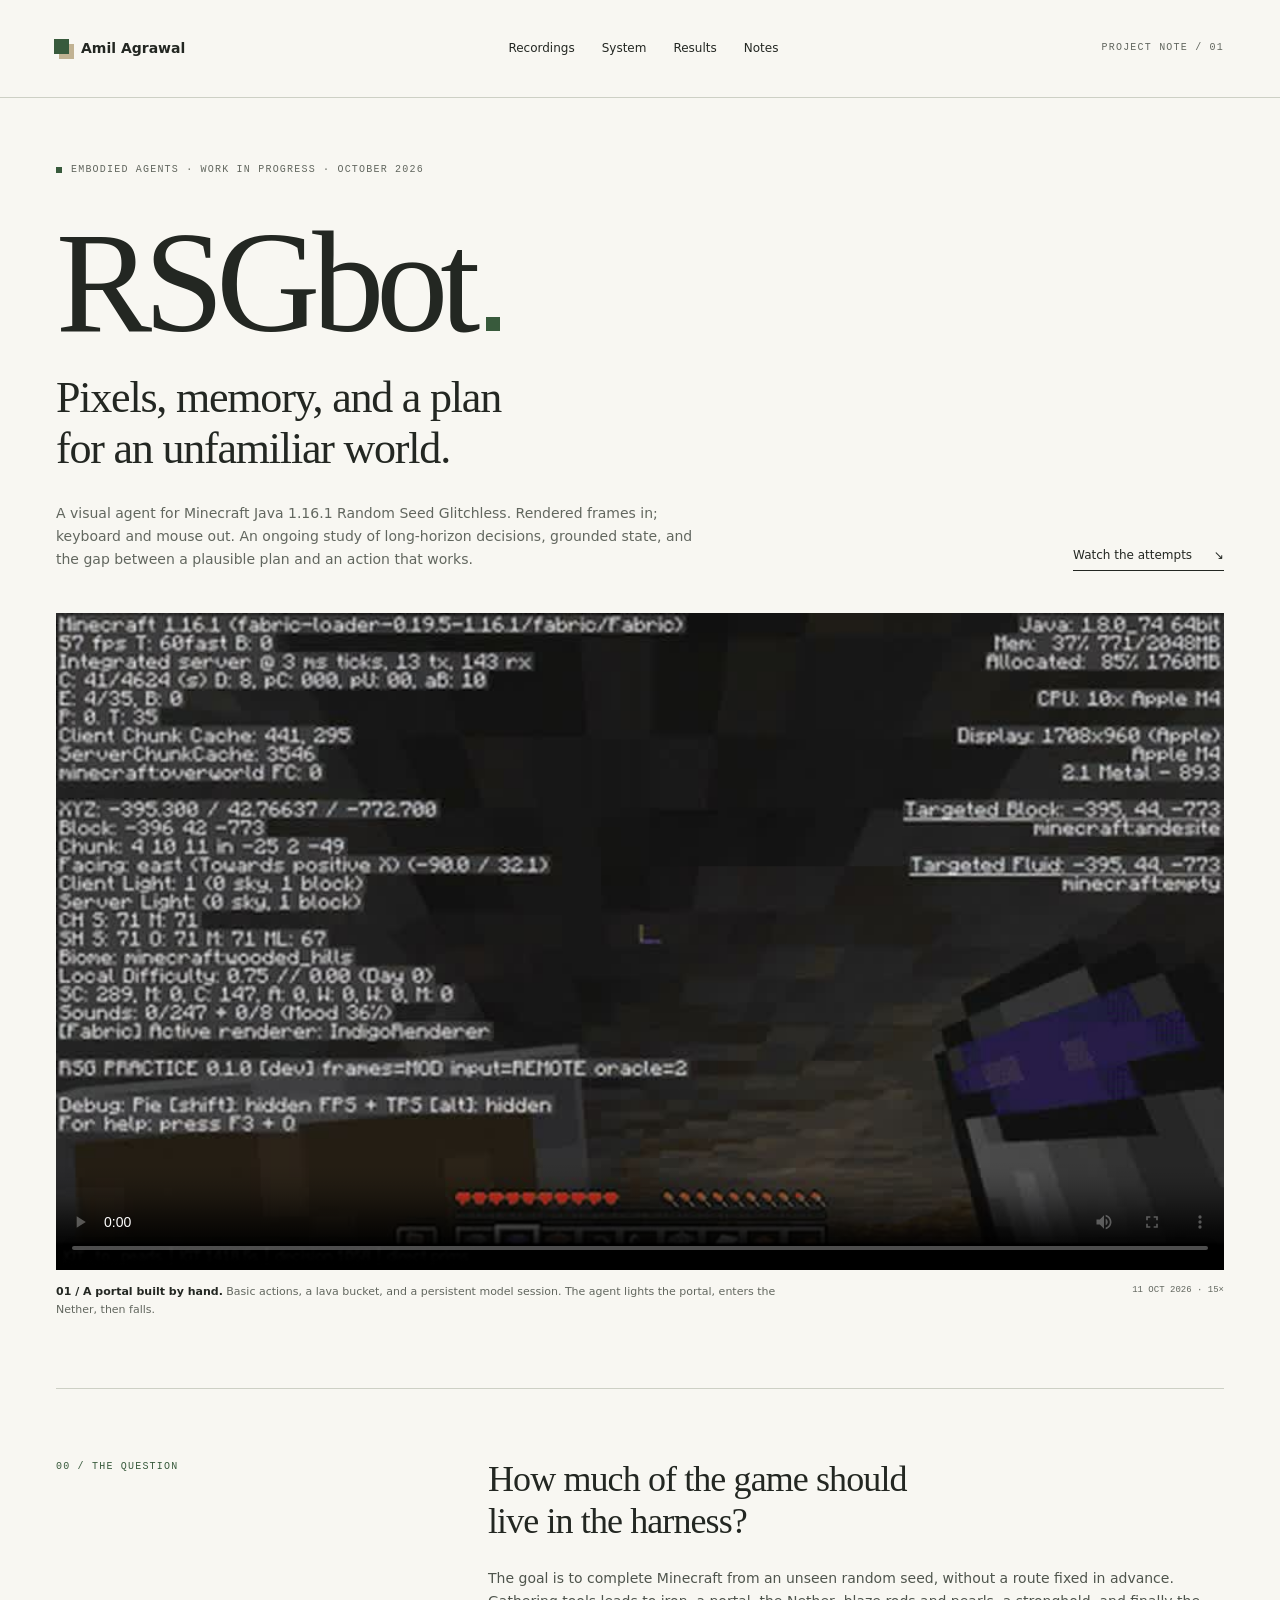
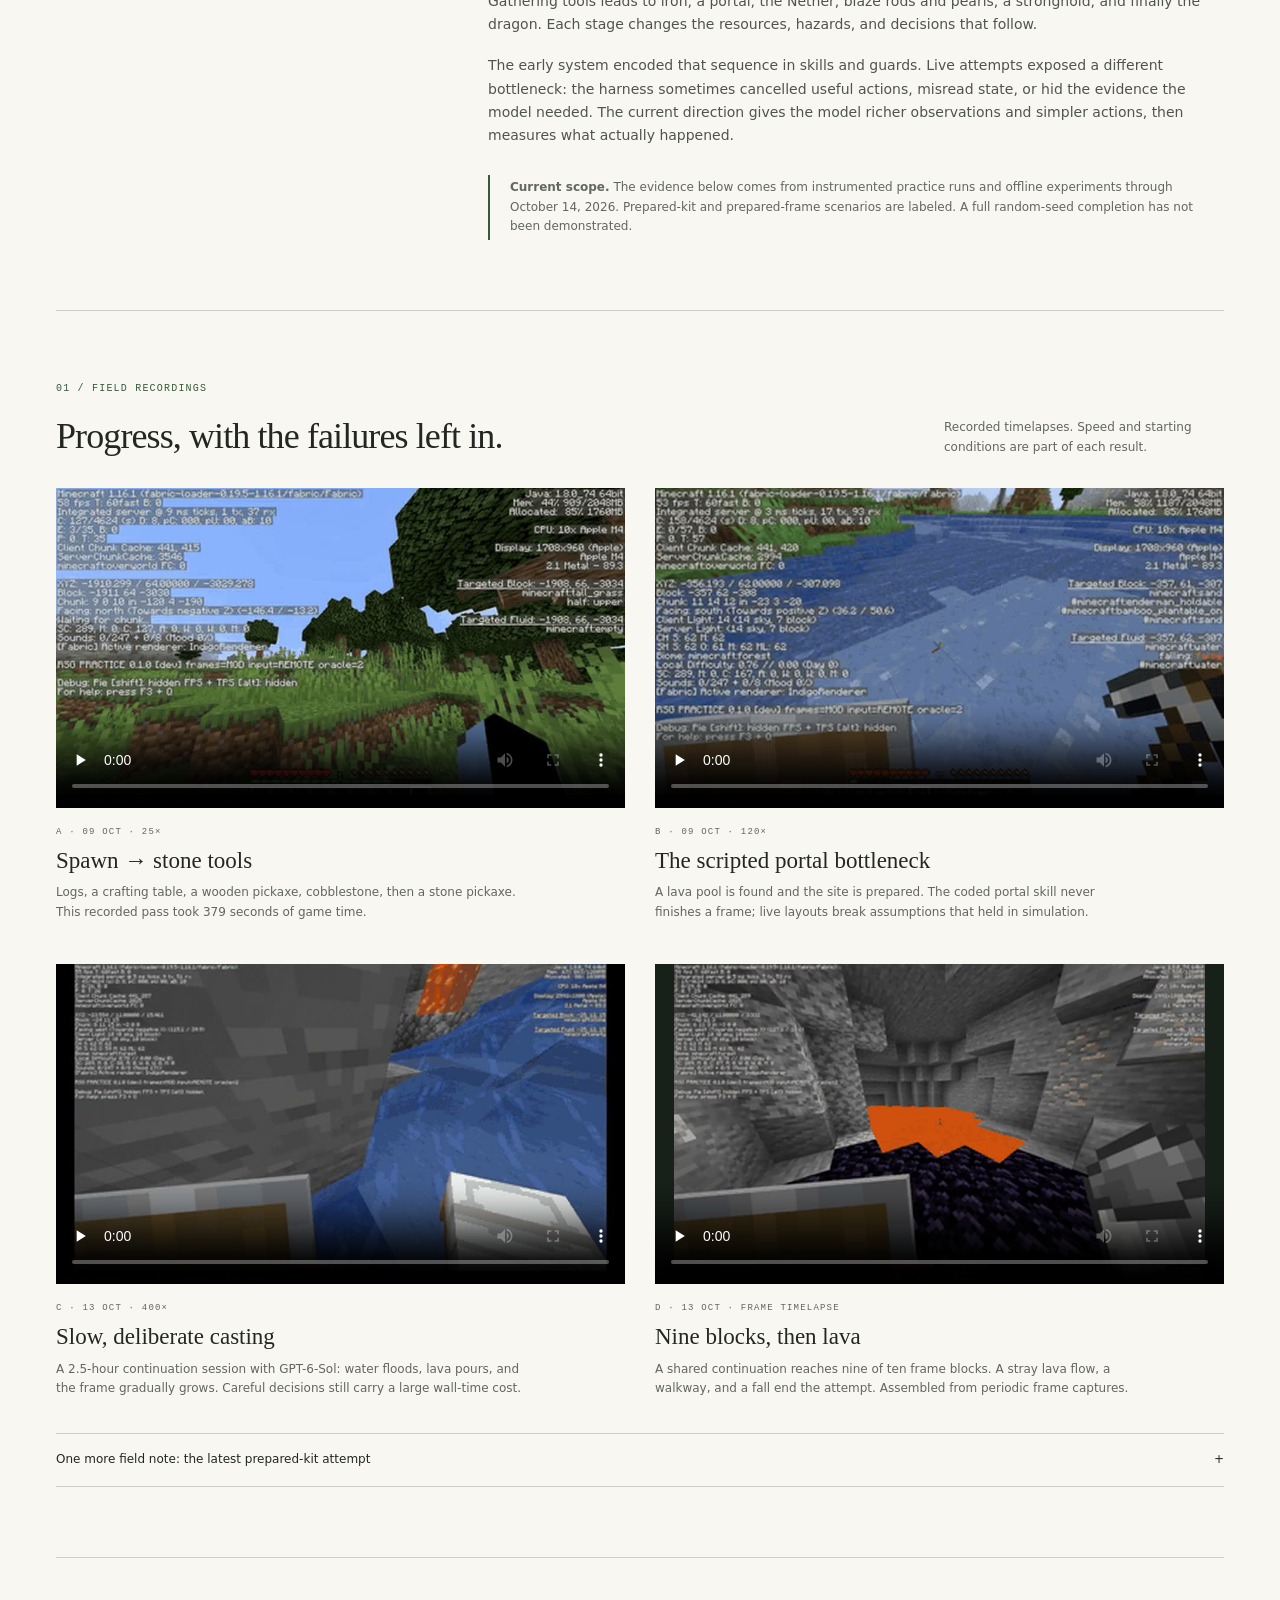
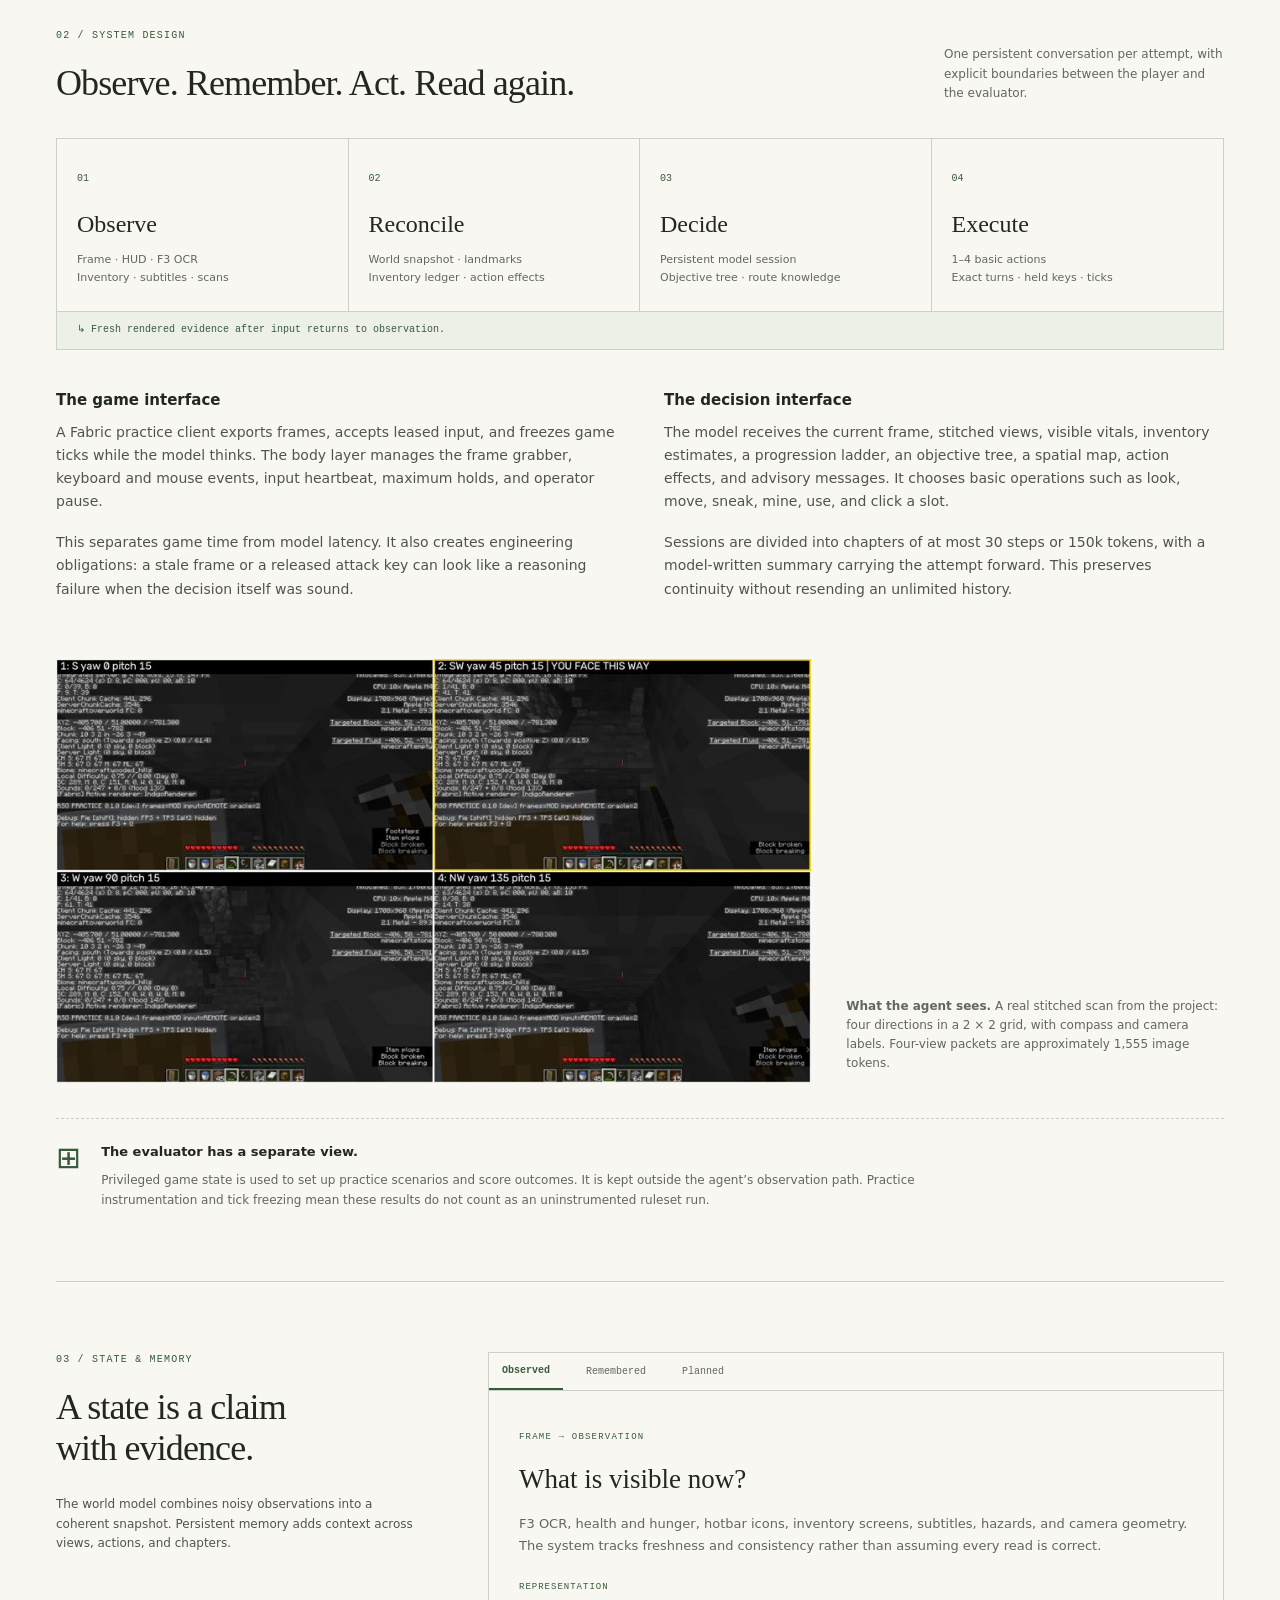
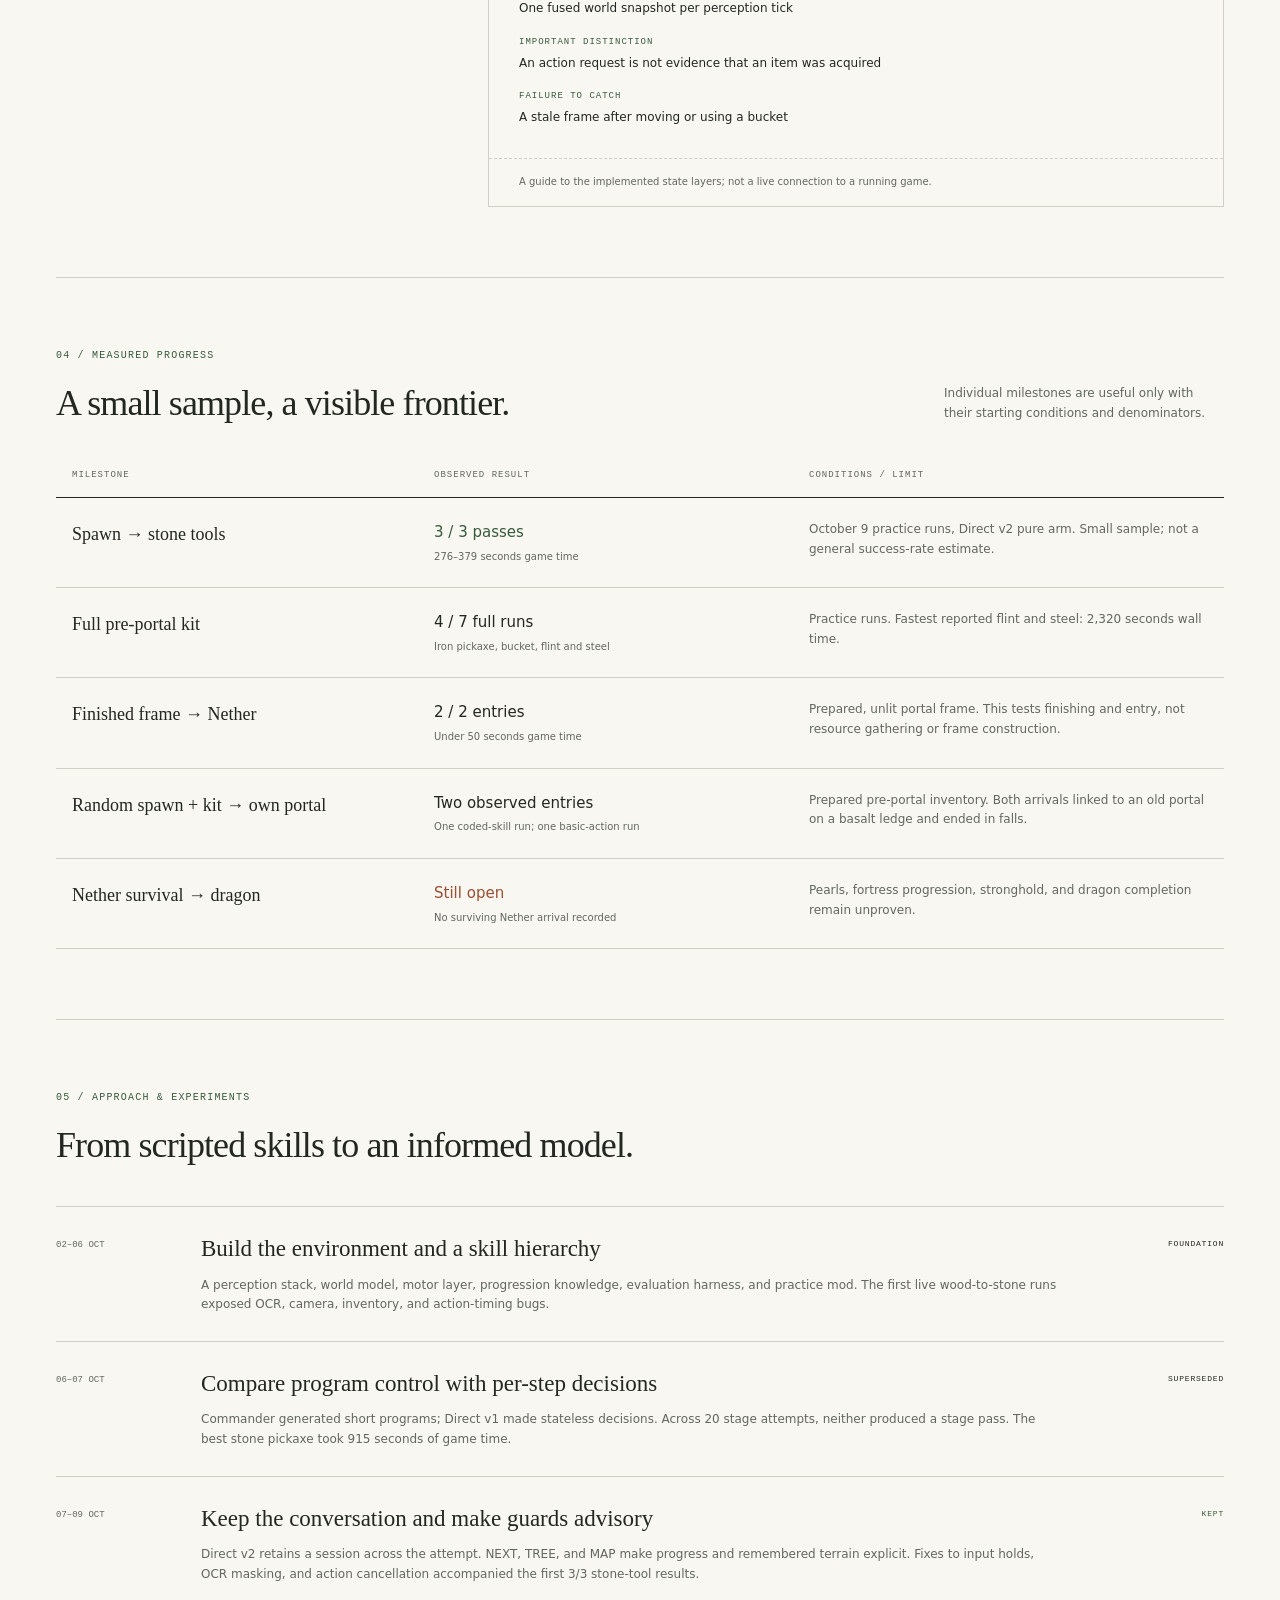
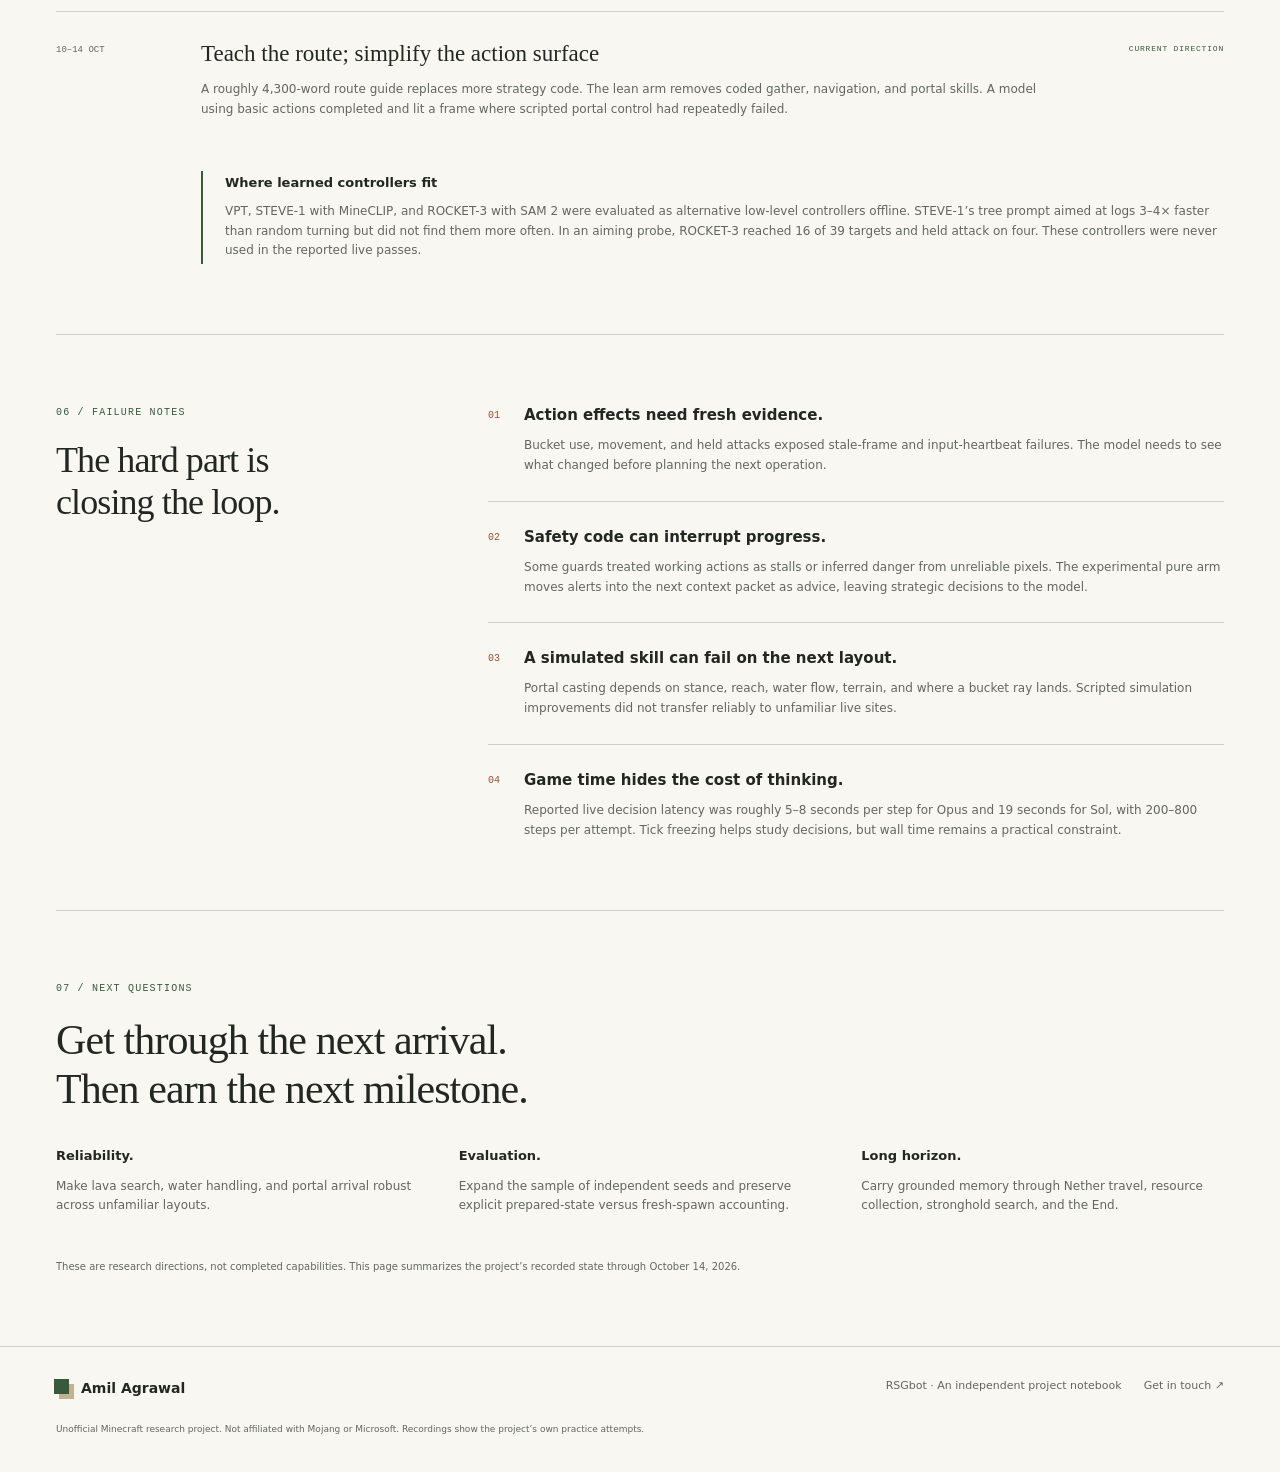
==== rsgbot/index.html @ 592a9d80 "Add RSGbot project notebook with recordings and measured results" ====
<!doctype html>
<html lang="en">
<head>
  <meta charset="utf-8"><meta name="viewport" content="width=device-width,initial-scale=1">
  <title>RSGbot — Amil Agrawal</title>
  <meta name="description" content="A research notebook on building a visual Minecraft agent: recordings, control architecture, state and memory, experiments, and measured progress.">
  <meta name="theme-color" content="#f8f7f2">
  <link rel="stylesheet" href="style.css">
</head>
<body>
<header class="masthead"><a class="wordmark" href="../"><span class="blockmark" aria-hidden="true"></span>Amil Agrawal</a><nav aria-label="Page sections"><a href="#recordings">Recordings</a><a href="#system">System</a><a href="#results">Results</a><a href="#notes">Notes</a></nav><span class="edition">PROJECT NOTE / 01</span></header>
<main>
<section class="intro" aria-labelledby="title">
  <div class="eyebrow"><span class="status-dot"></span> Embodied agents · Work in progress · October 2026</div>
  <h1 id="title">RSGbot<span class="title-square" aria-hidden="true"></span></h1>
  <p class="dek">Pixels, memory, and a plan<br>for an unfamiliar world.</p>
  <div class="intro-bottom"><p>A visual agent for Minecraft Java 1.16.1 Random Seed Glitchless. Rendered frames in; keyboard and mouse out. An ongoing study of long-horizon decisions, grounded state, and the gap between a plausible plan and an action that works.</p><a class="text-link" href="#recordings">Watch the attempts <span aria-hidden="true">↘</span></a></div>
  <figure class="hero-video"><video controls playsinline preload="metadata" poster="assets/handcast-portal.jpg" aria-label="Recorded hand-cast portal attempt at 15 times speed"><source src="assets/handcast-portal.mp4" type="video/mp4"></video><figcaption><span><b>01 / A portal built by hand.</b> Basic actions, a lava bucket, and a persistent model session. The agent lights the portal, enters the Nether, then falls.</span><span>11 OCT 2026 · 15×</span></figcaption></figure>
</section>
<section class="abstract split" id="overview"><div class="section-label">00 / THE QUESTION</div><div><h2>How much of the game should<br>live in the harness?</h2><p>The goal is to complete Minecraft from an unseen random seed, without a route fixed in advance. Gathering tools leads to iron, a portal, the Nether, blaze rods and pearls, a stronghold, and finally the dragon. Each stage changes the resources, hazards, and decisions that follow.</p><p>The early system encoded that sequence in skills and guards. Live attempts exposed a different bottleneck: the harness sometimes cancelled useful actions, misread state, or hid the evidence the model needed. The current direction gives the model richer observations and simpler actions, then measures what actually happened.</p><aside class="scope"><b>Current scope.</b> The evidence below comes from instrumented practice runs and offline experiments through October 14, 2026. Prepared-kit and prepared-frame scenarios are labeled. A full random-seed completion has not been demonstrated.</aside></div></section>
<section id="recordings" class="ruled"><div class="section-heading"><div><div class="section-label">01 / FIELD RECORDINGS</div><h2>Progress, with the failures left in.</h2></div><p>Recorded timelapses. Speed and starting conditions are part of each result.</p></div>
  <div class="film-grid">
    <figure><video controls playsinline preload="none" poster="assets/stone-tools.jpg" aria-label="Stone tools practice run"><source src="assets/stone-tools.mp4" type="video/mp4"></video><figcaption><span class="film-id">A · 09 OCT · 25×</span><h3>Spawn → stone tools</h3><p>Logs, a crafting table, a wooden pickaxe, cobblestone, then a stone pickaxe. This recorded pass took 379 seconds of game time.</p></figcaption></figure>
    <figure><video controls playsinline preload="none" poster="assets/coded-portal.jpg" aria-label="Coded portal skill attempt"><source src="assets/coded-portal.mp4" type="video/mp4"></video><figcaption><span class="film-id">B · 09 OCT · 120×</span><h3>The scripted portal bottleneck</h3><p>A lava pool is found and the site is prepared. The coded portal skill never finishes a frame; live layouts break assumptions that held in simulation.</p></figcaption></figure>
    <figure><video controls playsinline preload="none" poster="assets/sol-cast.jpg" aria-label="GPT model portal casting comparison"><source src="assets/sol-cast.mp4" type="video/mp4"></video><figcaption><span class="film-id">C · 13 OCT · 400×</span><h3>Slow, deliberate casting</h3><p>A 2.5-hour continuation session with GPT-6-Sol: water floods, lava pours, and the frame gradually grows. Careful decisions still carry a large wall-time cost.</p></figcaption></figure>
    <figure><video controls playsinline preload="none" poster="assets/nine-blocks.jpg" aria-label="Nine of ten portal frame blocks and lava failure"><source src="assets/nine-blocks.mp4" type="video/mp4"></video><figcaption><span class="film-id">D · 13 OCT · FRAME TIMELAPSE</span><h3>Nine blocks, then lava</h3><p>A shared continuation reaches nine of ten frame blocks. A stray lava flow, a walkway, and a fall end the attempt. Assembled from periodic frame captures.</p></figcaption></figure>
  </div>
  <details class="extra-film"><summary>One more field note: the latest prepared-kit attempt <span>+</span></summary><div><video controls playsinline preload="none" poster="assets/latest-run.jpg" aria-label="Latest prepared-kit run"><source src="assets/latest-run.mp4" type="video/mp4"></video><p>October 13, periodic-frame timelapse. A birch-forest spawn, a treetop pillar, a hillside fall, a river, a mountain, and a staircase to Y 12. The run was paused; it is not a completed portal attempt.</p></div></details>
</section>
<section id="system" class="ruled"><div class="section-heading"><div><div class="section-label">02 / SYSTEM DESIGN</div><h2>Observe. Remember. Act. Read again.</h2></div><p>One persistent conversation per attempt, with explicit boundaries between the player and the evaluator.</p></div>
  <div class="loop" aria-label="Agent control loop"><div><span>01</span><h3>Observe</h3><p>Frame · HUD · F3 OCR<br>Inventory · subtitles · scans</p></div><div><span>02</span><h3>Reconcile</h3><p>World snapshot · landmarks<br>Inventory ledger · action effects</p></div><div><span>03</span><h3>Decide</h3><p>Persistent model session<br>Objective tree · route knowledge</p></div><div><span>04</span><h3>Execute</h3><p>1–4 basic actions<br>Exact turns · held keys · ticks</p></div><div class="loop-return">↳ Fresh rendered evidence after input returns to observation.</div></div>
  <div class="prose-columns"><article><h3>The game interface</h3><p>A Fabric practice client exports frames, accepts leased input, and freezes game ticks while the model thinks. The body layer manages the frame grabber, keyboard and mouse events, input heartbeat, maximum holds, and operator pause.</p><p>This separates game time from model latency. It also creates engineering obligations: a stale frame or a released attack key can look like a reasoning failure when the decision itself was sound.</p></article><article><h3>The decision interface</h3><p>The model receives the current frame, stitched views, visible vitals, inventory estimates, a progression ladder, an objective tree, a spatial map, action effects, and advisory messages. It chooses basic operations such as look, move, sneak, mine, use, and click a slot.</p><p>Sessions are divided into chapters of at most 30 steps or 150k tokens, with a model-written summary carrying the attempt forward. This preserves continuity without resending an unlimited history.</p></article></div>
  <figure class="scan"><img src="assets/model-view.jpg" width="1440" height="1440" loading="lazy" alt="Actual agent observation: four Minecraft views stitched into a labeled grid with compass directions and camera angles"><figcaption><b>What the agent sees.</b> A real stitched scan from the project: four directions in a 2 × 2 grid, with compass and camera labels. Four-view packets are approximately 1,555 image tokens.</figcaption></figure>
  <aside class="boundary"><span class="boundary-icon" aria-hidden="true">⊞</span><div><h3>The evaluator has a separate view.</h3><p>Privileged game state is used to set up practice scenarios and score outcomes. It is kept outside the agent’s observation path. Practice instrumentation and tick freezing mean these results do not count as an uninstrumented ruleset run.</p></div></aside>
</section>
<section id="state" class="ruled split"><div><div class="section-label">03 / STATE & MEMORY</div><h2>A state is a claim<br>with evidence.</h2><p class="small-intro">The world model combines noisy observations into a coherent snapshot. Persistent memory adds context across views, actions, and chapters.</p></div><div class="state-explorer"><div class="tabs" role="tablist" aria-label="State layers"><button id="tab-observed" role="tab" aria-selected="true" aria-controls="state-panel" data-state="observed">Observed</button><button id="tab-remembered" role="tab" aria-selected="false" aria-controls="state-panel" data-state="remembered" tabindex="-1">Remembered</button><button id="tab-planned" role="tab" aria-selected="false" aria-controls="state-panel" data-state="planned" tabindex="-1">Planned</button></div><div id="state-panel" role="tabpanel" aria-labelledby="tab-observed" tabindex="0"><span class="state-kind">FRAME → OBSERVATION</span><h3>What is visible now?</h3><p>F3 OCR, health and hunger, hotbar icons, inventory screens, subtitles, hazards, and camera geometry. The system tracks freshness and consistency rather than assuming every read is correct.</p><dl><dt>Representation</dt><dd>One fused world snapshot per perception tick</dd><dt>Important distinction</dt><dd>An action request is not evidence that an item was acquired</dd><dt>Failure to catch</dt><dd>A stale frame after moving or using a bucket</dd></dl></div><p class="explorer-note">A guide to the implemented state layers; not a live connection to a running game.</p></div></section>
<section id="results" class="ruled"><div class="section-heading"><div><div class="section-label">04 / MEASURED PROGRESS</div><h2>A small sample, a visible frontier.</h2></div><p>Individual milestones are useful only with their starting conditions and denominators.</p></div><div class="table-wrap"><table><thead><tr><th>Milestone</th><th>Observed result</th><th>Conditions / limit</th></tr></thead><tbody>
<tr><td>Spawn → stone tools</td><td><b class="green">3 / 3 passes</b><span>276–379 seconds game time</span></td><td>October 9 practice runs, Direct v2 pure arm. Small sample; not a general success-rate estimate.</td></tr>
<tr><td>Full pre-portal kit</td><td><b>4 / 7 full runs</b><span>Iron pickaxe, bucket, flint and steel</span></td><td>Practice runs. Fastest reported flint and steel: 2,320 seconds wall time.</td></tr>
<tr><td>Finished frame → Nether</td><td><b>2 / 2 entries</b><span>Under 50 seconds game time</span></td><td>Prepared, unlit portal frame. This tests finishing and entry, not resource gathering or frame construction.</td></tr>
<tr><td>Random spawn + kit → own portal</td><td><b>Two observed entries</b><span>One coded-skill run; one basic-action run</span></td><td>Prepared pre-portal inventory. Both arrivals linked to an old portal on a basalt ledge and ended in falls.</td></tr>
<tr><td>Nether survival → dragon</td><td><b class="rust">Still open</b><span>No surviving Nether arrival recorded</span></td><td>Pearls, fortress progression, stronghold, and dragon completion remain unproven.</td></tr>
</tbody></table></div></section>
<section id="approach" class="ruled"><div class="section-label">05 / APPROACH & EXPERIMENTS</div><h2>From scripted skills to an informed model.</h2><div class="timeline">
<article><span>02–06 OCT</span><div><h3>Build the environment and a skill hierarchy</h3><p>A perception stack, world model, motor layer, progression knowledge, evaluation harness, and practice mod. The first live wood-to-stone runs exposed OCR, camera, inventory, and action-timing bugs.</p></div><span class="tag">Foundation</span></article>
<article><span>06–07 OCT</span><div><h3>Compare program control with per-step decisions</h3><p>Commander generated short programs; Direct v1 made stateless decisions. Across 20 stage attempts, neither produced a stage pass. The best stone pickaxe took 915 seconds of game time.</p></div><span class="tag">Superseded</span></article>
<article><span>07–09 OCT</span><div><h3>Keep the conversation and make guards advisory</h3><p>Direct v2 retains a session across the attempt. NEXT, TREE, and MAP make progress and remembered terrain explicit. Fixes to input holds, OCR masking, and action cancellation accompanied the first 3/3 stone-tool results.</p></div><span class="tag green">Kept</span></article>
<article><span>10–14 OCT</span><div><h3>Teach the route; simplify the action surface</h3><p>A roughly 4,300-word route guide replaces more strategy code. The lean arm removes coded gather, navigation, and portal skills. A model using basic actions completed and lit a frame where scripted portal control had repeatedly failed.</p></div><span class="tag green">Current direction</span></article>
</div><div class="experiment-note"><h3>Where learned controllers fit</h3><p>VPT, STEVE-1 with MineCLIP, and ROCKET-3 with SAM 2 were evaluated as alternative low-level controllers offline. STEVE-1’s tree prompt aimed at logs 3–4× faster than random turning but did not find them more often. In an aiming probe, ROCKET-3 reached 16 of 39 targets and held attack on four. These controllers were never used in the reported live passes.</p></div></section>
<section id="notes" class="ruled split"><div><div class="section-label">06 / FAILURE NOTES</div><h2>The hard part is<br>closing the loop.</h2></div><div class="notes-list"><article><span>01</span><div><h3>Action effects need fresh evidence.</h3><p>Bucket use, movement, and held attacks exposed stale-frame and input-heartbeat failures. The model needs to see what changed before planning the next operation.</p></div></article><article><span>02</span><div><h3>Safety code can interrupt progress.</h3><p>Some guards treated working actions as stalls or inferred danger from unreliable pixels. The experimental pure arm moves alerts into the next context packet as advice, leaving strategic decisions to the model.</p></div></article><article><span>03</span><div><h3>A simulated skill can fail on the next layout.</h3><p>Portal casting depends on stance, reach, water flow, terrain, and where a bucket ray lands. Scripted simulation improvements did not transfer reliably to unfamiliar live sites.</p></div></article><article><span>04</span><div><h3>Game time hides the cost of thinking.</h3><p>Reported live decision latency was roughly 5–8 seconds per step for Opus and 19 seconds for Sol, with 200–800 steps per attempt. Tick freezing helps study decisions, but wall time remains a practical constraint.</p></div></article></div></section>
<section class="next ruled"><div class="section-label">07 / NEXT QUESTIONS</div><h2>Get through the next arrival.<br>Then earn the next milestone.</h2><div class="next-grid"><p><b>Reliability.</b> Make lava search, water handling, and portal arrival robust across unfamiliar layouts.</p><p><b>Evaluation.</b> Expand the sample of independent seeds and preserve explicit prepared-state versus fresh-spawn accounting.</p><p><b>Long horizon.</b> Carry grounded memory through Nether travel, resource collection, stronghold search, and the End.</p></div><p class="closing-note">These are research directions, not completed capabilities. This page summarizes the project’s recorded state through October 14, 2026.</p></section>
</main>
<footer><a class="wordmark" href="../"><span class="blockmark" aria-hidden="true"></span>Amil Agrawal</a><p>RSGbot · An independent project notebook</p><a href="mailto:amil_agrawal@brown.edu">Get in touch ↗</a><small>Unofficial Minecraft research project. Not affiliated with Mojang or Microsoft. Recordings show the project’s own practice attempts.</small></footer>
<script src="site.js"></script>
</body></html>
---- rsgbot/style.css ----
:root{--paper:#f8f7f2;--ink:#232722;--muted:#62675f;--line:#cdd0c5;--green:#385a3c;--rust:#9b4e30;--serif:Georgia,'Times New Roman',serif;--sans:ui-sans-serif,system-ui,-apple-system,BlinkMacSystemFont,'Segoe UI',sans-serif;--mono:ui-monospace,SFMono-Regular,Consolas,monospace}*{box-sizing:border-box}html{scroll-behavior:smooth;scroll-padding-top:34px}body{margin:0;background:var(--paper);color:var(--ink);font-family:var(--sans);font-size:16px;line-height:1.65}a{color:inherit;text-decoration:none}a:hover{text-decoration:underline;text-underline-offset:5px}button,a,summary,video{outline-offset:6px}a:focus-visible,button:focus-visible,summary:focus-visible{outline:2px solid var(--green)}.masthead,main,footer{max-width:1280px;margin:auto;padding-left:56px;padding-right:56px}.masthead{height:98px;display:flex;align-items:center;justify-content:space-between;gap:20px;border-bottom:1px solid var(--line)}.wordmark{display:flex;align-items:center;gap:10px;font-size:14px;font-weight:600;white-space:nowrap}.blockmark{display:inline-block;width:15px;height:15px;background:var(--green);box-shadow:5px 5px 0 #c1b292;transform:translate(-2px,-2px)}nav{display:flex;gap:27px;font-size:12px}.edition,.eyebrow,.section-label,.film-id,.state-kind,.tag{font-family:var(--mono);font-size:10px;letter-spacing:1.2px;text-transform:uppercase}.edition{color:var(--muted)}.intro{padding-top:64px}.eyebrow{display:flex;align-items:center;gap:9px;color:var(--muted)}.status-dot{width:6px;height:6px;background:var(--green);display:inline-block}h1{font-family:var(--serif);font-size:clamp(80px,12vw,144px);font-weight:400;letter-spacing:-8px;line-height:1.03;margin:30px 0 15px}.title-square{display:inline-block;width:14px;height:14px;margin-left:14px;background:var(--green);vertical-align:baseline}.dek{font-family:var(--serif);font-size:clamp(30px,4vw,44px);line-height:1.16;letter-spacing:-1.2px;margin:0 0 28px}.intro-bottom{display:flex;justify-content:space-between;align-items:end;gap:45px;margin-bottom:42px}.intro-bottom p{max-width:650px;font-size:14px;color:var(--muted);margin:0}.text-link{font-size:12px;white-space:nowrap;border-bottom:1px solid var(--ink);padding-bottom:4px}.text-link span{margin-left:18px}figure{margin:0}video{display:block;width:100%;background:#172019;aspect-ratio:16/9;object-fit:contain}figcaption{font-size:11px;color:var(--muted);line-height:1.6}.hero-video figcaption{display:flex;justify-content:space-between;gap:40px;padding-top:13px}.hero-video figcaption span:first-child{max-width:730px}.hero-video figcaption span:last-child{font-family:var(--mono);white-space:nowrap;font-size:9px}.hero-video b{font-weight:600;color:var(--ink)}section{padding:70px 0}.intro{padding-bottom:0}.ruled{border-top:1px solid var(--line)}.abstract{margin-top:70px;border-top:1px solid var(--line)}.split{display:grid;grid-template-columns:1fr 2fr;gap:64px}.section-label{color:var(--green);margin-bottom:20px;line-height:1.5}h2{font-family:var(--serif);font-weight:400;line-height:1.15;font-size:36px;letter-spacing:-.9px;margin:0 0 25px}p{margin:0 0 18px}h3{font-size:15px;line-height:1.4;font-weight:600;margin:0 0 10px}.abstract p,.prose-columns p,.small-intro{font-size:14px;color:#4f554d}.scope{border-left:2px solid var(--green);font-size:12px;padding:3px 0 3px 20px;margin-top:28px;color:var(--muted)}.section-heading{display:flex;justify-content:space-between;gap:60px;align-items:end;margin-bottom:30px}.section-heading h2{margin-bottom:0}.section-heading>p{max-width:280px;font-size:12px;color:var(--muted);margin:0}.film-grid{display:grid;grid-template-columns:1fr 1fr;gap:42px 30px}.film-grid figcaption{padding-top:14px}.film-id{font-size:9px}.film-grid h3{font-family:var(--serif);font-size:23px;font-weight:400;color:var(--ink);margin:6px 0}.film-grid p{font-size:12px;max-width:480px;margin:0}.extra-film{margin-top:35px;border-top:1px solid var(--line);border-bottom:1px solid var(--line)}summary{cursor:pointer;font-size:12px;padding:16px 0;list-style:none;display:flex;justify-content:space-between}summary::-webkit-details-marker{display:none}.extra-film>div{padding:0 0 20px;display:grid;grid-template-columns:1fr 1fr;gap:30px}.extra-film p{font-size:12px;color:var(--muted)}.loop{display:grid;grid-template-columns:repeat(4,1fr);border:1px solid var(--line);margin:34px 0}.loop>div:not(.loop-return){padding:24px 20px;border-right:1px solid var(--line);position:relative}.loop>div:nth-child(4){border-right:0}.loop>div>span{font-family:var(--mono);font-size:10px;color:var(--green)}.loop h3{margin:18px 0 10px;font-family:var(--serif);font-size:24px;font-weight:400}.loop p{font-size:11px;color:var(--muted);margin:0}.loop-return{grid-column:1/-1;padding:10px 20px;border-top:1px solid var(--line);font-family:var(--mono);font-size:10px;color:var(--green);background:#edf0e7}.prose-columns{display:grid;grid-template-columns:1fr 1fr;gap:48px;margin:40px 0}.scan{display:grid;grid-template-columns:2fr 1fr;gap:35px;align-items:end}.scan img{width:100%;height:auto;display:block}.scan figcaption{font-size:12px;padding-bottom:10px}.boundary{display:flex;gap:20px;border-top:1px dashed var(--line);padding-top:24px;margin-top:35px}.boundary-icon{font-size:30px;color:var(--green);line-height:1}.boundary h3{font-size:13px}.boundary p{font-size:12px;color:var(--muted);margin:0;max-width:850px}.small-intro{font-size:12px}.tabs{display:flex;border-bottom:1px solid var(--line);gap:10px}button{font-family:var(--mono);font-size:10px;background:none;border:0;color:var(--muted);padding:12px 13px;cursor:pointer}button[aria-selected=true]{color:var(--green);border-bottom:2px solid var(--green);font-weight:bold}.state-explorer{border:1px solid var(--line)}#state-panel{padding:30px;min-height:325px}.state-kind{font-size:9px;color:var(--green)}#state-panel h3{font-family:var(--serif);font-size:27px;font-weight:400;margin:14px 0}#state-panel p{font-size:13px;color:var(--muted)}dl{margin:24px 0 0;font-size:12px}dt{font-family:var(--mono);font-size:9px;text-transform:uppercase;letter-spacing:1px;color:var(--green);margin-top:16px}dd{margin:4px 0 0}.explorer-note{font-size:10px;padding:15px 30px;border-top:1px dashed var(--line);color:var(--muted);margin:0}.table-wrap{overflow-x:auto}table{width:100%;border-collapse:collapse;font-size:12px;text-align:left}th{font-family:var(--mono);font-size:9px;font-weight:400;text-transform:uppercase;letter-spacing:1px;color:var(--muted);padding:14px 16px;border-bottom:1px solid var(--ink)}td{padding:22px 16px;border-bottom:1px solid var(--line);vertical-align:top;width:33.333%}td:first-child{font-family:var(--serif);font-size:18px;width:28%}td:nth-child(2){width:29%}td:last-child{color:var(--muted)}td b{display:block;font-size:15px;font-weight:500}td span{display:block;font-size:10px;color:var(--muted);margin-top:4px}.green{color:var(--green)}.rust{color:var(--rust)}.timeline{margin-top:40px}.timeline article{display:grid;grid-template-columns:115px 1fr 130px;gap:30px;padding:26px 0;border-top:1px solid var(--line)}.timeline article>span:first-child{font-family:var(--mono);font-size:9px;color:var(--muted);padding-top:5px}.timeline h3{font-family:var(--serif);font-size:23px;font-weight:400}.timeline p{font-size:12px;color:var(--muted);margin:0}.tag{font-size:8px;letter-spacing:.8px;align-self:start;padding:4px 0;text-align:right}.experiment-note{border-left:2px solid var(--green);padding:3px 0 3px 22px;margin:25px 0 0 145px}.experiment-note h3{font-size:13px}.experiment-note p{font-size:12px;color:var(--muted);margin:0}.notes-list article{display:flex;gap:24px;padding-bottom:25px;margin-bottom:25px;border-bottom:1px solid var(--line)}.notes-list article:last-child{border:0;padding-bottom:0;margin-bottom:0}.notes-list article>span{font-family:var(--mono);font-size:10px;color:var(--rust);padding-top:3px}.notes-list p{font-size:12px;color:var(--muted);margin:0}.next h2{font-size:42px}.next-grid{display:grid;grid-template-columns:repeat(3,1fr);gap:40px;margin-top:32px}.next-grid p{font-size:12px;color:var(--muted)}.next-grid b{display:block;color:var(--ink);margin-bottom:10px;font-size:13px}.closing-note{font-size:10px;color:var(--muted);margin:25px 0 0}footer{padding-top:30px;padding-bottom:35px;border-top:1px solid var(--line);display:grid;grid-template-columns:1fr auto auto;gap:22px}footer p,footer>a:last-of-type{font-size:11px;color:var(--muted);margin:0}footer small{font-size:9px;grid-column:1/-1;color:var(--muted)}@media(min-width:1500px){.masthead,main,footer{max-width:1320px}}@media(max-width:900px){.masthead,main,footer{padding-left:28px;padding-right:28px}.edition{display:none}.split{gap:30px;grid-template-columns:1fr 1.6fr}.scan{grid-template-columns:1fr}.scan figcaption{max-width:600px}.loop>div:not(.loop-return){padding:20px 13px}.timeline article{grid-template-columns:90px 1fr 95px;gap:20px}.experiment-note{margin-left:110px}h2{font-size:30px}}@media(max-width:640px){.masthead{height:76px}.masthead,main,footer{padding-left:20px;padding-right:20px}.wordmark{font-size:12px}nav{gap:14px;font-size:10px}nav a:last-child{display:none}.intro{padding-top:42px}h1{letter-spacing:-5px;margin-top:24px}.eyebrow{font-size:8px;letter-spacing:.6px}.intro-bottom,.section-heading{display:block}.intro-bottom .text-link{display:inline-block;margin-top:20px}.hero-video figcaption{display:block}.hero-video figcaption span:last-child{display:block;margin-top:8px}.split{grid-template-columns:1fr;gap:12px}section{padding:45px 0}.abstract{margin-top:45px}.section-heading>p{margin-top:15px;max-width:100%}.film-grid{grid-template-columns:1fr;gap:30px}.extra-film>div{grid-template-columns:1fr;gap:15px}.loop{grid-template-columns:1fr 1fr}.loop>div:nth-child(2){border-right:0}.loop>div:nth-child(-n+2){border-bottom:1px solid var(--line)}.loop-return{font-size:9px}.prose-columns{grid-template-columns:1fr;gap:18px;margin:28px 0}.state-explorer{margin-top:15px}#state-panel{min-height:360px;padding:25px}.timeline article{grid-template-columns:1fr;gap:8px}.timeline .tag{text-align:left}.timeline h3{font-size:21px}.experiment-note{margin-left:0}.next h2{font-size:32px}.next-grid{grid-template-columns:1fr;gap:8px}.next-grid b{margin-bottom:5px}table{min-width:630px}footer{grid-template-columns:1fr auto}footer p{grid-column:1/-1;grid-row:2}footer>a:last-of-type{align-self:center}.section-label{font-size:9px}}@media(prefers-reduced-motion:reduce){html{scroll-behavior:auto}}
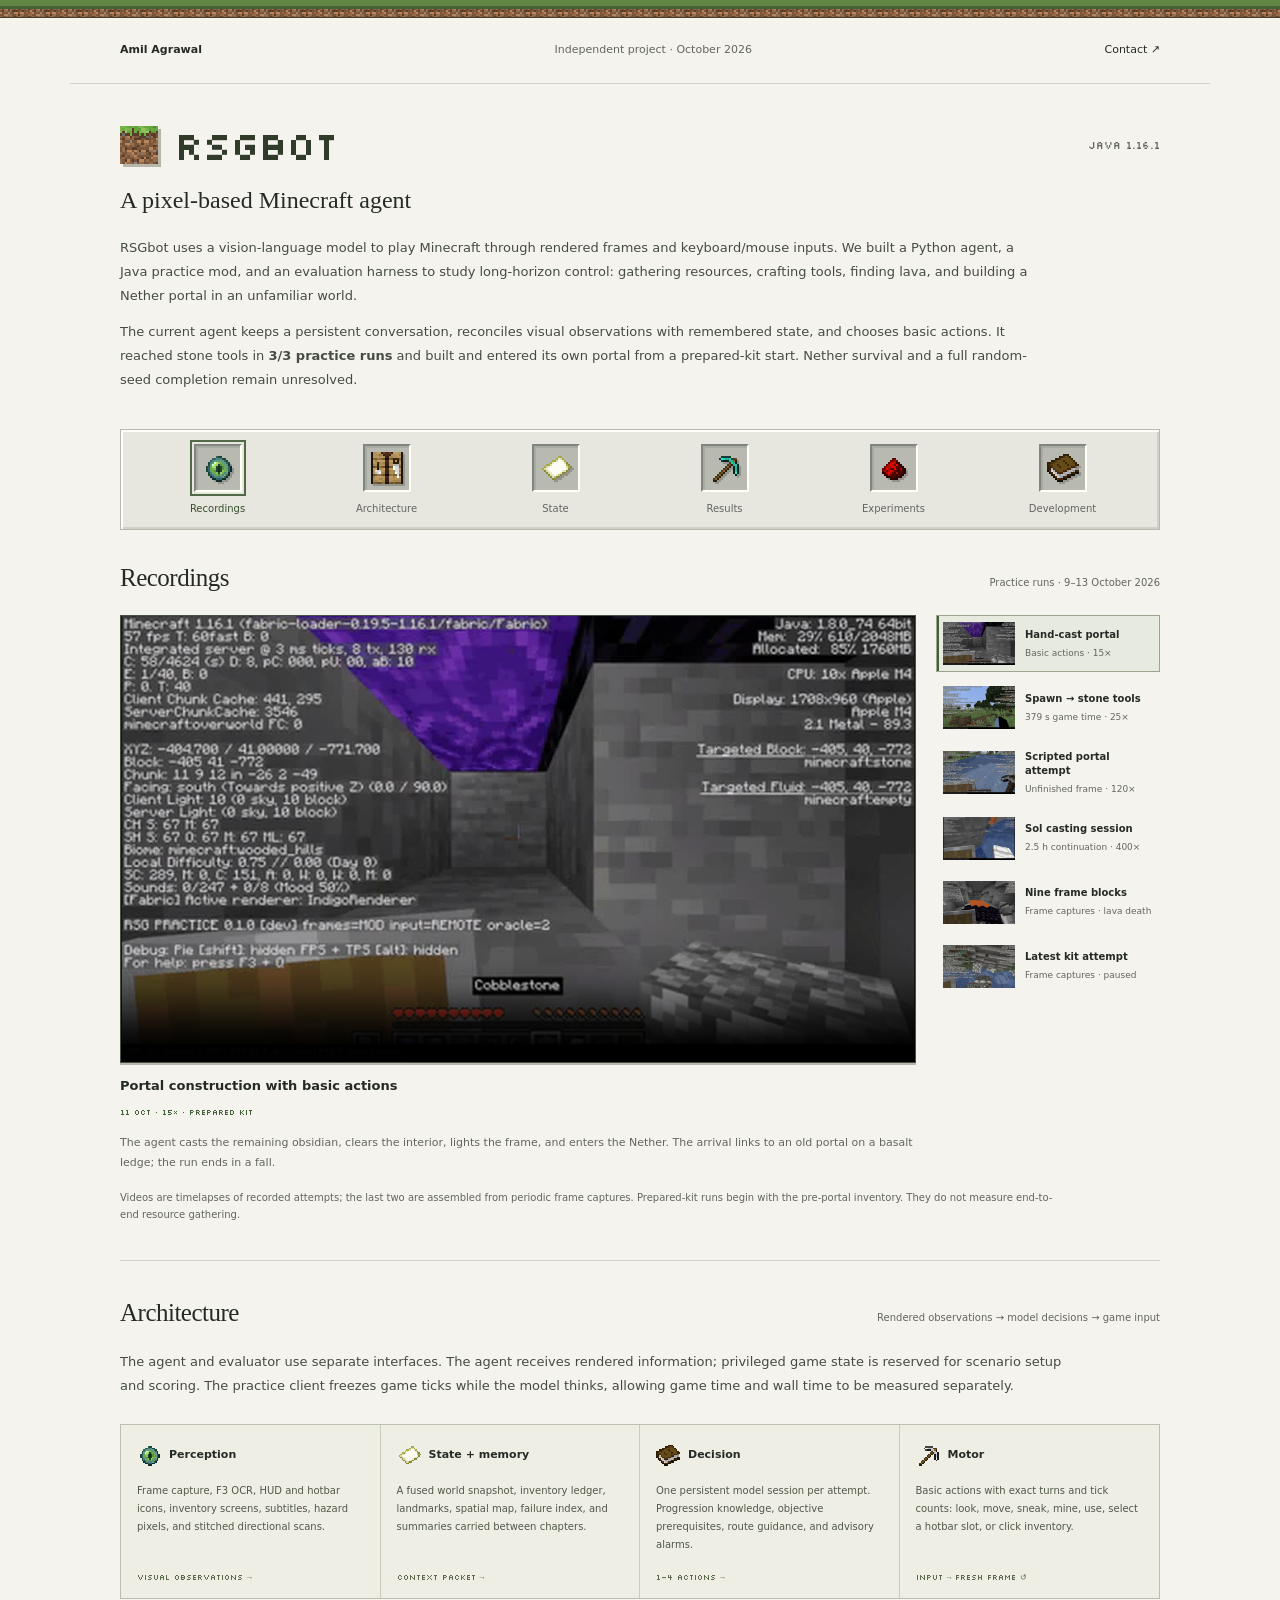
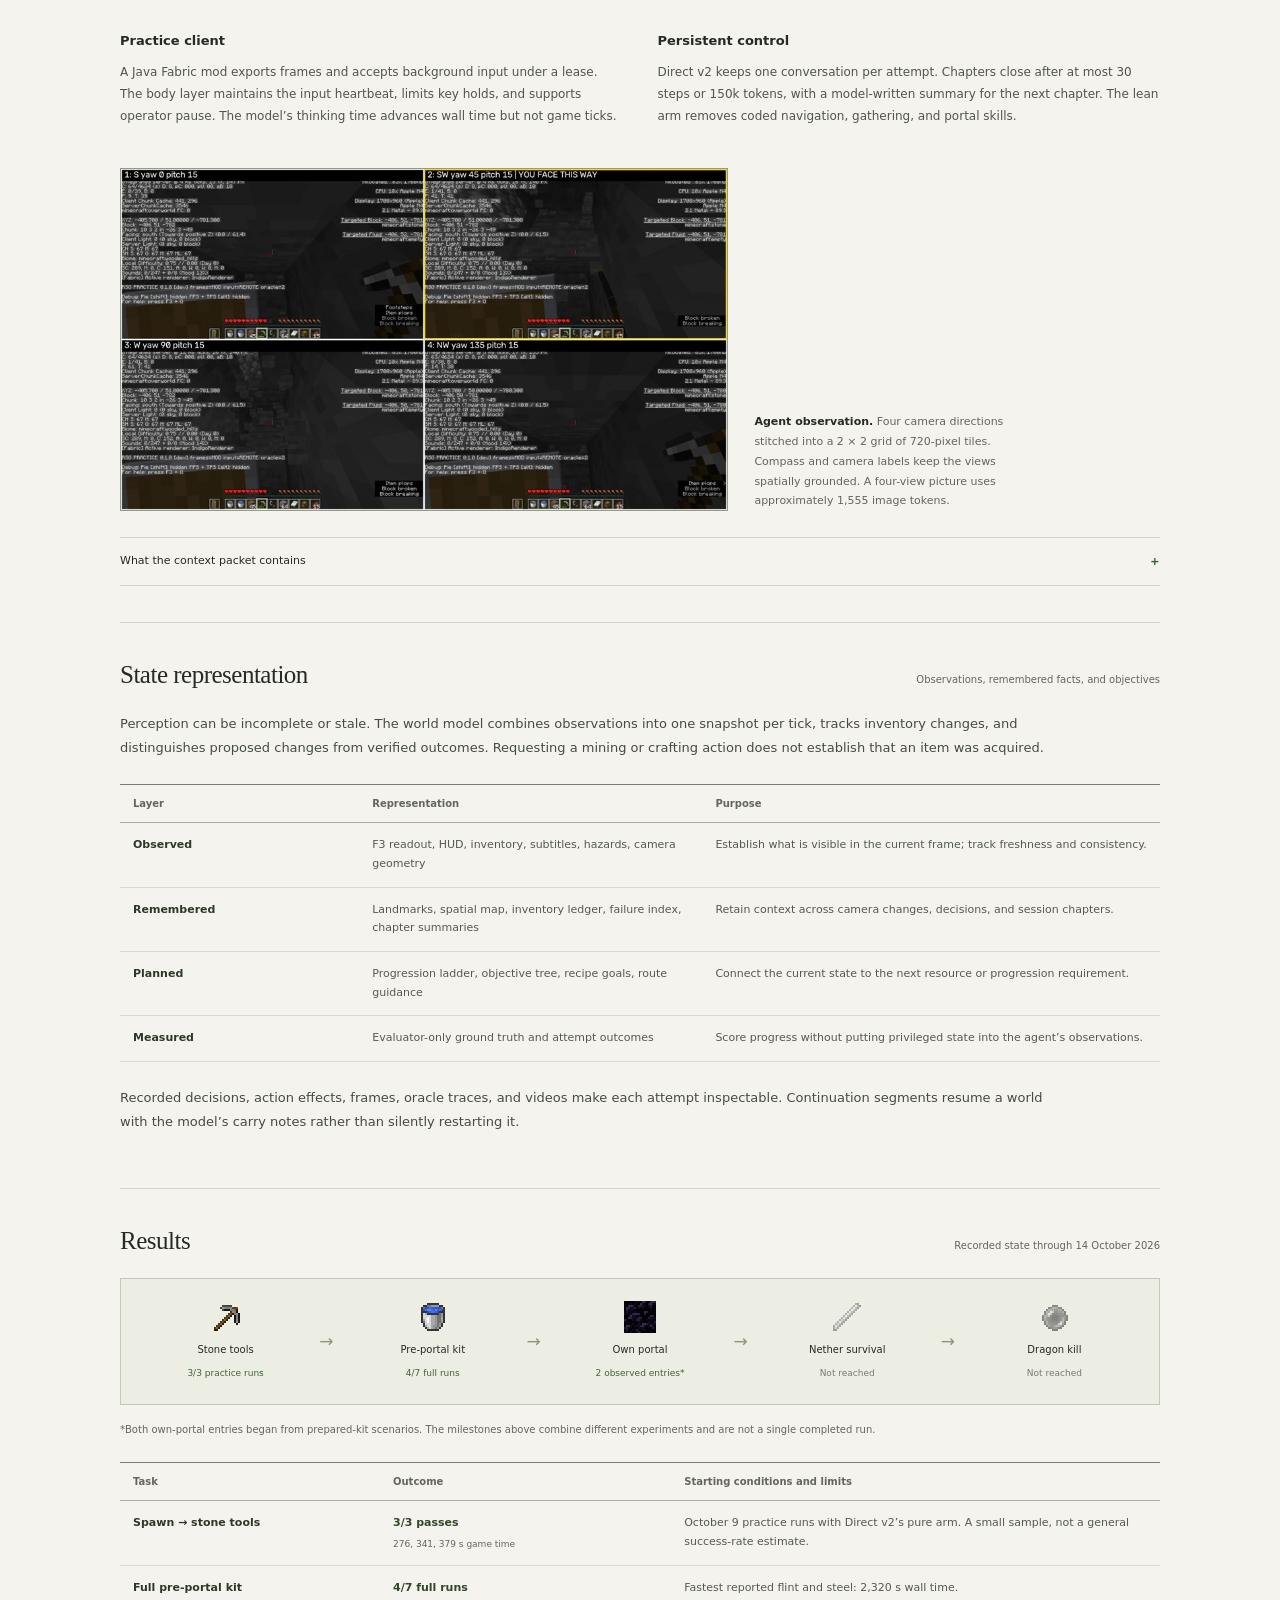
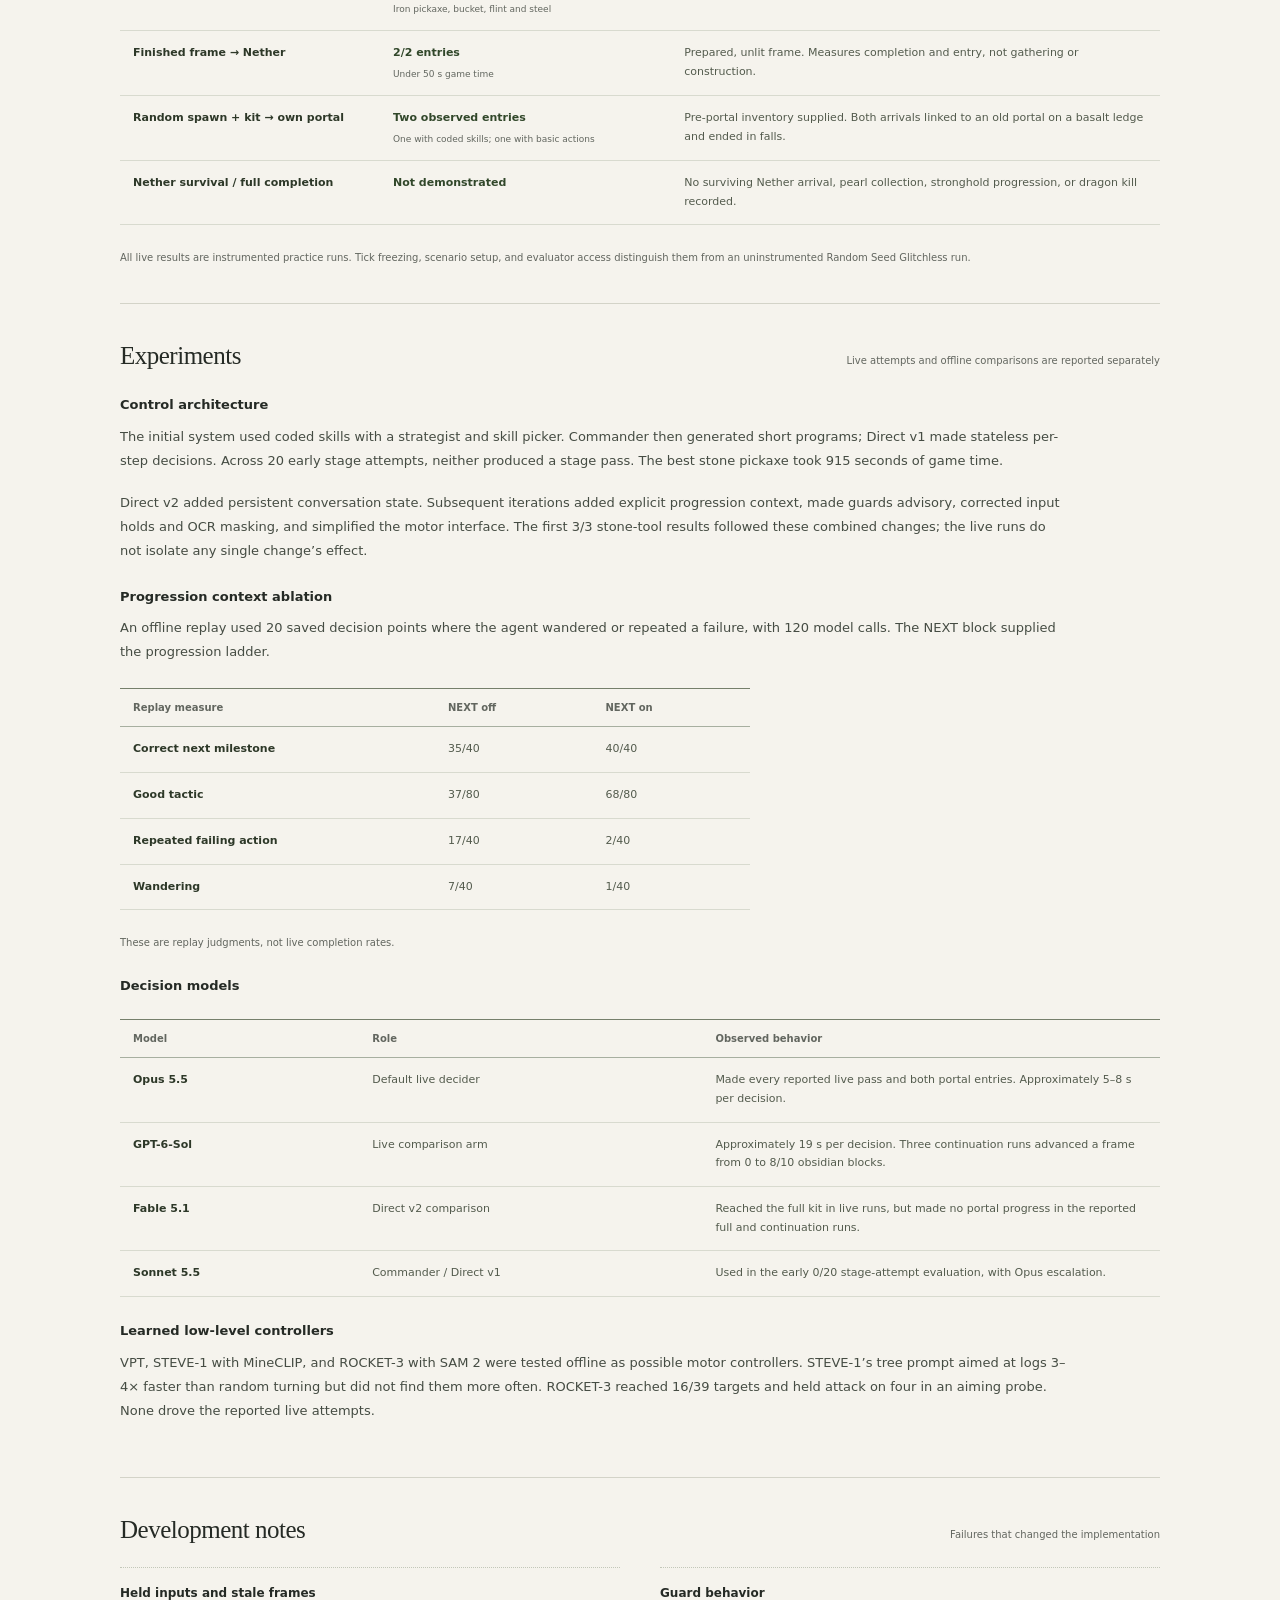
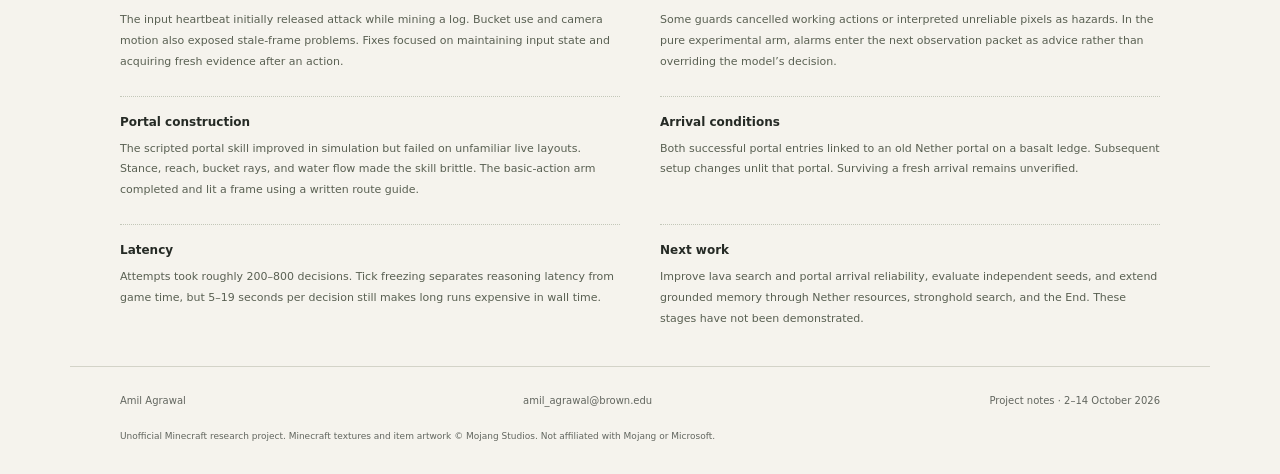
==== commit 41d87725: "Revise RSGbot as compact research page with Minecraft textures" ====
--- a/rsgbot/index.html
+++ b/rsgbot/index.html
@@ -1,55 +1,90 @@
 <!doctype html>
 <html lang="en">
 <head>
-  <meta charset="utf-8"><meta name="viewport" content="width=device-width,initial-scale=1">
-  <title>RSGbot — Amil Agrawal</title>
-  <meta name="description" content="A research notebook on building a visual Minecraft agent: recordings, control architecture, state and memory, experiments, and measured progress.">
-  <meta name="theme-color" content="#f8f7f2">
-  <link rel="stylesheet" href="style.css">
+<meta charset="utf-8"><meta name="viewport" content="width=device-width,initial-scale=1">
+<title>RSGbot — Amil Agrawal</title>
+<meta name="description" content="RSGbot: a pixel-based Minecraft agent. Architecture, recordings, state representation, experiments, and practice results.">
+<meta name="theme-color" content="#f5f3ed"><link rel="stylesheet" href="style.css">
 </head>
 <body>
-<header class="masthead"><a class="wordmark" href="../"><span class="blockmark" aria-hidden="true"></span>Amil Agrawal</a><nav aria-label="Page sections"><a href="#recordings">Recordings</a><a href="#system">System</a><a href="#results">Results</a><a href="#notes">Notes</a></nav><span class="edition">PROJECT NOTE / 01</span></header>
+<div class="terrain" aria-hidden="true"><div></div></div>
+<header><a href="../">Amil Agrawal</a><span>Independent project · October 2026</span><a href="mailto:amil_agrawal@brown.edu">Contact ↗</a></header>
 <main>
-<section class="intro" aria-labelledby="title">
-  <div class="eyebrow"><span class="status-dot"></span> Embodied agents · Work in progress · October 2026</div>
-  <h1 id="title">RSGbot<span class="title-square" aria-hidden="true"></span></h1>
-  <p class="dek">Pixels, memory, and a plan<br>for an unfamiliar world.</p>
-  <div class="intro-bottom"><p>A visual agent for Minecraft Java 1.16.1 Random Seed Glitchless. Rendered frames in; keyboard and mouse out. An ongoing study of long-horizon decisions, grounded state, and the gap between a plausible plan and an action that works.</p><a class="text-link" href="#recordings">Watch the attempts <span aria-hidden="true">↘</span></a></div>
-  <figure class="hero-video"><video controls playsinline preload="metadata" poster="assets/handcast-portal.jpg" aria-label="Recorded hand-cast portal attempt at 15 times speed"><source src="assets/handcast-portal.mp4" type="video/mp4"></video><figcaption><span><b>01 / A portal built by hand.</b> Basic actions, a lava bucket, and a persistent model session. The agent lights the portal, enters the Nether, then falls.</span><span>11 OCT 2026 · 15×</span></figcaption></figure>
+<section class="opening" id="overview">
+<div class="title-line"><img src="assets/minecraft/grass_block_side.png" alt="" class="block"><h1>RSGbot</h1><span class="version">Java 1.16.1</span></div>
+<h2 class="subtitle">A pixel-based Minecraft agent</h2>
+<p class="abstract">RSGbot uses a vision-language model to play Minecraft through rendered frames and keyboard/mouse inputs. We built a Python agent, a Java practice mod, and an evaluation harness to study long-horizon control: gathering resources, crafting tools, finding lava, and building a Nether portal in an unfamiliar world.</p>
+<p class="abstract">The current agent keeps a persistent conversation, reconciles visual observations with remembered state, and chooses basic actions. It reached stone tools in <b>3/3 practice runs</b> and built and entered its own portal from a prepared-kit start. Nether survival and a full random-seed completion remain unresolved.</p>
 </section>
-<section class="abstract split" id="overview"><div class="section-label">00 / THE QUESTION</div><div><h2>How much of the game should<br>live in the harness?</h2><p>The goal is to complete Minecraft from an unseen random seed, without a route fixed in advance. Gathering tools leads to iron, a portal, the Nether, blaze rods and pearls, a stronghold, and finally the dragon. Each stage changes the resources, hazards, and decisions that follow.</p><p>The early system encoded that sequence in skills and guards. Live attempts exposed a different bottleneck: the harness sometimes cancelled useful actions, misread state, or hid the evidence the model needed. The current direction gives the model richer observations and simpler actions, then measures what actually happened.</p><aside class="scope"><b>Current scope.</b> The evidence below comes from instrumented practice runs and offline experiments through October 14, 2026. Prepared-kit and prepared-frame scenarios are labeled. A full random-seed completion has not been demonstrated.</aside></div></section>
-<section id="recordings" class="ruled"><div class="section-heading"><div><div class="section-label">01 / FIELD RECORDINGS</div><h2>Progress, with the failures left in.</h2></div><p>Recorded timelapses. Speed and starting conditions are part of each result.</p></div>
-  <div class="film-grid">
-    <figure><video controls playsinline preload="none" poster="assets/stone-tools.jpg" aria-label="Stone tools practice run"><source src="assets/stone-tools.mp4" type="video/mp4"></video><figcaption><span class="film-id">A · 09 OCT · 25×</span><h3>Spawn → stone tools</h3><p>Logs, a crafting table, a wooden pickaxe, cobblestone, then a stone pickaxe. This recorded pass took 379 seconds of game time.</p></figcaption></figure>
-    <figure><video controls playsinline preload="none" poster="assets/coded-portal.jpg" aria-label="Coded portal skill attempt"><source src="assets/coded-portal.mp4" type="video/mp4"></video><figcaption><span class="film-id">B · 09 OCT · 120×</span><h3>The scripted portal bottleneck</h3><p>A lava pool is found and the site is prepared. The coded portal skill never finishes a frame; live layouts break assumptions that held in simulation.</p></figcaption></figure>
-    <figure><video controls playsinline preload="none" poster="assets/sol-cast.jpg" aria-label="GPT model portal casting comparison"><source src="assets/sol-cast.mp4" type="video/mp4"></video><figcaption><span class="film-id">C · 13 OCT · 400×</span><h3>Slow, deliberate casting</h3><p>A 2.5-hour continuation session with GPT-6-Sol: water floods, lava pours, and the frame gradually grows. Careful decisions still carry a large wall-time cost.</p></figcaption></figure>
-    <figure><video controls playsinline preload="none" poster="assets/nine-blocks.jpg" aria-label="Nine of ten portal frame blocks and lava failure"><source src="assets/nine-blocks.mp4" type="video/mp4"></video><figcaption><span class="film-id">D · 13 OCT · FRAME TIMELAPSE</span><h3>Nine blocks, then lava</h3><p>A shared continuation reaches nine of ten frame blocks. A stray lava flow, a walkway, and a fall end the attempt. Assembled from periodic frame captures.</p></figcaption></figure>
-  </div>
-  <details class="extra-film"><summary>One more field note: the latest prepared-kit attempt <span>+</span></summary><div><video controls playsinline preload="none" poster="assets/latest-run.jpg" aria-label="Latest prepared-kit run"><source src="assets/latest-run.mp4" type="video/mp4"></video><p>October 13, periodic-frame timelapse. A birch-forest spawn, a treetop pillar, a hillside fall, a river, a mountain, and a staircase to Y 12. The run was paused; it is not a completed portal attempt.</p></div></details>
+<nav class="hotbar" aria-label="Project sections">
+<a href="#recordings" class="selected"><span class="slot"><img src="assets/minecraft/ender_eye.png" alt=""></span><span>Recordings</span></a>
+<a href="#architecture"><span class="slot"><img src="assets/minecraft/crafting_table_front.png" alt=""></span><span>Architecture</span></a>
+<a href="#state"><span class="slot"><img src="assets/minecraft/map.png" alt=""></span><span>State</span></a>
+<a href="#results"><span class="slot"><img src="assets/minecraft/diamond_pickaxe.png" alt=""></span><span>Results</span></a>
+<a href="#experiments"><span class="slot"><img src="assets/minecraft/redstone.png" alt=""></span><span>Experiments</span></a>
+<a href="#development"><span class="slot"><img src="assets/minecraft/book.png" alt=""></span><span>Development</span></a>
+</nav>
+<section id="recordings" class="recordings">
+<div class="section-top"><h2>Recordings</h2><span>Practice runs · 9–13 October 2026</span></div>
+<div class="player-layout">
+<div class="player"><video id="run-video" controls playsinline preload="metadata" poster="assets/handcast-portal.jpg" aria-label="RSGbot recorded practice attempt"><source src="assets/handcast-portal.mp4" type="video/mp4"></video><div class="video-caption"><h3 id="run-title">Portal construction with basic actions</h3><span id="run-meta">11 OCT · 15× · PREPARED KIT</span><p id="run-description">The agent casts the remaining obsidian, clears the interior, lights the frame, and enters the Nether. The arrival links to an old portal on a basalt ledge; the run ends in a fall.</p></div></div>
+<aside class="recording-list" aria-label="Choose a recording">
+<button class="clip selected" data-clip="handcast" aria-pressed="true"><img src="assets/handcast-portal.jpg" alt=""><span><b>Hand-cast portal</b><small>Basic actions · 15×</small></span></button>
+<button class="clip" data-clip="stone" aria-pressed="false"><img src="assets/stone-tools.jpg" alt=""><span><b>Spawn → stone tools</b><small>379 s game time · 25×</small></span></button>
+<button class="clip" data-clip="coded" aria-pressed="false"><img src="assets/coded-portal.jpg" alt=""><span><b>Scripted portal attempt</b><small>Unfinished frame · 120×</small></span></button>
+<button class="clip" data-clip="sol" aria-pressed="false"><img src="assets/sol-cast.jpg" alt=""><span><b>Sol casting session</b><small>2.5 h continuation · 400×</small></span></button>
+<button class="clip" data-clip="nine" aria-pressed="false"><img src="assets/nine-blocks.jpg" alt=""><span><b>Nine frame blocks</b><small>Frame captures · lava death</small></span></button>
+<button class="clip" data-clip="latest" aria-pressed="false"><img src="assets/latest-run.jpg" alt=""><span><b>Latest kit attempt</b><small>Frame captures · paused</small></span></button>
+</aside></div>
+<p class="footnote">Videos are timelapses of recorded attempts; the last two are assembled from periodic frame captures. Prepared-kit runs begin with the pre-portal inventory. They do not measure end-to-end resource gathering.</p>
 </section>
-<section id="system" class="ruled"><div class="section-heading"><div><div class="section-label">02 / SYSTEM DESIGN</div><h2>Observe. Remember. Act. Read again.</h2></div><p>One persistent conversation per attempt, with explicit boundaries between the player and the evaluator.</p></div>
-  <div class="loop" aria-label="Agent control loop"><div><span>01</span><h3>Observe</h3><p>Frame · HUD · F3 OCR<br>Inventory · subtitles · scans</p></div><div><span>02</span><h3>Reconcile</h3><p>World snapshot · landmarks<br>Inventory ledger · action effects</p></div><div><span>03</span><h3>Decide</h3><p>Persistent model session<br>Objective tree · route knowledge</p></div><div><span>04</span><h3>Execute</h3><p>1–4 basic actions<br>Exact turns · held keys · ticks</p></div><div class="loop-return">↳ Fresh rendered evidence after input returns to observation.</div></div>
-  <div class="prose-columns"><article><h3>The game interface</h3><p>A Fabric practice client exports frames, accepts leased input, and freezes game ticks while the model thinks. The body layer manages the frame grabber, keyboard and mouse events, input heartbeat, maximum holds, and operator pause.</p><p>This separates game time from model latency. It also creates engineering obligations: a stale frame or a released attack key can look like a reasoning failure when the decision itself was sound.</p></article><article><h3>The decision interface</h3><p>The model receives the current frame, stitched views, visible vitals, inventory estimates, a progression ladder, an objective tree, a spatial map, action effects, and advisory messages. It chooses basic operations such as look, move, sneak, mine, use, and click a slot.</p><p>Sessions are divided into chapters of at most 30 steps or 150k tokens, with a model-written summary carrying the attempt forward. This preserves continuity without resending an unlimited history.</p></article></div>
-  <figure class="scan"><img src="assets/model-view.jpg" width="1440" height="1440" loading="lazy" alt="Actual agent observation: four Minecraft views stitched into a labeled grid with compass directions and camera angles"><figcaption><b>What the agent sees.</b> A real stitched scan from the project: four directions in a 2 × 2 grid, with compass and camera labels. Four-view packets are approximately 1,555 image tokens.</figcaption></figure>
-  <aside class="boundary"><span class="boundary-icon" aria-hidden="true">⊞</span><div><h3>The evaluator has a separate view.</h3><p>Privileged game state is used to set up practice scenarios and score outcomes. It is kept outside the agent’s observation path. Practice instrumentation and tick freezing mean these results do not count as an uninstrumented ruleset run.</p></div></aside>
+<section id="architecture">
+<div class="section-top"><h2>Architecture</h2><span>Rendered observations → model decisions → game input</span></div>
+<p>The agent and evaluator use separate interfaces. The agent receives rendered information; privileged game state is reserved for scenario setup and scoring. The practice client freezes game ticks while the model thinks, allowing game time and wall time to be measured separately.</p>
+<div class="architecture" aria-label="Four stages of the control loop">
+<article><div class="component-label"><img src="assets/minecraft/ender_eye.png" alt=""><h3>Perception</h3></div><p>Frame capture, F3 OCR, HUD and hotbar icons, inventory screens, subtitles, hazard pixels, and stitched directional scans.</p><span class="connection">Visual observations →</span></article>
+<article><div class="component-label"><img src="assets/minecraft/map.png" alt=""><h3>State + memory</h3></div><p>A fused world snapshot, inventory ledger, landmarks, spatial map, failure index, and summaries carried between chapters.</p><span class="connection">Context packet →</span></article>
+<article><div class="component-label"><img src="assets/minecraft/book.png" alt=""><h3>Decision</h3></div><p>One persistent model session per attempt. Progression knowledge, objective prerequisites, route guidance, and advisory alarms.</p><span class="connection">1–4 actions →</span></article>
+<article><div class="component-label"><img src="assets/minecraft/iron_pickaxe.png" alt=""><h3>Motor</h3></div><p>Basic actions with exact turns and tick counts: look, move, sneak, mine, use, select a hotbar slot, or click inventory.</p><span class="connection">Input → fresh frame ↺</span></article>
+</div>
+<div class="two-columns"><article><h3>Practice client</h3><p>A Java Fabric mod exports frames and accepts background input under a lease. The body layer maintains the input heartbeat, limits key holds, and supports operator pause. The model’s thinking time advances wall time but not game ticks.</p></article><article><h3>Persistent control</h3><p>Direct v2 keeps one conversation per attempt. Chapters close after at most 30 steps or 150k tokens, with a model-written summary for the next chapter. The lean arm removes coded navigation, gathering, and portal skills.</p></article></div>
+<figure class="observation"><img src="assets/model-view.jpg" loading="lazy" alt="Actual four-view Minecraft observation with compass directions, yaw, and pitch labels"><figcaption><b>Agent observation.</b> Four camera directions stitched into a 2 × 2 grid of 720-pixel tiles. Compass and camera labels keep the views spatially grounded. A four-view picture uses approximately 1,555 image tokens.</figcaption></figure>
+<details><summary>What the context packet contains</summary><div class="detail-body"><dl class="packet"><dt>FRAME</dt><dd>The current rendered image and labeled scans.</dd><dt>NEXT / TREE</dt><dd>The next progression milestone and its resource prerequisites.</dd><dt>MAP</dt><dd>Remembered landmarks and spatial relationships.</dd><dt>SOUND</dt><dd>Visible sound subtitles from the game.</dd><dt>EFFECTS</dt><dd>Changes observed after the previous actions.</dd><dt>ADVISORIES</dt><dd>Hazard, stall, loop, and stuck-detector messages.</dd></dl><p>The route guide contains roughly 4,300 words of version-specific instructions, including digging, lava handling, portal casting, and Nether movement. These are written instructions to the model; they do not execute a route.</p></div></details>
 </section>
-<section id="state" class="ruled split"><div><div class="section-label">03 / STATE & MEMORY</div><h2>A state is a claim<br>with evidence.</h2><p class="small-intro">The world model combines noisy observations into a coherent snapshot. Persistent memory adds context across views, actions, and chapters.</p></div><div class="state-explorer"><div class="tabs" role="tablist" aria-label="State layers"><button id="tab-observed" role="tab" aria-selected="true" aria-controls="state-panel" data-state="observed">Observed</button><button id="tab-remembered" role="tab" aria-selected="false" aria-controls="state-panel" data-state="remembered" tabindex="-1">Remembered</button><button id="tab-planned" role="tab" aria-selected="false" aria-controls="state-panel" data-state="planned" tabindex="-1">Planned</button></div><div id="state-panel" role="tabpanel" aria-labelledby="tab-observed" tabindex="0"><span class="state-kind">FRAME → OBSERVATION</span><h3>What is visible now?</h3><p>F3 OCR, health and hunger, hotbar icons, inventory screens, subtitles, hazards, and camera geometry. The system tracks freshness and consistency rather than assuming every read is correct.</p><dl><dt>Representation</dt><dd>One fused world snapshot per perception tick</dd><dt>Important distinction</dt><dd>An action request is not evidence that an item was acquired</dd><dt>Failure to catch</dt><dd>A stale frame after moving or using a bucket</dd></dl></div><p class="explorer-note">A guide to the implemented state layers; not a live connection to a running game.</p></div></section>
-<section id="results" class="ruled"><div class="section-heading"><div><div class="section-label">04 / MEASURED PROGRESS</div><h2>A small sample, a visible frontier.</h2></div><p>Individual milestones are useful only with their starting conditions and denominators.</p></div><div class="table-wrap"><table><thead><tr><th>Milestone</th><th>Observed result</th><th>Conditions / limit</th></tr></thead><tbody>
-<tr><td>Spawn → stone tools</td><td><b class="green">3 / 3 passes</b><span>276–379 seconds game time</span></td><td>October 9 practice runs, Direct v2 pure arm. Small sample; not a general success-rate estimate.</td></tr>
-<tr><td>Full pre-portal kit</td><td><b>4 / 7 full runs</b><span>Iron pickaxe, bucket, flint and steel</span></td><td>Practice runs. Fastest reported flint and steel: 2,320 seconds wall time.</td></tr>
-<tr><td>Finished frame → Nether</td><td><b>2 / 2 entries</b><span>Under 50 seconds game time</span></td><td>Prepared, unlit portal frame. This tests finishing and entry, not resource gathering or frame construction.</td></tr>
-<tr><td>Random spawn + kit → own portal</td><td><b>Two observed entries</b><span>One coded-skill run; one basic-action run</span></td><td>Prepared pre-portal inventory. Both arrivals linked to an old portal on a basalt ledge and ended in falls.</td></tr>
-<tr><td>Nether survival → dragon</td><td><b class="rust">Still open</b><span>No surviving Nether arrival recorded</span></td><td>Pearls, fortress progression, stronghold, and dragon completion remain unproven.</td></tr>
-</tbody></table></div></section>
-<section id="approach" class="ruled"><div class="section-label">05 / APPROACH & EXPERIMENTS</div><h2>From scripted skills to an informed model.</h2><div class="timeline">
-<article><span>02–06 OCT</span><div><h3>Build the environment and a skill hierarchy</h3><p>A perception stack, world model, motor layer, progression knowledge, evaluation harness, and practice mod. The first live wood-to-stone runs exposed OCR, camera, inventory, and action-timing bugs.</p></div><span class="tag">Foundation</span></article>
-<article><span>06–07 OCT</span><div><h3>Compare program control with per-step decisions</h3><p>Commander generated short programs; Direct v1 made stateless decisions. Across 20 stage attempts, neither produced a stage pass. The best stone pickaxe took 915 seconds of game time.</p></div><span class="tag">Superseded</span></article>
-<article><span>07–09 OCT</span><div><h3>Keep the conversation and make guards advisory</h3><p>Direct v2 retains a session across the attempt. NEXT, TREE, and MAP make progress and remembered terrain explicit. Fixes to input holds, OCR masking, and action cancellation accompanied the first 3/3 stone-tool results.</p></div><span class="tag green">Kept</span></article>
-<article><span>10–14 OCT</span><div><h3>Teach the route; simplify the action surface</h3><p>A roughly 4,300-word route guide replaces more strategy code. The lean arm removes coded gather, navigation, and portal skills. A model using basic actions completed and lit a frame where scripted portal control had repeatedly failed.</p></div><span class="tag green">Current direction</span></article>
-</div><div class="experiment-note"><h3>Where learned controllers fit</h3><p>VPT, STEVE-1 with MineCLIP, and ROCKET-3 with SAM 2 were evaluated as alternative low-level controllers offline. STEVE-1’s tree prompt aimed at logs 3–4× faster than random turning but did not find them more often. In an aiming probe, ROCKET-3 reached 16 of 39 targets and held attack on four. These controllers were never used in the reported live passes.</p></div></section>
-<section id="notes" class="ruled split"><div><div class="section-label">06 / FAILURE NOTES</div><h2>The hard part is<br>closing the loop.</h2></div><div class="notes-list"><article><span>01</span><div><h3>Action effects need fresh evidence.</h3><p>Bucket use, movement, and held attacks exposed stale-frame and input-heartbeat failures. The model needs to see what changed before planning the next operation.</p></div></article><article><span>02</span><div><h3>Safety code can interrupt progress.</h3><p>Some guards treated working actions as stalls or inferred danger from unreliable pixels. The experimental pure arm moves alerts into the next context packet as advice, leaving strategic decisions to the model.</p></div></article><article><span>03</span><div><h3>A simulated skill can fail on the next layout.</h3><p>Portal casting depends on stance, reach, water flow, terrain, and where a bucket ray lands. Scripted simulation improvements did not transfer reliably to unfamiliar live sites.</p></div></article><article><span>04</span><div><h3>Game time hides the cost of thinking.</h3><p>Reported live decision latency was roughly 5–8 seconds per step for Opus and 19 seconds for Sol, with 200–800 steps per attempt. Tick freezing helps study decisions, but wall time remains a practical constraint.</p></div></article></div></section>
-<section class="next ruled"><div class="section-label">07 / NEXT QUESTIONS</div><h2>Get through the next arrival.<br>Then earn the next milestone.</h2><div class="next-grid"><p><b>Reliability.</b> Make lava search, water handling, and portal arrival robust across unfamiliar layouts.</p><p><b>Evaluation.</b> Expand the sample of independent seeds and preserve explicit prepared-state versus fresh-spawn accounting.</p><p><b>Long horizon.</b> Carry grounded memory through Nether travel, resource collection, stronghold search, and the End.</p></div><p class="closing-note">These are research directions, not completed capabilities. This page summarizes the project’s recorded state through October 14, 2026.</p></section>
+<section id="state">
+<div class="section-top"><h2>State representation</h2><span>Observations, remembered facts, and objectives</span></div>
+<p>Perception can be incomplete or stale. The world model combines observations into one snapshot per tick, tracks inventory changes, and distinguishes proposed changes from verified outcomes. Requesting a mining or crafting action does not establish that an item was acquired.</p>
+<div class="table-wrap"><table><thead><tr><th>Layer</th><th>Representation</th><th>Purpose</th></tr></thead><tbody><tr><td>Observed</td><td>F3 readout, HUD, inventory, subtitles, hazards, camera geometry</td><td>Establish what is visible in the current frame; track freshness and consistency.</td></tr><tr><td>Remembered</td><td>Landmarks, spatial map, inventory ledger, failure index, chapter summaries</td><td>Retain context across camera changes, decisions, and session chapters.</td></tr><tr><td>Planned</td><td>Progression ladder, objective tree, recipe goals, route guidance</td><td>Connect the current state to the next resource or progression requirement.</td></tr><tr><td>Measured</td><td>Evaluator-only ground truth and attempt outcomes</td><td>Score progress without putting privileged state into the agent’s observations.</td></tr></tbody></table></div>
+<p>Recorded decisions, action effects, frames, oracle traces, and videos make each attempt inspectable. Continuation segments resume a world with the model’s carry notes rather than silently restarting it.</p>
+</section>
+<section id="results">
+<div class="section-top"><h2>Results</h2><span>Recorded state through 14 October 2026</span></div>
+<div class="progression" aria-label="Observed progression milestones"><div><img src="assets/minecraft/stone_pickaxe.png" alt=""><span>Stone tools</span><b>3/3 practice runs</b></div><span class="route-arrow">→</span><div><img src="assets/minecraft/water_bucket.png" alt=""><span>Pre-portal kit</span><b>4/7 full runs</b></div><span class="route-arrow">→</span><div><img src="assets/minecraft/obsidian.png" alt=""><span>Own portal</span><b>2 observed entries*</b></div><span class="route-arrow">→</span><div class="unreached"><img src="assets/minecraft/blaze_rod.png" alt=""><span>Nether survival</span><b>Not reached</b></div><span class="route-arrow">→</span><div class="unreached"><img src="assets/minecraft/ender_pearl.png" alt=""><span>Dragon kill</span><b>Not reached</b></div></div>
+<p class="footnote">*Both own-portal entries began from prepared-kit scenarios. The milestones above combine different experiments and are not a single completed run.</p>
+<div class="table-wrap"><table class="results-table"><thead><tr><th>Task</th><th>Outcome</th><th>Starting conditions and limits</th></tr></thead><tbody>
+<tr><td>Spawn → stone tools</td><td><b>3/3 passes</b><small>276, 341, 379 s game time</small></td><td>October 9 practice runs with Direct v2’s pure arm. A small sample, not a general success-rate estimate.</td></tr>
+<tr><td>Full pre-portal kit</td><td><b>4/7 full runs</b><small>Iron pickaxe, bucket, flint and steel</small></td><td>Fastest reported flint and steel: 2,320 s wall time.</td></tr>
+<tr><td>Finished frame → Nether</td><td><b>2/2 entries</b><small>Under 50 s game time</small></td><td>Prepared, unlit frame. Measures completion and entry, not gathering or construction.</td></tr>
+<tr><td>Random spawn + kit → own portal</td><td><b>Two observed entries</b><small>One with coded skills; one with basic actions</small></td><td>Pre-portal inventory supplied. Both arrivals linked to an old portal on a basalt ledge and ended in falls.</td></tr>
+<tr><td>Nether survival / full completion</td><td><b>Not demonstrated</b></td><td>No surviving Nether arrival, pearl collection, stronghold progression, or dragon kill recorded.</td></tr>
+</tbody></table></div>
+<p class="footnote">All live results are instrumented practice runs. Tick freezing, scenario setup, and evaluator access distinguish them from an uninstrumented Random Seed Glitchless run.</p>
+</section>
+<section id="experiments">
+<div class="section-top"><h2>Experiments</h2><span>Live attempts and offline comparisons are reported separately</span></div>
+<h3>Control architecture</h3><p>The initial system used coded skills with a strategist and skill picker. Commander then generated short programs; Direct v1 made stateless per-step decisions. Across 20 early stage attempts, neither produced a stage pass. The best stone pickaxe took 915 seconds of game time.</p>
+<p>Direct v2 added persistent conversation state. Subsequent iterations added explicit progression context, made guards advisory, corrected input holds and OCR masking, and simplified the motor interface. The first 3/3 stone-tool results followed these combined changes; the live runs do not isolate any single change’s effect.</p>
+<h3>Progression context ablation</h3><p>An offline replay used 20 saved decision points where the agent wandered or repeated a failure, with 120 model calls. The NEXT block supplied the progression ladder.</p>
+<div class="table-wrap compact"><table><thead><tr><th>Replay measure</th><th>NEXT off</th><th>NEXT on</th></tr></thead><tbody><tr><td>Correct next milestone</td><td>35/40</td><td>40/40</td></tr><tr><td>Good tactic</td><td>37/80</td><td>68/80</td></tr><tr><td>Repeated failing action</td><td>17/40</td><td>2/40</td></tr><tr><td>Wandering</td><td>7/40</td><td>1/40</td></tr></tbody></table></div>
+<p class="footnote">These are replay judgments, not live completion rates.</p>
+<h3>Decision models</h3><div class="table-wrap"><table><thead><tr><th>Model</th><th>Role</th><th>Observed behavior</th></tr></thead><tbody><tr><td>Opus 5.5</td><td>Default live decider</td><td>Made every reported live pass and both portal entries. Approximately 5–8 s per decision.</td></tr><tr><td>GPT-6-Sol</td><td>Live comparison arm</td><td>Approximately 19 s per decision. Three continuation runs advanced a frame from 0 to 8/10 obsidian blocks.</td></tr><tr><td>Fable 5.1</td><td>Direct v2 comparison</td><td>Reached the full kit in live runs, but made no portal progress in the reported full and continuation runs.</td></tr><tr><td>Sonnet 5.5</td><td>Commander / Direct v1</td><td>Used in the early 0/20 stage-attempt evaluation, with Opus escalation.</td></tr></tbody></table></div>
+<h3>Learned low-level controllers</h3><p>VPT, STEVE-1 with MineCLIP, and ROCKET-3 with SAM 2 were tested offline as possible motor controllers. STEVE-1’s tree prompt aimed at logs 3–4× faster than random turning but did not find them more often. ROCKET-3 reached 16/39 targets and held attack on four in an aiming probe. None drove the reported live attempts.</p>
+</section>
+<section id="development">
+<div class="section-top"><h2>Development notes</h2><span>Failures that changed the implementation</span></div>
+<div class="notes"><article><h3>Held inputs and stale frames</h3><p>The input heartbeat initially released attack while mining a log. Bucket use and camera motion also exposed stale-frame problems. Fixes focused on maintaining input state and acquiring fresh evidence after an action.</p></article><article><h3>Guard behavior</h3><p>Some guards cancelled working actions or interpreted unreliable pixels as hazards. In the pure experimental arm, alarms enter the next observation packet as advice rather than overriding the model’s decision.</p></article><article><h3>Portal construction</h3><p>The scripted portal skill improved in simulation but failed on unfamiliar live layouts. Stance, reach, bucket rays, and water flow made the skill brittle. The basic-action arm completed and lit a frame using a written route guide.</p></article><article><h3>Arrival conditions</h3><p>Both successful portal entries linked to an old Nether portal on a basalt ledge. Subsequent setup changes unlit that portal. Surviving a fresh arrival remains unverified.</p></article><article><h3>Latency</h3><p>Attempts took roughly 200–800 decisions. Tick freezing separates reasoning latency from game time, but 5–19 seconds per decision still makes long runs expensive in wall time.</p></article><article><h3>Next work</h3><p>Improve lava search and portal arrival reliability, evaluate independent seeds, and extend grounded memory through Nether resources, stronghold search, and the End. These stages have not been demonstrated.</p></article></div>
+</section>
 </main>
-<footer><a class="wordmark" href="../"><span class="blockmark" aria-hidden="true"></span>Amil Agrawal</a><p>RSGbot · An independent project notebook</p><a href="mailto:amil_agrawal@brown.edu">Get in touch ↗</a><small>Unofficial Minecraft research project. Not affiliated with Mojang or Microsoft. Recordings show the project’s own practice attempts.</small></footer>
+<footer><div><a href="../">Amil Agrawal</a><a href="mailto:amil_agrawal@brown.edu">amil_agrawal@brown.edu</a><span>Project notes · 2–14 October 2026</span></div><p>Unofficial Minecraft research project. Minecraft textures and item artwork © Mojang Studios. Not affiliated with Mojang or Microsoft.</p></footer>
 <script src="site.js"></script>
 </body></html>
--- a/rsgbot/style.css
+++ b/rsgbot/style.css
@@ -1 +1,7 @@
-:root{--paper:#f8f7f2;--ink:#232722;--muted:#62675f;--line:#cdd0c5;--green:#385a3c;--rust:#9b4e30;--serif:Georgia,'Times New Roman',serif;--sans:ui-sans-serif,system-ui,-apple-system,BlinkMacSystemFont,'Segoe UI',sans-serif;--mono:ui-monospace,SFMono-Regular,Consolas,monospace}*{box-sizing:border-box}html{scroll-behavior:smooth;scroll-padding-top:34px}body{margin:0;background:var(--paper);color:var(--ink);font-family:var(--sans);font-size:16px;line-height:1.65}a{color:inherit;text-decoration:none}a:hover{text-decoration:underline;text-underline-offset:5px}button,a,summary,video{outline-offset:6px}a:focus-visible,button:focus-visible,summary:focus-visible{outline:2px solid var(--green)}.masthead,main,footer{max-width:1280px;margin:auto;padding-left:56px;padding-right:56px}.masthead{height:98px;display:flex;align-items:center;justify-content:space-between;gap:20px;border-bottom:1px solid var(--line)}.wordmark{display:flex;align-items:center;gap:10px;font-size:14px;font-weight:600;white-space:nowrap}.blockmark{display:inline-block;width:15px;height:15px;background:var(--green);box-shadow:5px 5px 0 #c1b292;transform:translate(-2px,-2px)}nav{display:flex;gap:27px;font-size:12px}.edition,.eyebrow,.section-label,.film-id,.state-kind,.tag{font-family:var(--mono);font-size:10px;letter-spacing:1.2px;text-transform:uppercase}.edition{color:var(--muted)}.intro{padding-top:64px}.eyebrow{display:flex;align-items:center;gap:9px;color:var(--muted)}.status-dot{width:6px;height:6px;background:var(--green);display:inline-block}h1{font-family:var(--serif);font-size:clamp(80px,12vw,144px);font-weight:400;letter-spacing:-8px;line-height:1.03;margin:30px 0 15px}.title-square{display:inline-block;width:14px;height:14px;margin-left:14px;background:var(--green);vertical-align:baseline}.dek{font-family:var(--serif);font-size:clamp(30px,4vw,44px);line-height:1.16;letter-spacing:-1.2px;margin:0 0 28px}.intro-bottom{display:flex;justify-content:space-between;align-items:end;gap:45px;margin-bottom:42px}.intro-bottom p{max-width:650px;font-size:14px;color:var(--muted);margin:0}.text-link{font-size:12px;white-space:nowrap;border-bottom:1px solid var(--ink);padding-bottom:4px}.text-link span{margin-left:18px}figure{margin:0}video{display:block;width:100%;background:#172019;aspect-ratio:16/9;object-fit:contain}figcaption{font-size:11px;color:var(--muted);line-height:1.6}.hero-video figcaption{display:flex;justify-content:space-between;gap:40px;padding-top:13px}.hero-video figcaption span:first-child{max-width:730px}.hero-video figcaption span:last-child{font-family:var(--mono);white-space:nowrap;font-size:9px}.hero-video b{font-weight:600;color:var(--ink)}section{padding:70px 0}.intro{padding-bottom:0}.ruled{border-top:1px solid var(--line)}.abstract{margin-top:70px;border-top:1px solid var(--line)}.split{display:grid;grid-template-columns:1fr 2fr;gap:64px}.section-label{color:var(--green);margin-bottom:20px;line-height:1.5}h2{font-family:var(--serif);font-weight:400;line-height:1.15;font-size:36px;letter-spacing:-.9px;margin:0 0 25px}p{margin:0 0 18px}h3{font-size:15px;line-height:1.4;font-weight:600;margin:0 0 10px}.abstract p,.prose-columns p,.small-intro{font-size:14px;color:#4f554d}.scope{border-left:2px solid var(--green);font-size:12px;padding:3px 0 3px 20px;margin-top:28px;color:var(--muted)}.section-heading{display:flex;justify-content:space-between;gap:60px;align-items:end;margin-bottom:30px}.section-heading h2{margin-bottom:0}.section-heading>p{max-width:280px;font-size:12px;color:var(--muted);margin:0}.film-grid{display:grid;grid-template-columns:1fr 1fr;gap:42px 30px}.film-grid figcaption{padding-top:14px}.film-id{font-size:9px}.film-grid h3{font-family:var(--serif);font-size:23px;font-weight:400;color:var(--ink);margin:6px 0}.film-grid p{font-size:12px;max-width:480px;margin:0}.extra-film{margin-top:35px;border-top:1px solid var(--line);border-bottom:1px solid var(--line)}summary{cursor:pointer;font-size:12px;padding:16px 0;list-style:none;display:flex;justify-content:space-between}summary::-webkit-details-marker{display:none}.extra-film>div{padding:0 0 20px;display:grid;grid-template-columns:1fr 1fr;gap:30px}.extra-film p{font-size:12px;color:var(--muted)}.loop{display:grid;grid-template-columns:repeat(4,1fr);border:1px solid var(--line);margin:34px 0}.loop>div:not(.loop-return){padding:24px 20px;border-right:1px solid var(--line);position:relative}.loop>div:nth-child(4){border-right:0}.loop>div>span{font-family:var(--mono);font-size:10px;color:var(--green)}.loop h3{margin:18px 0 10px;font-family:var(--serif);font-size:24px;font-weight:400}.loop p{font-size:11px;color:var(--muted);margin:0}.loop-return{grid-column:1/-1;padding:10px 20px;border-top:1px solid var(--line);font-family:var(--mono);font-size:10px;color:var(--green);background:#edf0e7}.prose-columns{display:grid;grid-template-columns:1fr 1fr;gap:48px;margin:40px 0}.scan{display:grid;grid-template-columns:2fr 1fr;gap:35px;align-items:end}.scan img{width:100%;height:auto;display:block}.scan figcaption{font-size:12px;padding-bottom:10px}.boundary{display:flex;gap:20px;border-top:1px dashed var(--line);padding-top:24px;margin-top:35px}.boundary-icon{font-size:30px;color:var(--green);line-height:1}.boundary h3{font-size:13px}.boundary p{font-size:12px;color:var(--muted);margin:0;max-width:850px}.small-intro{font-size:12px}.tabs{display:flex;border-bottom:1px solid var(--line);gap:10px}button{font-family:var(--mono);font-size:10px;background:none;border:0;color:var(--muted);padding:12px 13px;cursor:pointer}button[aria-selected=true]{color:var(--green);border-bottom:2px solid var(--green);font-weight:bold}.state-explorer{border:1px solid var(--line)}#state-panel{padding:30px;min-height:325px}.state-kind{font-size:9px;color:var(--green)}#state-panel h3{font-family:var(--serif);font-size:27px;font-weight:400;margin:14px 0}#state-panel p{font-size:13px;color:var(--muted)}dl{margin:24px 0 0;font-size:12px}dt{font-family:var(--mono);font-size:9px;text-transform:uppercase;letter-spacing:1px;color:var(--green);margin-top:16px}dd{margin:4px 0 0}.explorer-note{font-size:10px;padding:15px 30px;border-top:1px dashed var(--line);color:var(--muted);margin:0}.table-wrap{overflow-x:auto}table{width:100%;border-collapse:collapse;font-size:12px;text-align:left}th{font-family:var(--mono);font-size:9px;font-weight:400;text-transform:uppercase;letter-spacing:1px;color:var(--muted);padding:14px 16px;border-bottom:1px solid var(--ink)}td{padding:22px 16px;border-bottom:1px solid var(--line);vertical-align:top;width:33.333%}td:first-child{font-family:var(--serif);font-size:18px;width:28%}td:nth-child(2){width:29%}td:last-child{color:var(--muted)}td b{display:block;font-size:15px;font-weight:500}td span{display:block;font-size:10px;color:var(--muted);margin-top:4px}.green{color:var(--green)}.rust{color:var(--rust)}.timeline{margin-top:40px}.timeline article{display:grid;grid-template-columns:115px 1fr 130px;gap:30px;padding:26px 0;border-top:1px solid var(--line)}.timeline article>span:first-child{font-family:var(--mono);font-size:9px;color:var(--muted);padding-top:5px}.timeline h3{font-family:var(--serif);font-size:23px;font-weight:400}.timeline p{font-size:12px;color:var(--muted);margin:0}.tag{font-size:8px;letter-spacing:.8px;align-self:start;padding:4px 0;text-align:right}.experiment-note{border-left:2px solid var(--green);padding:3px 0 3px 22px;margin:25px 0 0 145px}.experiment-note h3{font-size:13px}.experiment-note p{font-size:12px;color:var(--muted);margin:0}.notes-list article{display:flex;gap:24px;padding-bottom:25px;margin-bottom:25px;border-bottom:1px solid var(--line)}.notes-list article:last-child{border:0;padding-bottom:0;margin-bottom:0}.notes-list article>span{font-family:var(--mono);font-size:10px;color:var(--rust);padding-top:3px}.notes-list p{font-size:12px;color:var(--muted);margin:0}.next h2{font-size:42px}.next-grid{display:grid;grid-template-columns:repeat(3,1fr);gap:40px;margin-top:32px}.next-grid p{font-size:12px;color:var(--muted)}.next-grid b{display:block;color:var(--ink);margin-bottom:10px;font-size:13px}.closing-note{font-size:10px;color:var(--muted);margin:25px 0 0}footer{padding-top:30px;padding-bottom:35px;border-top:1px solid var(--line);display:grid;grid-template-columns:1fr auto auto;gap:22px}footer p,footer>a:last-of-type{font-size:11px;color:var(--muted);margin:0}footer small{font-size:9px;grid-column:1/-1;color:var(--muted)}@media(min-width:1500px){.masthead,main,footer{max-width:1320px}}@media(max-width:900px){.masthead,main,footer{padding-left:28px;padding-right:28px}.edition{display:none}.split{gap:30px;grid-template-columns:1fr 1.6fr}.scan{grid-template-columns:1fr}.scan figcaption{max-width:600px}.loop>div:not(.loop-return){padding:20px 13px}.timeline article{grid-template-columns:90px 1fr 95px;gap:20px}.experiment-note{margin-left:110px}h2{font-size:30px}}@media(max-width:640px){.masthead{height:76px}.masthead,main,footer{padding-left:20px;padding-right:20px}.wordmark{font-size:12px}nav{gap:14px;font-size:10px}nav a:last-child{display:none}.intro{padding-top:42px}h1{letter-spacing:-5px;margin-top:24px}.eyebrow{font-size:8px;letter-spacing:.6px}.intro-bottom,.section-heading{display:block}.intro-bottom .text-link{display:inline-block;margin-top:20px}.hero-video figcaption{display:block}.hero-video figcaption span:last-child{display:block;margin-top:8px}.split{grid-template-columns:1fr;gap:12px}section{padding:45px 0}.abstract{margin-top:45px}.section-heading>p{margin-top:15px;max-width:100%}.film-grid{grid-template-columns:1fr;gap:30px}.extra-film>div{grid-template-columns:1fr;gap:15px}.loop{grid-template-columns:1fr 1fr}.loop>div:nth-child(2){border-right:0}.loop>div:nth-child(-n+2){border-bottom:1px solid var(--line)}.loop-return{font-size:9px}.prose-columns{grid-template-columns:1fr;gap:18px;margin:28px 0}.state-explorer{margin-top:15px}#state-panel{min-height:360px;padding:25px}.timeline article{grid-template-columns:1fr;gap:8px}.timeline .tag{text-align:left}.timeline h3{font-size:21px}.experiment-note{margin-left:0}.next h2{font-size:32px}.next-grid{grid-template-columns:1fr;gap:8px}.next-grid b{margin-bottom:5px}table{min-width:630px}footer{grid-template-columns:1fr auto}footer p{grid-column:1/-1;grid-row:2}footer>a:last-of-type{align-self:center}.section-label{font-size:9px}}@media(prefers-reduced-motion:reduce){html{scroll-behavior:auto}}
+@font-face{font-family:Silkscreen;src:url('assets/fonts/Silkscreen-Regular.ttf') format('truetype');font-display:swap}
+:root{--paper:#f5f3ed;--ink:#252a25;--muted:#62665f;--line:#d3d3c8;--green:#426138;--sans:ui-sans-serif,system-ui,-apple-system,BlinkMacSystemFont,'Segoe UI',sans-serif;--serif:Georgia,'Times New Roman',serif;--pixel:Silkscreen,monospace}
+*{box-sizing:border-box}html{scroll-behavior:smooth;scroll-padding-top:24px}body{margin:0;background:var(--paper);color:var(--ink);font:14px/1.7 var(--sans)}a{color:inherit;text-underline-offset:4px}button,a,summary,video{outline-offset:5px}:focus-visible{outline:2px solid var(--green)}p{margin:0 0 18px}img{max-width:100%}.terrain{height:18px;background:url('assets/minecraft/dirt.png') repeat;background-size:32px;image-rendering:pixelated;border-bottom:1px solid #4c3b28}.terrain>div{height:6px;background:#628644;box-shadow:0 3px 0 #456335}
+header,main,footer{max-width:1140px;padding-left:50px;padding-right:50px;margin:auto}header{height:66px;display:flex;align-items:center;justify-content:space-between;gap:20px;border-bottom:1px solid var(--line);font-size:11px}header>a:first-child{font-weight:600;text-decoration:none}header>span{color:var(--muted)}header>a:last-child{font-size:11px;text-decoration:none}.opening{padding:36px 0 22px;border:0}.title-line{display:flex;align-items:center;gap:16px}.block{width:38px;height:38px;image-rendering:pixelated;box-shadow:3px 3px 0 #b8b6a9}h1{font:40px/1.25 var(--pixel);letter-spacing:-2px;margin:0;color:#303c29}.version{margin-left:auto;font:10px var(--pixel);color:var(--muted)}.subtitle{font:24px/1.4 var(--serif);margin:14px 0 18px;letter-spacing:0}.abstract{max-width:910px;font-size:13px;line-height:1.85;margin-bottom:12px}.abstract b{font-weight:600}.hotbar{display:flex;justify-content:center;gap:0;margin:3px 0 32px;padding:14px 12px 12px;background:#e8e7df;border:1px solid #b7b9ad;box-shadow:inset 2px 2px 0 #fffef9,inset -2px -2px 0 #d0d1c7}.hotbar a{display:flex;flex:1;align-items:center;flex-direction:column;gap:8px;text-decoration:none;font-size:10px;color:#62665f;position:relative}.slot{display:grid;place-items:center;width:48px;height:48px;border:2px solid;border-color:#82857d #fffef7 #fffef7 #82857d;background:#b8b9b0;box-shadow:inset 2px 2px 0 #a7aaa0}.slot img{width:32px;height:32px;image-rendering:pixelated;filter:drop-shadow(2px 2px #0003)}.hotbar a:hover .slot,.hotbar a.selected .slot{outline:2px solid #516946;outline-offset:2px}.hotbar a.selected{color:#354f2c}.hotbar a:hover{color:var(--ink)}section{padding:36px 0;border-top:1px solid var(--line)}.recordings{border-top:0;padding-top:0}.section-top{display:flex;align-items:baseline;justify-content:space-between;gap:30px;margin-bottom:22px}.section-top h2{font:25px/1.25 var(--serif);margin:0;letter-spacing:-.5px}.section-top>span{font-size:10px;color:var(--muted);text-align:right}h3{font-size:13px;line-height:1.5;font-weight:650;margin:24px 0 10px}section>p{max-width:950px;font-size:13px;color:#454c43;line-height:1.85}.player-layout{display:grid;grid-template-columns:minmax(0,1fr) 224px;gap:20px}.player{min-width:0}video{display:block;width:100%;aspect-ratio:16/9;object-fit:contain;background:#151912;border:1px solid #4a5145;box-shadow:0 2px 0 #b5b8ab}.video-caption{padding-top:13px}.video-caption h3{font-size:13px;margin:0 0 4px;font-weight:650}.video-caption>span{font:8px var(--pixel);color:var(--green)}.video-caption p{font-size:11px;line-height:1.8;color:var(--muted);margin:10px 0 0}.recording-list{display:flex;flex-direction:column;gap:7px}.clip{display:flex;align-items:center;gap:10px;width:100%;border:1px solid transparent;padding:6px;background:transparent;text-align:left;cursor:pointer;color:var(--ink);font-family:var(--sans);line-height:1.4}.clip>img{width:72px;height:43px;object-fit:cover;flex-shrink:0;filter:saturate(.75)}.clip span{min-width:0}.clip b{font-size:10px;font-weight:600;display:block}.clip small{font-size:9px;color:var(--muted);display:block;margin-top:5px}.clip.selected{border-color:#9ca68f;background:#e7eadf;box-shadow:inset 2px 0 var(--green)}.clip:hover{background:#ebece3}.footnote,section>p.footnote{font-size:10px;line-height:1.75;color:var(--muted);margin:16px 0 0}.architecture{display:grid;grid-template-columns:repeat(4,1fr);margin:26px 0 32px;border:1px solid #bbbfb0;background:#eeeee5}.architecture article{position:relative;padding:18px 16px 15px;border-right:1px solid #c8ccbf;display:flex;flex-direction:column}.architecture article:last-child{border-right:0}.component-label{display:flex;align-items:center;gap:8px}.component-label img{image-rendering:pixelated;width:24px;height:24px}.component-label h3{font-size:11px;margin:0;font-weight:650}.architecture p{font-size:10px;line-height:1.8;margin:15px 0 17px;color:#50584a}.connection{font:8px var(--pixel);line-height:1.5;color:#5d6b4d;margin-top:auto}.two-columns{display:grid;grid-template-columns:1fr 1fr;gap:35px}.two-columns h3{margin-top:0}.two-columns p{font-size:12px;line-height:1.85;color:#50564c}.observation{margin:23px 0;display:grid;grid-template-columns:minmax(0,1.5fr) 1fr;gap:26px;align-items:end}.observation img{display:block;width:100%;height:auto;border:1px solid #94998c}.observation figcaption{font-size:11px;line-height:1.8;color:var(--muted);max-width:290px}.observation figcaption b{font-weight:600;color:var(--ink)}details{border-top:1px solid var(--line);border-bottom:1px solid var(--line);margin-top:26px}summary{cursor:pointer;padding:14px 0;font-size:11px;list-style:none;display:flex;justify-content:space-between}summary:after{content:'+';font-family:var(--pixel);color:var(--green)}details[open] summary:after{content:'−'}summary::-webkit-details-marker{display:none}.detail-body{padding:0 0 15px;font-size:12px}.detail-body>p{margin:20px 0 0;color:var(--muted);font-size:11px}.packet{display:grid;grid-template-columns:135px 1fr;gap:9px 18px;margin:5px 0 0}.packet dt{font:10px/1.8 var(--pixel);color:var(--green)}.packet dd{margin:0;font-size:11px;color:var(--muted)}.table-wrap{overflow-x:auto;margin:24px 0}.table-wrap:last-child{margin-bottom:0}table{width:100%;border-collapse:collapse;font-size:11px;text-align:left}th{font-weight:600;font-size:10px;color:var(--muted);border-top:1px solid #757f6b;border-bottom:1px solid #a7afa0;padding:10px 13px}td{padding:13px;border-bottom:1px solid #d8dacf;vertical-align:top;color:#535b4d}td:first-child{color:#2d3828;font-weight:550;width:23%}td:nth-child(2){width:33%}td b{font-weight:600;color:#31472a}td small{display:block;font-size:9px;margin-top:4px;color:var(--muted)}.results-table td:nth-child(2){width:28%}.results-table td:first-child{width:25%}.progression{display:grid;grid-template-columns:1fr 20px 1fr 20px 1fr 20px 1fr 20px 1fr;gap:5px;align-items:center;padding:22px 16px;background:#eceee3;border:1px solid #c2c8b7}.progression>div{display:flex;align-items:center;flex-direction:column;text-align:center;gap:8px}.progression img{width:32px;height:32px;image-rendering:pixelated}.progression span{font-size:10px}.progression b{font-size:9px;color:var(--green);font-weight:500}.progression .route-arrow{color:#8b977e;font-size:17px}.progression .unreached img{filter:grayscale(1);opacity:.5}.progression .unreached b{color:#777c70}.compact{max-width:630px}.compact td:nth-child(2),.compact td:nth-child(3){width:25%;font-variant-numeric:tabular-nums}.compact td:first-child{width:50%}.notes{display:grid;grid-template-columns:1fr 1fr;gap:23px 40px}.notes article{padding-top:16px;border-top:1px dotted #c3c7b9}.notes h3{margin:0 0 8px;font-size:12px}.notes p{font-size:11px;line-height:1.9;color:#596052;margin:0}footer{padding-top:25px;padding-bottom:30px;border-top:1px solid var(--line);font-size:10px;color:var(--muted)}footer>div{display:flex;gap:25px;justify-content:space-between;align-items:center}footer p{font-size:9px;margin:20px 0 0}footer a{text-decoration:none}footer a:hover{text-decoration:underline}
+@media(max-width:900px){header,main,footer{padding-left:28px;padding-right:28px}.player-layout{grid-template-columns:minmax(0,1fr) 190px;gap:15px}.clip>img{width:55px;height:36px}.clip{padding:5px;gap:8px}.clip small{font-size:8px}.clip b{font-size:9px}.architecture article{padding:14px 11px}.component-label{gap:5px}.component-label h3{font-size:10px}.architecture p{font-size:10px}.section-top>span{max-width:250px}.observation{grid-template-columns:1.6fr 1fr}}
+@media(max-width:640px){html{scroll-padding-top:15px}body{font-size:13px}header,main,footer{padding-left:18px;padding-right:18px}header{height:56px;font-size:10px}header>span{font-size:9px;max-width:130px;text-align:center}header>a:last-child{font-size:10px}.opening{padding:27px 0 18px}h1{font-size:32px;letter-spacing:-2px}.title-line{gap:12px}.block{width:30px;height:30px}.version{font-size:8px;max-width:55px;text-align:right}.subtitle{font-size:21px;margin:14px 0}.abstract{font-size:12px;line-height:1.9}.hotbar{padding:12px 6px;gap:0;margin-bottom:27px}.hotbar a{font-size:7px;gap:8px}.slot{width:37px;height:37px}.slot img{width:25px;height:25px}.hotbar a:hover .slot,.hotbar a.selected .slot{outline-offset:1px}.section-top{display:block;margin-bottom:17px}.section-top h2{font-size:24px}.section-top>span{display:block;max-width:100%;text-align:left;font-size:9px;margin-top:7px}.player-layout{display:block}.recording-list{display:grid;grid-template-columns:repeat(3,1fr);gap:5px;margin-top:20px}.clip{display:block;padding:5px}.clip>img{width:100%;height:auto;aspect-ratio:16/9}.clip b{font-size:8px;margin-top:7px}.clip small{font-size:7px;margin-top:4px}.clip.selected{box-shadow:inset 0 -2px var(--green)}.video-caption p{font-size:10px}.video-caption h3{font-size:12px}section{padding:28px 0}section>p{font-size:12px;line-height:1.9}.architecture{grid-template-columns:1fr 1fr;margin:23px 0}.architecture article{padding:16px 13px}.architecture article:nth-child(2){border-right:0}.architecture article:nth-child(-n+2){border-bottom:1px solid #c8ccbf}.component-label h3{font-size:10px}.architecture p{font-size:10px}.two-columns{grid-template-columns:1fr;gap:5px}.two-columns p{font-size:11px}.observation{display:block}.observation figcaption{max-width:none;font-size:10px;margin-top:12px}.table-wrap{margin:20px 0}table{min-width:580px}.compact table{min-width:350px}th{padding:9px}td{padding:11px 9px}.progression{grid-template-columns:1fr 1fr 1fr;gap:20px 7px;padding:18px 8px}.progression .route-arrow{display:none}.progression>div:nth-last-child(-n+3){grid-row:2}.progression span{font-size:9px}.progression b{font-size:8px}.progression img{width:28px;height:28px}.notes{grid-template-columns:1fr;gap:20px}.packet{grid-template-columns:85px 1fr;gap:9px 10px}.packet dt{font-size:8px}.packet dd{font-size:10px}footer>div{flex-wrap:wrap;gap:13px}footer p{font-size:8px}}
+@media(prefers-reduced-motion:reduce){html{scroll-behavior:auto}}
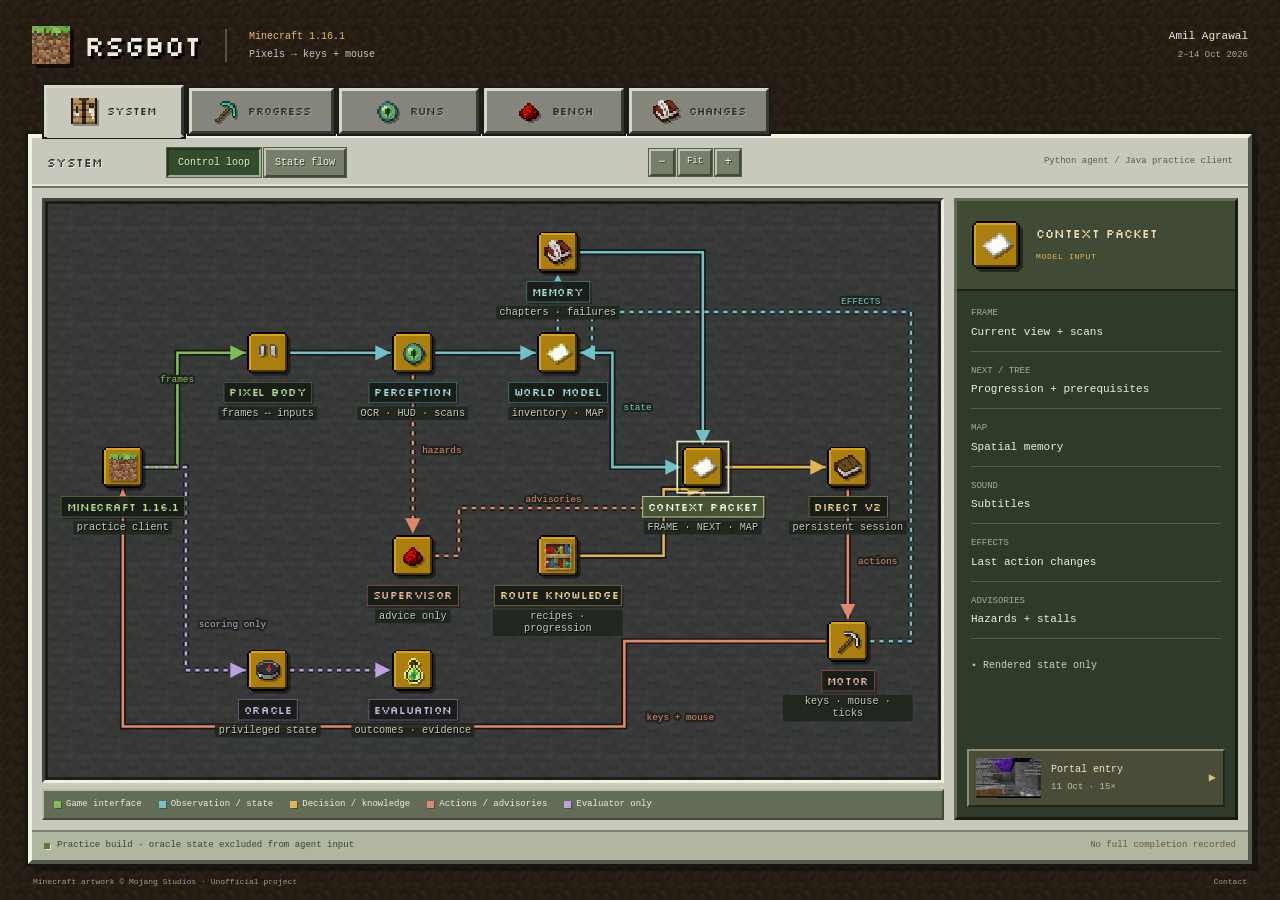
==== commit d15572b4: "Rebuild RSGbot as Minecraft advancement UI" ====
--- a/rsgbot/index.html
+++ b/rsgbot/index.html
@@ -2,89 +2,33 @@
 <html lang="en">
 <head>
 <meta charset="utf-8"><meta name="viewport" content="width=device-width,initial-scale=1">
-<title>RSGbot — Amil Agrawal</title>
-<meta name="description" content="RSGbot: a pixel-based Minecraft agent. Architecture, recordings, state representation, experiments, and practice results.">
-<meta name="theme-color" content="#f5f3ed"><link rel="stylesheet" href="style.css">
+<title>RSGbot — Amil Agrawal</title><meta name="description" content="RSGbot system maps, practice results, and recordings."><meta name="theme-color" content="#282522">
+<link rel="stylesheet" href="style.css">
 </head>
 <body>
-<div class="terrain" aria-hidden="true"><div></div></div>
-<header><a href="../">Amil Agrawal</a><span>Independent project · October 2026</span><a href="mailto:amil_agrawal@brown.edu">Contact ↗</a></header>
-<main>
-<section class="opening" id="overview">
-<div class="title-line"><img src="assets/minecraft/grass_block_side.png" alt="" class="block"><h1>RSGbot</h1><span class="version">Java 1.16.1</span></div>
-<h2 class="subtitle">A pixel-based Minecraft agent</h2>
-<p class="abstract">RSGbot uses a vision-language model to play Minecraft through rendered frames and keyboard/mouse inputs. We built a Python agent, a Java practice mod, and an evaluation harness to study long-horizon control: gathering resources, crafting tools, finding lava, and building a Nether portal in an unfamiliar world.</p>
-<p class="abstract">The current agent keeps a persistent conversation, reconciles visual observations with remembered state, and chooses basic actions. It reached stone tools in <b>3/3 practice runs</b> and built and entered its own portal from a prepared-kit start. Nether survival and a full random-seed completion remain unresolved.</p>
-</section>
-<nav class="hotbar" aria-label="Project sections">
-<a href="#recordings" class="selected"><span class="slot"><img src="assets/minecraft/ender_eye.png" alt=""></span><span>Recordings</span></a>
-<a href="#architecture"><span class="slot"><img src="assets/minecraft/crafting_table_front.png" alt=""></span><span>Architecture</span></a>
-<a href="#state"><span class="slot"><img src="assets/minecraft/map.png" alt=""></span><span>State</span></a>
-<a href="#results"><span class="slot"><img src="assets/minecraft/diamond_pickaxe.png" alt=""></span><span>Results</span></a>
-<a href="#experiments"><span class="slot"><img src="assets/minecraft/redstone.png" alt=""></span><span>Experiments</span></a>
-<a href="#development"><span class="slot"><img src="assets/minecraft/book.png" alt=""></span><span>Development</span></a>
+<div class="app">
+<header class="topbar"><a href="../" class="brand"><img src="assets/minecraft/grass_block_side.png" alt=""><h1>RSGbot</h1></a><div class="build-info"><span>Minecraft 1.16.1</span><span>Pixels → keys + mouse</span></div><div class="author"><a href="../">Amil Agrawal</a><span>2–14 Oct 2026</span></div></header>
+<nav class="tabs" aria-label="Project menus">
+<button class="menu-tab active" data-view="system" aria-pressed="true"><img src="assets/minecraft/crafting_table_front.png" alt=""><span>System</span></button>
+<button class="menu-tab" data-view="progress" aria-pressed="false"><img src="assets/minecraft/diamond_pickaxe.png" alt=""><span>Progress</span></button>
+<button class="menu-tab" data-view="runs" aria-pressed="false"><img src="assets/minecraft/ender_eye.png" alt=""><span>Runs</span></button>
+<button class="menu-tab" data-view="bench" aria-pressed="false"><img src="assets/minecraft/redstone.png" alt=""><span>Bench</span></button>
+<button class="menu-tab" data-view="log" aria-pressed="false"><img src="assets/minecraft/writable_book.png" alt=""><span>Changes</span></button>
 </nav>
-<section id="recordings" class="recordings">
-<div class="section-top"><h2>Recordings</h2><span>Practice runs · 9–13 October 2026</span></div>
-<div class="player-layout">
-<div class="player"><video id="run-video" controls playsinline preload="metadata" poster="assets/handcast-portal.jpg" aria-label="RSGbot recorded practice attempt"><source src="assets/handcast-portal.mp4" type="video/mp4"></video><div class="video-caption"><h3 id="run-title">Portal construction with basic actions</h3><span id="run-meta">11 OCT · 15× · PREPARED KIT</span><p id="run-description">The agent casts the remaining obsidian, clears the interior, lights the frame, and enters the Nether. The arrival links to an old portal on a basalt ledge; the run ends in a fall.</p></div></div>
-<aside class="recording-list" aria-label="Choose a recording">
-<button class="clip selected" data-clip="handcast" aria-pressed="true"><img src="assets/handcast-portal.jpg" alt=""><span><b>Hand-cast portal</b><small>Basic actions · 15×</small></span></button>
-<button class="clip" data-clip="stone" aria-pressed="false"><img src="assets/stone-tools.jpg" alt=""><span><b>Spawn → stone tools</b><small>379 s game time · 25×</small></span></button>
-<button class="clip" data-clip="coded" aria-pressed="false"><img src="assets/coded-portal.jpg" alt=""><span><b>Scripted portal attempt</b><small>Unfinished frame · 120×</small></span></button>
-<button class="clip" data-clip="sol" aria-pressed="false"><img src="assets/sol-cast.jpg" alt=""><span><b>Sol casting session</b><small>2.5 h continuation · 400×</small></span></button>
-<button class="clip" data-clip="nine" aria-pressed="false"><img src="assets/nine-blocks.jpg" alt=""><span><b>Nine frame blocks</b><small>Frame captures · lava death</small></span></button>
-<button class="clip" data-clip="latest" aria-pressed="false"><img src="assets/latest-run.jpg" alt=""><span><b>Latest kit attempt</b><small>Frame captures · paused</small></span></button>
-</aside></div>
-<p class="footnote">Videos are timelapses of recorded attempts; the last two are assembled from periodic frame captures. Prepared-kit runs begin with the pre-portal inventory. They do not measure end-to-end resource gathering.</p>
-</section>
-<section id="architecture">
-<div class="section-top"><h2>Architecture</h2><span>Rendered observations → model decisions → game input</span></div>
-<p>The agent and evaluator use separate interfaces. The agent receives rendered information; privileged game state is reserved for scenario setup and scoring. The practice client freezes game ticks while the model thinks, allowing game time and wall time to be measured separately.</p>
-<div class="architecture" aria-label="Four stages of the control loop">
-<article><div class="component-label"><img src="assets/minecraft/ender_eye.png" alt=""><h3>Perception</h3></div><p>Frame capture, F3 OCR, HUD and hotbar icons, inventory screens, subtitles, hazard pixels, and stitched directional scans.</p><span class="connection">Visual observations →</span></article>
-<article><div class="component-label"><img src="assets/minecraft/map.png" alt=""><h3>State + memory</h3></div><p>A fused world snapshot, inventory ledger, landmarks, spatial map, failure index, and summaries carried between chapters.</p><span class="connection">Context packet →</span></article>
-<article><div class="component-label"><img src="assets/minecraft/book.png" alt=""><h3>Decision</h3></div><p>One persistent model session per attempt. Progression knowledge, objective prerequisites, route guidance, and advisory alarms.</p><span class="connection">1–4 actions →</span></article>
-<article><div class="component-label"><img src="assets/minecraft/iron_pickaxe.png" alt=""><h3>Motor</h3></div><p>Basic actions with exact turns and tick counts: look, move, sneak, mine, use, select a hotbar slot, or click inventory.</p><span class="connection">Input → fresh frame ↺</span></article>
+<main class="window">
+<div class="window-bar"><h2 id="view-title">System</h2><div class="system-switch" aria-label="System diagram"><button class="mode active" data-map="control" aria-pressed="true">Control loop</button><button class="mode" data-map="state" aria-pressed="false">State flow</button></div><div class="map-tools"><button id="zoom-out" aria-label="Zoom out">−</button><button id="zoom-fit">Fit</button><button id="zoom-in" aria-label="Zoom in">+</button></div><span id="view-note">Python agent / Java practice client</span></div>
+<div id="diagram-view" class="diagram-layout">
+<div class="map-column"><div class="map-viewport" id="map-viewport" aria-label="System diagram"><div class="map-sizer" id="map-sizer"><div class="map-stage" id="map-stage"><svg id="connections" viewBox="0 0 1020 610" aria-hidden="true"></svg><div id="nodes"></div></div></div></div><div class="map-legend" id="map-legend"></div></div>
+<aside class="inspector" aria-label="Selected node"><div class="inspector-title"><span class="node-frame" id="detail-frame"><img id="detail-icon" src="assets/minecraft/paper.png" alt=""></span><div><h3 id="detail-title">Context packet</h3><span id="detail-kind">MODEL INPUT</span></div></div><div id="detail-content"></div><button class="run-shortcut" data-open-runs><img src="assets/handcast-portal.jpg" alt="Portal run"><span>Portal entry <small>11 Oct · 15×</small></span><b>▶</b></button></aside>
 </div>
-<div class="two-columns"><article><h3>Practice client</h3><p>A Java Fabric mod exports frames and accepts background input under a lease. The body layer maintains the input heartbeat, limits key holds, and supports operator pause. The model’s thinking time advances wall time but not game ticks.</p></article><article><h3>Persistent control</h3><p>Direct v2 keeps one conversation per attempt. Chapters close after at most 30 steps or 150k tokens, with a model-written summary for the next chapter. The lean arm removes coded navigation, gathering, and portal skills.</p></article></div>
-<figure class="observation"><img src="assets/model-view.jpg" loading="lazy" alt="Actual four-view Minecraft observation with compass directions, yaw, and pitch labels"><figcaption><b>Agent observation.</b> Four camera directions stitched into a 2 × 2 grid of 720-pixel tiles. Compass and camera labels keep the views spatially grounded. A four-view picture uses approximately 1,555 image tokens.</figcaption></figure>
-<details><summary>What the context packet contains</summary><div class="detail-body"><dl class="packet"><dt>FRAME</dt><dd>The current rendered image and labeled scans.</dd><dt>NEXT / TREE</dt><dd>The next progression milestone and its resource prerequisites.</dd><dt>MAP</dt><dd>Remembered landmarks and spatial relationships.</dd><dt>SOUND</dt><dd>Visible sound subtitles from the game.</dd><dt>EFFECTS</dt><dd>Changes observed after the previous actions.</dd><dt>ADVISORIES</dt><dd>Hazard, stall, loop, and stuck-detector messages.</dd></dl><p>The route guide contains roughly 4,300 words of version-specific instructions, including digging, lava handling, portal casting, and Nether movement. These are written instructions to the model; they do not execute a route.</p></div></details>
-</section>
-<section id="state">
-<div class="section-top"><h2>State representation</h2><span>Observations, remembered facts, and objectives</span></div>
-<p>Perception can be incomplete or stale. The world model combines observations into one snapshot per tick, tracks inventory changes, and distinguishes proposed changes from verified outcomes. Requesting a mining or crafting action does not establish that an item was acquired.</p>
-<div class="table-wrap"><table><thead><tr><th>Layer</th><th>Representation</th><th>Purpose</th></tr></thead><tbody><tr><td>Observed</td><td>F3 readout, HUD, inventory, subtitles, hazards, camera geometry</td><td>Establish what is visible in the current frame; track freshness and consistency.</td></tr><tr><td>Remembered</td><td>Landmarks, spatial map, inventory ledger, failure index, chapter summaries</td><td>Retain context across camera changes, decisions, and session chapters.</td></tr><tr><td>Planned</td><td>Progression ladder, objective tree, recipe goals, route guidance</td><td>Connect the current state to the next resource or progression requirement.</td></tr><tr><td>Measured</td><td>Evaluator-only ground truth and attempt outcomes</td><td>Score progress without putting privileged state into the agent’s observations.</td></tr></tbody></table></div>
-<p>Recorded decisions, action effects, frames, oracle traces, and videos make each attempt inspectable. Continuation segments resume a world with the model’s carry notes rather than silently restarting it.</p>
-</section>
-<section id="results">
-<div class="section-top"><h2>Results</h2><span>Recorded state through 14 October 2026</span></div>
-<div class="progression" aria-label="Observed progression milestones"><div><img src="assets/minecraft/stone_pickaxe.png" alt=""><span>Stone tools</span><b>3/3 practice runs</b></div><span class="route-arrow">→</span><div><img src="assets/minecraft/water_bucket.png" alt=""><span>Pre-portal kit</span><b>4/7 full runs</b></div><span class="route-arrow">→</span><div><img src="assets/minecraft/obsidian.png" alt=""><span>Own portal</span><b>2 observed entries*</b></div><span class="route-arrow">→</span><div class="unreached"><img src="assets/minecraft/blaze_rod.png" alt=""><span>Nether survival</span><b>Not reached</b></div><span class="route-arrow">→</span><div class="unreached"><img src="assets/minecraft/ender_pearl.png" alt=""><span>Dragon kill</span><b>Not reached</b></div></div>
-<p class="footnote">*Both own-portal entries began from prepared-kit scenarios. The milestones above combine different experiments and are not a single completed run.</p>
-<div class="table-wrap"><table class="results-table"><thead><tr><th>Task</th><th>Outcome</th><th>Starting conditions and limits</th></tr></thead><tbody>
-<tr><td>Spawn → stone tools</td><td><b>3/3 passes</b><small>276, 341, 379 s game time</small></td><td>October 9 practice runs with Direct v2’s pure arm. A small sample, not a general success-rate estimate.</td></tr>
-<tr><td>Full pre-portal kit</td><td><b>4/7 full runs</b><small>Iron pickaxe, bucket, flint and steel</small></td><td>Fastest reported flint and steel: 2,320 s wall time.</td></tr>
-<tr><td>Finished frame → Nether</td><td><b>2/2 entries</b><small>Under 50 s game time</small></td><td>Prepared, unlit frame. Measures completion and entry, not gathering or construction.</td></tr>
-<tr><td>Random spawn + kit → own portal</td><td><b>Two observed entries</b><small>One with coded skills; one with basic actions</small></td><td>Pre-portal inventory supplied. Both arrivals linked to an old portal on a basalt ledge and ended in falls.</td></tr>
-<tr><td>Nether survival / full completion</td><td><b>Not demonstrated</b></td><td>No surviving Nether arrival, pearl collection, stronghold progression, or dragon kill recorded.</td></tr>
-</tbody></table></div>
-<p class="footnote">All live results are instrumented practice runs. Tick freezing, scenario setup, and evaluator access distinguish them from an uninstrumented Random Seed Glitchless run.</p>
-</section>
-<section id="experiments">
-<div class="section-top"><h2>Experiments</h2><span>Live attempts and offline comparisons are reported separately</span></div>
-<h3>Control architecture</h3><p>The initial system used coded skills with a strategist and skill picker. Commander then generated short programs; Direct v1 made stateless per-step decisions. Across 20 early stage attempts, neither produced a stage pass. The best stone pickaxe took 915 seconds of game time.</p>
-<p>Direct v2 added persistent conversation state. Subsequent iterations added explicit progression context, made guards advisory, corrected input holds and OCR masking, and simplified the motor interface. The first 3/3 stone-tool results followed these combined changes; the live runs do not isolate any single change’s effect.</p>
-<h3>Progression context ablation</h3><p>An offline replay used 20 saved decision points where the agent wandered or repeated a failure, with 120 model calls. The NEXT block supplied the progression ladder.</p>
-<div class="table-wrap compact"><table><thead><tr><th>Replay measure</th><th>NEXT off</th><th>NEXT on</th></tr></thead><tbody><tr><td>Correct next milestone</td><td>35/40</td><td>40/40</td></tr><tr><td>Good tactic</td><td>37/80</td><td>68/80</td></tr><tr><td>Repeated failing action</td><td>17/40</td><td>2/40</td></tr><tr><td>Wandering</td><td>7/40</td><td>1/40</td></tr></tbody></table></div>
-<p class="footnote">These are replay judgments, not live completion rates.</p>
-<h3>Decision models</h3><div class="table-wrap"><table><thead><tr><th>Model</th><th>Role</th><th>Observed behavior</th></tr></thead><tbody><tr><td>Opus 5.5</td><td>Default live decider</td><td>Made every reported live pass and both portal entries. Approximately 5–8 s per decision.</td></tr><tr><td>GPT-6-Sol</td><td>Live comparison arm</td><td>Approximately 19 s per decision. Three continuation runs advanced a frame from 0 to 8/10 obsidian blocks.</td></tr><tr><td>Fable 5.1</td><td>Direct v2 comparison</td><td>Reached the full kit in live runs, but made no portal progress in the reported full and continuation runs.</td></tr><tr><td>Sonnet 5.5</td><td>Commander / Direct v1</td><td>Used in the early 0/20 stage-attempt evaluation, with Opus escalation.</td></tr></tbody></table></div>
-<h3>Learned low-level controllers</h3><p>VPT, STEVE-1 with MineCLIP, and ROCKET-3 with SAM 2 were tested offline as possible motor controllers. STEVE-1’s tree prompt aimed at logs 3–4× faster than random turning but did not find them more often. ROCKET-3 reached 16/39 targets and held attack on four in an aiming probe. None drove the reported live attempts.</p>
-</section>
-<section id="development">
-<div class="section-top"><h2>Development notes</h2><span>Failures that changed the implementation</span></div>
-<div class="notes"><article><h3>Held inputs and stale frames</h3><p>The input heartbeat initially released attack while mining a log. Bucket use and camera motion also exposed stale-frame problems. Fixes focused on maintaining input state and acquiring fresh evidence after an action.</p></article><article><h3>Guard behavior</h3><p>Some guards cancelled working actions or interpreted unreliable pixels as hazards. In the pure experimental arm, alarms enter the next observation packet as advice rather than overriding the model’s decision.</p></article><article><h3>Portal construction</h3><p>The scripted portal skill improved in simulation but failed on unfamiliar live layouts. Stance, reach, bucket rays, and water flow made the skill brittle. The basic-action arm completed and lit a frame using a written route guide.</p></article><article><h3>Arrival conditions</h3><p>Both successful portal entries linked to an old Nether portal on a basalt ledge. Subsequent setup changes unlit that portal. Surviving a fresh arrival remains unverified.</p></article><article><h3>Latency</h3><p>Attempts took roughly 200–800 decisions. Tick freezing separates reasoning latency from game time, but 5–19 seconds per decision still makes long runs expensive in wall time.</p></article><article><h3>Next work</h3><p>Improve lava search and portal arrival reliability, evaluate independent seeds, and extend grounded memory through Nether resources, stronghold search, and the End. These stages have not been demonstrated.</p></article></div>
-</section>
+<div id="runs-view" class="view-panel" hidden><div class="runs-layout"><div class="video-area"><video id="run-video" controls playsinline preload="metadata" poster="assets/handcast-portal.jpg" aria-label="Recorded practice attempt"><source src="assets/handcast-portal.mp4" type="video/mp4"></video><div class="run-data" id="run-data"></div></div><div class="run-list" id="run-list" aria-label="Recordings"></div></div></div>
+<div id="bench-view" class="view-panel" hidden><div class="bench-grid"><article class="inventory-panel"><div class="panel-caption"><img src="assets/minecraft/map.png" alt=""><span>NEXT context</span><small>20 saved points · 120 calls · offline replay</small></div><table><thead><tr><th>Judgment</th><th>Off</th><th>On</th></tr></thead><tbody><tr><td>Next milestone</td><td>35/40</td><td class="good">40/40</td></tr><tr><td>Good tactic</td><td>37/80</td><td class="good">68/80</td></tr><tr><td>Repeated failure</td><td>17/40</td><td class="good">2/40</td></tr><tr><td>Wandering</td><td>7/40</td><td class="good">1/40</td></tr></tbody></table><div class="pixel-chart" aria-label="Good tactic rate"><div><span>NEXT off</span><i style="--fill:46.25%;--bar:#a77a42"></i><b>37/80</b></div><div><span>NEXT on</span><i style="--fill:85%;--bar:#7bbd4c"></i><b>68/80</b></div></div></article>
+<article class="inventory-panel"><div class="panel-caption"><img src="assets/minecraft/book.png" alt=""><span>Deciders</span><small>Live runs</small></div><table><thead><tr><th>Model</th><th>Result</th><th>s/step</th></tr></thead><tbody><tr><td>Opus 5.5</td><td>All passes + both portal entries</td><td>5–8</td></tr><tr><td>GPT-6-Sol</td><td>0 → 8/10 frame blocks; 3 continuations</td><td>~19</td></tr><tr><td>Fable 5.1</td><td>Full kit; no portal progress</td><td>—</td></tr><tr><td>Sonnet 5.5</td><td>Early Commander / Direct v1; 0/20 stage passes*</td><td>—</td></tr></tbody></table><div class="panel-foot">*With Opus escalation. Builds and starting states differ.</div></article>
+<article class="inventory-panel"><div class="panel-caption"><img src="assets/minecraft/iron_pickaxe.png" alt=""><span>Motor policies</span><small>Offline only</small></div><table><thead><tr><th>Controller</th><th>Probe</th><th>Result</th></tr></thead><tbody><tr><td>VPT</td><td>Baseline + recurrent replay</td><td>Evaluated; no live deployment</td></tr><tr><td>STEVE-1 + MineCLIP</td><td>“Chop a tree”</td><td>Aimed at logs 3–4× faster than random; found them no more often</td></tr><tr><td>ROCKET-3 + SAM 2</td><td>Aiming</td><td>16/39 targets reached; 4 held attacks</td></tr></tbody></table></article>
+<article class="inventory-panel"><div class="panel-caption"><img src="assets/minecraft/clock_00.png" alt=""><span>Run cost</span></div><div class="cost-grid"><div><b>200–800</b><span>decisions / attempt</span></div><div><b>30</b><span>steps / chapter limit</span></div><div><b>150k</b><span>tokens / chapter limit</span></div><div><b>~1,555</b><span>image tokens / 4-view scan</span></div></div><div class="panel-foot">Game ticks freeze during inference. Wall time continues.</div></article></div></div>
+<div id="log-view" class="view-panel" hidden><div class="change-list" id="change-list"></div></div>
+<div class="window-status"><span class="status-square"></span><span id="status-text">Practice build · oracle state excluded from agent input</span><span class="status-right">No full completion recorded</span></div>
 </main>
-<footer><div><a href="../">Amil Agrawal</a><a href="mailto:amil_agrawal@brown.edu">amil_agrawal@brown.edu</a><span>Project notes · 2–14 October 2026</span></div><p>Unofficial Minecraft research project. Minecraft textures and item artwork © Mojang Studios. Not affiliated with Mojang or Microsoft.</p></footer>
-<script src="site.js"></script>
+<footer><span>Minecraft artwork © Mojang Studios · Unofficial project</span><a href="mailto:amil_agrawal@brown.edu">Contact</a></footer>
+</div><script src="site.js"></script>
 </body></html>
--- a/rsgbot/style.css
+++ b/rsgbot/style.css
@@ -1,7 +1,9 @@
 @font-face{font-family:Silkscreen;src:url('assets/fonts/Silkscreen-Regular.ttf') format('truetype');font-display:swap}
-:root{--paper:#f5f3ed;--ink:#252a25;--muted:#62665f;--line:#d3d3c8;--green:#426138;--sans:ui-sans-serif,system-ui,-apple-system,BlinkMacSystemFont,'Segoe UI',sans-serif;--serif:Georgia,'Times New Roman',serif;--pixel:Silkscreen,monospace}
-*{box-sizing:border-box}html{scroll-behavior:smooth;scroll-padding-top:24px}body{margin:0;background:var(--paper);color:var(--ink);font:14px/1.7 var(--sans)}a{color:inherit;text-underline-offset:4px}button,a,summary,video{outline-offset:5px}:focus-visible{outline:2px solid var(--green)}p{margin:0 0 18px}img{max-width:100%}.terrain{height:18px;background:url('assets/minecraft/dirt.png') repeat;background-size:32px;image-rendering:pixelated;border-bottom:1px solid #4c3b28}.terrain>div{height:6px;background:#628644;box-shadow:0 3px 0 #456335}
-header,main,footer{max-width:1140px;padding-left:50px;padding-right:50px;margin:auto}header{height:66px;display:flex;align-items:center;justify-content:space-between;gap:20px;border-bottom:1px solid var(--line);font-size:11px}header>a:first-child{font-weight:600;text-decoration:none}header>span{color:var(--muted)}header>a:last-child{font-size:11px;text-decoration:none}.opening{padding:36px 0 22px;border:0}.title-line{display:flex;align-items:center;gap:16px}.block{width:38px;height:38px;image-rendering:pixelated;box-shadow:3px 3px 0 #b8b6a9}h1{font:40px/1.25 var(--pixel);letter-spacing:-2px;margin:0;color:#303c29}.version{margin-left:auto;font:10px var(--pixel);color:var(--muted)}.subtitle{font:24px/1.4 var(--serif);margin:14px 0 18px;letter-spacing:0}.abstract{max-width:910px;font-size:13px;line-height:1.85;margin-bottom:12px}.abstract b{font-weight:600}.hotbar{display:flex;justify-content:center;gap:0;margin:3px 0 32px;padding:14px 12px 12px;background:#e8e7df;border:1px solid #b7b9ad;box-shadow:inset 2px 2px 0 #fffef9,inset -2px -2px 0 #d0d1c7}.hotbar a{display:flex;flex:1;align-items:center;flex-direction:column;gap:8px;text-decoration:none;font-size:10px;color:#62665f;position:relative}.slot{display:grid;place-items:center;width:48px;height:48px;border:2px solid;border-color:#82857d #fffef7 #fffef7 #82857d;background:#b8b9b0;box-shadow:inset 2px 2px 0 #a7aaa0}.slot img{width:32px;height:32px;image-rendering:pixelated;filter:drop-shadow(2px 2px #0003)}.hotbar a:hover .slot,.hotbar a.selected .slot{outline:2px solid #516946;outline-offset:2px}.hotbar a.selected{color:#354f2c}.hotbar a:hover{color:var(--ink)}section{padding:36px 0;border-top:1px solid var(--line)}.recordings{border-top:0;padding-top:0}.section-top{display:flex;align-items:baseline;justify-content:space-between;gap:30px;margin-bottom:22px}.section-top h2{font:25px/1.25 var(--serif);margin:0;letter-spacing:-.5px}.section-top>span{font-size:10px;color:var(--muted);text-align:right}h3{font-size:13px;line-height:1.5;font-weight:650;margin:24px 0 10px}section>p{max-width:950px;font-size:13px;color:#454c43;line-height:1.85}.player-layout{display:grid;grid-template-columns:minmax(0,1fr) 224px;gap:20px}.player{min-width:0}video{display:block;width:100%;aspect-ratio:16/9;object-fit:contain;background:#151912;border:1px solid #4a5145;box-shadow:0 2px 0 #b5b8ab}.video-caption{padding-top:13px}.video-caption h3{font-size:13px;margin:0 0 4px;font-weight:650}.video-caption>span{font:8px var(--pixel);color:var(--green)}.video-caption p{font-size:11px;line-height:1.8;color:var(--muted);margin:10px 0 0}.recording-list{display:flex;flex-direction:column;gap:7px}.clip{display:flex;align-items:center;gap:10px;width:100%;border:1px solid transparent;padding:6px;background:transparent;text-align:left;cursor:pointer;color:var(--ink);font-family:var(--sans);line-height:1.4}.clip>img{width:72px;height:43px;object-fit:cover;flex-shrink:0;filter:saturate(.75)}.clip span{min-width:0}.clip b{font-size:10px;font-weight:600;display:block}.clip small{font-size:9px;color:var(--muted);display:block;margin-top:5px}.clip.selected{border-color:#9ca68f;background:#e7eadf;box-shadow:inset 2px 0 var(--green)}.clip:hover{background:#ebece3}.footnote,section>p.footnote{font-size:10px;line-height:1.75;color:var(--muted);margin:16px 0 0}.architecture{display:grid;grid-template-columns:repeat(4,1fr);margin:26px 0 32px;border:1px solid #bbbfb0;background:#eeeee5}.architecture article{position:relative;padding:18px 16px 15px;border-right:1px solid #c8ccbf;display:flex;flex-direction:column}.architecture article:last-child{border-right:0}.component-label{display:flex;align-items:center;gap:8px}.component-label img{image-rendering:pixelated;width:24px;height:24px}.component-label h3{font-size:11px;margin:0;font-weight:650}.architecture p{font-size:10px;line-height:1.8;margin:15px 0 17px;color:#50584a}.connection{font:8px var(--pixel);line-height:1.5;color:#5d6b4d;margin-top:auto}.two-columns{display:grid;grid-template-columns:1fr 1fr;gap:35px}.two-columns h3{margin-top:0}.two-columns p{font-size:12px;line-height:1.85;color:#50564c}.observation{margin:23px 0;display:grid;grid-template-columns:minmax(0,1.5fr) 1fr;gap:26px;align-items:end}.observation img{display:block;width:100%;height:auto;border:1px solid #94998c}.observation figcaption{font-size:11px;line-height:1.8;color:var(--muted);max-width:290px}.observation figcaption b{font-weight:600;color:var(--ink)}details{border-top:1px solid var(--line);border-bottom:1px solid var(--line);margin-top:26px}summary{cursor:pointer;padding:14px 0;font-size:11px;list-style:none;display:flex;justify-content:space-between}summary:after{content:'+';font-family:var(--pixel);color:var(--green)}details[open] summary:after{content:'−'}summary::-webkit-details-marker{display:none}.detail-body{padding:0 0 15px;font-size:12px}.detail-body>p{margin:20px 0 0;color:var(--muted);font-size:11px}.packet{display:grid;grid-template-columns:135px 1fr;gap:9px 18px;margin:5px 0 0}.packet dt{font:10px/1.8 var(--pixel);color:var(--green)}.packet dd{margin:0;font-size:11px;color:var(--muted)}.table-wrap{overflow-x:auto;margin:24px 0}.table-wrap:last-child{margin-bottom:0}table{width:100%;border-collapse:collapse;font-size:11px;text-align:left}th{font-weight:600;font-size:10px;color:var(--muted);border-top:1px solid #757f6b;border-bottom:1px solid #a7afa0;padding:10px 13px}td{padding:13px;border-bottom:1px solid #d8dacf;vertical-align:top;color:#535b4d}td:first-child{color:#2d3828;font-weight:550;width:23%}td:nth-child(2){width:33%}td b{font-weight:600;color:#31472a}td small{display:block;font-size:9px;margin-top:4px;color:var(--muted)}.results-table td:nth-child(2){width:28%}.results-table td:first-child{width:25%}.progression{display:grid;grid-template-columns:1fr 20px 1fr 20px 1fr 20px 1fr 20px 1fr;gap:5px;align-items:center;padding:22px 16px;background:#eceee3;border:1px solid #c2c8b7}.progression>div{display:flex;align-items:center;flex-direction:column;text-align:center;gap:8px}.progression img{width:32px;height:32px;image-rendering:pixelated}.progression span{font-size:10px}.progression b{font-size:9px;color:var(--green);font-weight:500}.progression .route-arrow{color:#8b977e;font-size:17px}.progression .unreached img{filter:grayscale(1);opacity:.5}.progression .unreached b{color:#777c70}.compact{max-width:630px}.compact td:nth-child(2),.compact td:nth-child(3){width:25%;font-variant-numeric:tabular-nums}.compact td:first-child{width:50%}.notes{display:grid;grid-template-columns:1fr 1fr;gap:23px 40px}.notes article{padding-top:16px;border-top:1px dotted #c3c7b9}.notes h3{margin:0 0 8px;font-size:12px}.notes p{font-size:11px;line-height:1.9;color:#596052;margin:0}footer{padding-top:25px;padding-bottom:30px;border-top:1px solid var(--line);font-size:10px;color:var(--muted)}footer>div{display:flex;gap:25px;justify-content:space-between;align-items:center}footer p{font-size:9px;margin:20px 0 0}footer a{text-decoration:none}footer a:hover{text-decoration:underline}
-@media(max-width:900px){header,main,footer{padding-left:28px;padding-right:28px}.player-layout{grid-template-columns:minmax(0,1fr) 190px;gap:15px}.clip>img{width:55px;height:36px}.clip{padding:5px;gap:8px}.clip small{font-size:8px}.clip b{font-size:9px}.architecture article{padding:14px 11px}.component-label{gap:5px}.component-label h3{font-size:10px}.architecture p{font-size:10px}.section-top>span{max-width:250px}.observation{grid-template-columns:1.6fr 1fr}}
-@media(max-width:640px){html{scroll-padding-top:15px}body{font-size:13px}header,main,footer{padding-left:18px;padding-right:18px}header{height:56px;font-size:10px}header>span{font-size:9px;max-width:130px;text-align:center}header>a:last-child{font-size:10px}.opening{padding:27px 0 18px}h1{font-size:32px;letter-spacing:-2px}.title-line{gap:12px}.block{width:30px;height:30px}.version{font-size:8px;max-width:55px;text-align:right}.subtitle{font-size:21px;margin:14px 0}.abstract{font-size:12px;line-height:1.9}.hotbar{padding:12px 6px;gap:0;margin-bottom:27px}.hotbar a{font-size:7px;gap:8px}.slot{width:37px;height:37px}.slot img{width:25px;height:25px}.hotbar a:hover .slot,.hotbar a.selected .slot{outline-offset:1px}.section-top{display:block;margin-bottom:17px}.section-top h2{font-size:24px}.section-top>span{display:block;max-width:100%;text-align:left;font-size:9px;margin-top:7px}.player-layout{display:block}.recording-list{display:grid;grid-template-columns:repeat(3,1fr);gap:5px;margin-top:20px}.clip{display:block;padding:5px}.clip>img{width:100%;height:auto;aspect-ratio:16/9}.clip b{font-size:8px;margin-top:7px}.clip small{font-size:7px;margin-top:4px}.clip.selected{box-shadow:inset 0 -2px var(--green)}.video-caption p{font-size:10px}.video-caption h3{font-size:12px}section{padding:28px 0}section>p{font-size:12px;line-height:1.9}.architecture{grid-template-columns:1fr 1fr;margin:23px 0}.architecture article{padding:16px 13px}.architecture article:nth-child(2){border-right:0}.architecture article:nth-child(-n+2){border-bottom:1px solid #c8ccbf}.component-label h3{font-size:10px}.architecture p{font-size:10px}.two-columns{grid-template-columns:1fr;gap:5px}.two-columns p{font-size:11px}.observation{display:block}.observation figcaption{max-width:none;font-size:10px;margin-top:12px}.table-wrap{margin:20px 0}table{min-width:580px}.compact table{min-width:350px}th{padding:9px}td{padding:11px 9px}.progression{grid-template-columns:1fr 1fr 1fr;gap:20px 7px;padding:18px 8px}.progression .route-arrow{display:none}.progression>div:nth-last-child(-n+3){grid-row:2}.progression span{font-size:9px}.progression b{font-size:8px}.progression img{width:28px;height:28px}.notes{grid-template-columns:1fr;gap:20px}.packet{grid-template-columns:85px 1fr;gap:9px 10px}.packet dt{font-size:8px}.packet dd{font-size:10px}footer>div{flex-wrap:wrap;gap:13px}footer p{font-size:8px}}
-@media(prefers-reduced-motion:reduce){html{scroll-behavior:auto}}
+:root{--pixel:Silkscreen,monospace;--body:ui-monospace,SFMono-Regular,Consolas,'Liberation Mono',monospace;--gold:#e6bf65;--green:#91c96a;--ink:#24251f}
+*{box-sizing:border-box}body{margin:0;background:#24201c url('assets/minecraft/dirt.png') repeat;background-size:48px;color:#ecebdc;font:12px/1.5 var(--body)}body:before{content:'';position:fixed;inset:0;background:#100e0acf;z-index:-1}button,a,video{outline-offset:4px}button{font:inherit;cursor:pointer}a{color:inherit;text-decoration:none}a:hover{text-decoration:underline}:focus-visible{outline:2px solid #f4df8a}[hidden]{display:none!important}.app{max-width:1600px;margin:0 auto;padding:18px 28px 12px;min-height:100dvh;display:flex;flex-direction:column}.topbar{height:64px;display:flex;align-items:center;gap:24px;padding:0 4px 10px}.brand{display:flex;gap:14px;align-items:center}.brand:hover{text-decoration:none}.brand img{width:38px;height:38px;image-rendering:pixelated;box-shadow:4px 4px #0008}.brand h1{font:28px var(--pixel);text-shadow:3px 3px #000;margin:0;letter-spacing:-1px}.build-info{display:flex;flex-direction:column;gap:3px;font-size:10px;color:#c8c8ae;padding-left:22px;border-left:2px solid #59513d}.build-info span:first-child{color:#e6bf65}.author{margin-left:auto;display:flex;flex-direction:column;align-items:end;gap:4px;font-size:11px}.author span{font-size:9px;color:#aaa895}.tabs{display:flex;gap:5px;padding:0 16px;z-index:2;height:52px;align-items:end}.menu-tab{height:46px;min-width:140px;padding:8px 20px;display:flex;align-items:center;justify-content:center;gap:10px;background:#85857b;border:3px solid;border-color:#d7d7c8 #353830 #353830 #d7d7c8;box-shadow:0 0 0 2px #191b16;color:#292c24;font:11px var(--pixel);position:relative;text-shadow:1px 1px #fff4}.menu-tab img{width:26px;height:26px;image-rendering:pixelated;filter:drop-shadow(2px 2px #0005)}.menu-tab:hover{background:#b6b7a8}.menu-tab.active{height:52px;background:#c8c9bc;border-bottom-color:#c8c9bc;transform:translateY(3px)}.menu-tab.active:after{content:'';position:absolute;bottom:-4px;left:0;right:0;height:7px;background:#c8c9bc}.window{background:#c8c9bc;color:var(--ink);border:4px solid;border-color:#f3f2df #54594b #54594b #f3f2df;box-shadow:0 0 0 3px #141712,6px 7px #0005;display:flex;flex-direction:column;min-height:620px;height:calc(100dvh - 170px)}.window-bar{height:50px;min-height:50px;display:flex;align-items:center;gap:18px;padding:8px 15px;border-bottom:2px solid #6d7461;box-shadow:inset 0 -2px #e4e5d5}.window-bar h2{font:12px var(--pixel);margin:0;min-width:102px;color:#30382b;text-shadow:1px 1px #fff8}.window-bar #view-note{margin-left:auto;font-size:9px;color:#56604c;text-align:right}.system-switch{display:flex;gap:3px}.mode,.map-tools button,.mc-button{background:#777e6b;color:#f2f2e2;border:2px solid;border-color:#bfc5b1 #424b38 #424b38 #bfc5b1;box-shadow:0 0 0 1px #536049;font-size:10px;padding:5px 9px;text-shadow:1px 1px #303528}.mode:hover,.mc-button:hover,.map-tools button:hover{background:#949f7e}.mode.active{background:#334c2d;border-color:#25361f #9db38c #9db38c #25361f;color:#d6f1b5}.map-tools{display:flex;gap:3px;margin-left:auto}.map-tools button{padding:2px 7px;min-width:26px;height:27px;font-size:12px}.map-tools button:nth-child(2){font-size:9px;min-width:32px}.diagram-layout{display:grid;grid-template-columns:minmax(0,1fr) 284px;gap:10px;padding:10px;min-height:0;flex:1}.map-column{display:flex;flex-direction:column;min-width:0;min-height:0}.map-viewport{flex:1;min-height:0;overflow:auto;position:relative;background:linear-gradient(#181b19b0,#181b19b0),url('assets/minecraft/stone.png');background-size:auto,48px;border:3px solid;border-color:#43483c #f0f0dc #f0f0dc #43483c;box-shadow:inset 0 0 0 3px #181d16;scrollbar-color:#898e77 #30372c;scrollbar-width:thin;display:flex;align-items:flex-start;justify-content:flex-start}.map-viewport.nether-map{background-image:linear-gradient(#211c24b5,#211c24b5),url('assets/minecraft/netherrack.png');background-size:auto,64px}.map-sizer{position:relative;flex-shrink:0;margin:auto;min-width:0}.map-stage{width:1020px;height:610px;position:absolute;top:0;left:0;transform-origin:0 0}#connections{position:absolute;width:1020px;height:610px;inset:0;overflow:visible;pointer-events:none}#connections text{font:11px var(--body);paint-order:stroke;stroke:#20241e;stroke-width:5px;stroke-linejoin:round}.achievement{position:absolute;width:152px;height:99px;border:0;padding:0;display:flex;align-items:center;flex-direction:column;background:none;color:#f4f3df}.achievement .node-frame{flex-shrink:0}.node-frame{display:grid;place-items:center;width:52px;height:52px;background-image:url('assets/minecraft/widgets.png');background-position:0 -256px;background-size:512px 512px;image-rendering:pixelated;filter:drop-shadow(3px 3px #0007);position:relative}.node-frame img{width:32px;height:32px;image-rendering:pixelated;object-fit:contain;filter:drop-shadow(2px 2px #0005)}.node-name{font:13px/1.3 var(--pixel);margin-top:8px;background:#171c15eb;border:1px solid #566547;padding:3px 6px;max-width:150px;white-space:nowrap;box-shadow:2px 2px #0005}.node-sub{font-size:12px;line-height:1.2;margin-top:4px;color:#c6cbbd;text-shadow:1px 1px #000;background:#20261ce6;padding:1px 4px}.achievement.cyan .node-name{border-color:#437b7d;color:#a2e2e2}.achievement.yellow .node-name{border-color:#877144;color:#eed48b}.achievement.red .node-name{border-color:#8c5746;color:#eeb6a0}.achievement.purple .node-name{border-color:#7c5c93;color:#d6b7ed}.achievement.green .node-name{color:#b6df8b}.achievement.locked .node-frame{background-position:0 -308px}.achievement.locked .node-frame img{filter:grayscale(1);opacity:.6}.achievement.locked .node-name{color:#a9ada5;border-color:#5c6258}.achievement.locked .node-sub{color:#a4a99e}.achievement:hover .node-frame,.achievement.selected .node-frame{outline:2px solid #e7e7b9;outline-offset:3px}.achievement.selected .node-name{background:#435437;color:#fffbe0;border-color:#e4d899}.achievement:focus-visible{outline:none}.achievement:focus-visible .node-frame{outline:3px solid #fff}.map-legend{display:flex;gap:17px;flex-wrap:wrap;font-size:9px;background:#626c56;color:#eeefdf;min-height:31px;align-items:center;padding:7px 10px;border:2px solid;border-color:#b5bea3 #414c35 #414c35 #b5bea3;margin-top:6px}.map-legend>span{display:flex;align-items:center;gap:5px}.map-legend i{width:7px;height:7px;box-shadow:1px 1px #2226}.inspector{background:#303a2a;color:#e7e9d8;border:3px solid;border-color:#626e54 #151d10 #151d10 #626e54;display:flex;flex-direction:column;min-height:0;overflow:auto;scrollbar-color:#7f8c6c #273021;scrollbar-width:thin}.inspector-title{padding:15px 13px;display:flex;gap:14px;align-items:center;background:#414a35;border-bottom:2px solid #182010;min-height:90px}.inspector-title .node-frame{width:52px;flex-shrink:0}.inspector h3{font:12px/1.5 var(--pixel);color:#f0ddb1;margin:0 0 4px}.inspector-title #detail-kind{font-size:8px;letter-spacing:.7px}#detail-content{padding:16px 14px;flex:1}.spec-list{margin:0;display:grid;grid-template-columns:1fr;gap:0}.spec-list dt{font-size:9px;color:#a1ae8e;margin:0 0 3px}.spec-list dd{font-size:11px;line-height:1.55;color:#edf0de;margin:0 0 13px;padding-bottom:10px;border-bottom:1px solid #536047}.node-notes{margin:0;padding:0;list-style:none;font-size:10px;color:#c7d4b6}.node-notes li{margin:6px 0;padding-left:12px;position:relative}.node-notes li:before{content:'▪';position:absolute;left:0;color:#9fc77c}.detail-image{width:100%;height:auto;display:block;margin-top:12px;border:2px solid #141e0e}.image-caption{font-size:9px;color:#a8b396;margin-top:5px}.detail-watch{width:100%;margin-top:12px}.run-shortcut{display:flex;align-items:center;gap:10px;margin:0 10px 10px;padding:7px;background:#4a4c38;color:#eee5c7;border:2px solid;border-color:#8b8d6f #20251b #20251b #8b8d6f;text-align:left}.run-shortcut img{width:65px;height:40px;object-fit:cover}.run-shortcut span{font-size:10px}.run-shortcut small{display:block;font-size:9px;color:#babea2;margin-top:4px}.run-shortcut>b{margin-left:auto;color:#d7bf75}.window-status{display:flex;align-items:center;gap:7px;min-height:30px;padding:6px 12px;font-size:9px;border-top:2px solid #7f866f;background:#b0b69f;color:#39442e}.status-square{width:6px;height:6px;background:#587c38;box-shadow:1px 1px #e2e9cb}.status-right{margin-left:auto;color:#695842;font-size:9px}.view-panel{flex:1;min-height:0;overflow:auto;padding:12px;background:linear-gradient(#222d1de3,#222d1de3),url('assets/minecraft/oak_planks.png');background-size:auto,64px;scrollbar-width:thin;scrollbar-color:#a3ac8d #27311f}.runs-layout{display:grid;grid-template-columns:minmax(0,1fr) 265px;gap:15px;height:100%;min-height:0}.video-area{min-width:0;min-height:0;display:flex;flex-direction:column;justify-content:flex-start}video{width:100%;max-height:calc(100% - 160px);min-height:210px;aspect-ratio:16/9;background:#0c100a;display:block;object-fit:contain;border:3px solid;border-color:#1b2514 #879270 #879270 #1b2514}.run-data{margin-top:10px;color:#e4e9d7;border:2px solid #596849;background:#344229}.run-name{font:11px var(--pixel);padding:10px 12px;background:#4e5d3e;color:#f1dfac;display:flex;justify-content:space-between;gap:15px;align-items:center}.run-name>span{font:9px var(--body);color:#c5d3b1}.run-spec{margin:0;padding:10px 12px;display:grid;grid-template-columns:68px 1fr;gap:5px;font-size:10px}.run-spec dt{color:#99b27b}.run-spec dd{margin:0}.run-list{display:flex;flex-direction:column;gap:9px;overflow:auto}.run-item{background:#777c68;color:#1e2816;border:3px solid;border-color:#cbd2b9 #404b32 #404b32 #cbd2b9;display:flex;align-items:center;text-align:left;padding:7px;gap:10px;min-height:68px}.run-item img{width:85px;height:49px;object-fit:cover;border:1px solid #232d1c}.run-item b{font-size:10px;font-weight:500;display:block}.run-item small{display:block;font-size:9px;margin-top:6px;color:#39462a}.run-item.active{background:#b3bf8d;border-color:#e3ebc6 #637447 #637447 #e3ebc6}.run-item.active b{color:#273a16}.run-item:hover{background:#a5ae8d}.bench-grid{display:grid;grid-template-columns:1fr 1fr;gap:14px;align-items:start}.inventory-panel{background:#d2d4c0;color:#303929;border:3px solid;border-color:#f0f1de #66704e #66704e #f0f1de;padding:0 12px 12px}.panel-caption{display:flex;align-items:center;gap:9px;min-height:49px;border-bottom:2px solid #a9b192;margin-bottom:4px}.panel-caption img{image-rendering:pixelated;width:26px;height:26px}.panel-caption>span{font:11px var(--pixel)}.panel-caption small{margin-left:auto;font-size:8px;color:#66734e;text-align:right;max-width:155px}table{width:100%;border-collapse:collapse;font-size:10px;text-align:left}th{font-weight:400;font-size:9px;color:#6d795a;padding:9px 6px;border-bottom:1px solid #9da98a}td{padding:9px 6px;border-bottom:1px solid #b5bea3;vertical-align:top}td:first-child{color:#435c2f}td.good{color:#3b6b23;font-weight:700}.pixel-chart{margin:18px 6px 4px;display:flex;flex-direction:column;gap:8px}.pixel-chart>div{display:flex;align-items:center;gap:9px;font-size:9px}.pixel-chart span{width:68px}.pixel-chart b{font-weight:400;font-size:9px;width:40px}.pixel-chart i{height:10px;flex:1;position:relative;border:1px solid #5c6749;background:#8c977a;box-shadow:inset 1px 1px #48543b}.pixel-chart i:after{content:'';display:block;width:var(--fill);height:100%;background:repeating-linear-gradient(to right,var(--bar) 0,var(--bar) 6px,#0002 6px,#0002 7px);box-shadow:inset 0 2px #fff3}.panel-foot{font-size:8px;color:#63724d;padding-top:12px}.cost-grid{display:grid;grid-template-columns:1fr 1fr;gap:20px 15px;padding:18px 6px 8px}.cost-grid>div{display:flex;flex-direction:column;gap:6px}.cost-grid b{font:18px var(--pixel);color:#526b32}.cost-grid span{font-size:9px;color:#687655}.change-list{max-width:1150px;margin:0 auto}.change{display:grid;grid-template-columns:75px 38px 1fr;gap:17px;align-items:center;padding:15px 14px;border:2px solid;border-color:#667656 #26351b #26351b #667656;background:#3b4b31;color:#dae2cc;margin-bottom:8px}.change:nth-child(2n){background:#435439}.change time{font:9px var(--pixel);color:#d6c58b}.change img{width:30px;height:30px;image-rendering:pixelated}.change b{font-size:11px;color:#edf0dd;font-weight:500}.change p{font-size:10px;color:#bfcfb0;margin:6px 0 0;line-height:1.7}footer{display:flex;justify-content:space-between;font-size:8px;color:#9e9b86;padding:12px 5px 0;gap:20px}
+@media(min-height:900px){.window{min-height:720px}}
+@media(max-width:1100px){.app{padding:14px 18px 10px}.menu-tab{min-width:120px;padding:8px 13px}.diagram-layout{grid-template-columns:minmax(0,1fr) 250px;gap:8px}.window-bar{gap:10px;padding:8px 12px}.window-bar h2{min-width:80px}.window-bar #view-note{display:none}.map-legend{gap:10px;font-size:8px;padding:6px 8px}.inspector-title{padding:12px 10px;gap:9px}.inspector h3{font-size:11px}.runs-layout{grid-template-columns:minmax(0,1fr) 225px}.run-item img{width:65px;height:42px}.run-name{font-size:10px}.panel-caption small{max-width:110px}.panel-caption>span{font-size:10px}.bench-grid{gap:10px}.cost-grid b{font-size:15px}}
+@media(max-width:760px){.app{padding:10px 9px}.topbar{height:69px;gap:10px;align-items:flex-start;padding:5px 3px 10px}.brand{gap:9px}.brand h1{font-size:22px}.brand img{width:30px;height:30px}.build-info{border:0;padding:0;position:absolute;top:52px;left:13px;flex-direction:row;gap:10px;font-size:8px}.author{font-size:9px;gap:3px;padding-top:1px}.author span{font-size:8px}.tabs{height:47px;padding:0 6px;gap:3px}.menu-tab{height:41px;min-width:0;flex:1;padding:5px 3px;flex-direction:column;gap:2px;font-size:7px;border-width:2px}.menu-tab img{width:20px;height:20px}.menu-tab.active{height:47px}.window{height:auto;min-height:calc(100dvh - 160px);border-width:3px}.window-bar{height:43px;min-height:43px;gap:7px;padding:6px 9px}.window-bar h2{min-width:60px;font-size:10px}.mode{font-size:8px;padding:4px 6px}.map-tools{gap:2px}.map-tools button{height:24px;padding:1px 4px;min-width:20px}.map-tools button:nth-child(2){font-size:8px;min-width:26px}.diagram-layout{grid-template-columns:1fr;padding:7px;gap:9px}.map-column{height:420px}.map-viewport{min-height:0}.map-legend{gap:7px 12px;min-height:40px;justify-content:center;font-size:8px}.inspector{max-height:none;display:grid;grid-template-columns:1fr}.inspector-title{min-height:75px;padding:9px 12px}.inspector h3{font-size:12px}#detail-content{padding:13px}.spec-list{grid-template-columns:85px 1fr;gap:8px}.spec-list dt{font-size:9px;margin:0;padding:5px 0;border-bottom:1px solid #536047}.spec-list dd{font-size:10px;margin:0;padding:5px 0}.node-notes{font-size:9px;margin-top:10px}.run-shortcut{margin-top:0}.detail-image{max-height:300px;object-fit:contain}.window-status{font-size:8px;min-height:36px;line-height:1.5}.status-right{display:none}.view-panel{overflow:visible;padding:8px}.runs-layout{grid-template-columns:1fr;gap:12px}.run-list{display:grid;grid-template-columns:1fr 1fr;gap:7px}.run-item{min-height:64px;padding:5px;gap:7px}.run-item img{width:55px;height:38px}.run-item b{font-size:8px}.run-item small{font-size:8px;margin-top:4px}.run-name{display:block;font-size:10px}.run-name>span{display:block;margin-top:7px;font-size:8px}.run-spec{font-size:9px;grid-template-columns:57px 1fr;padding:9px}.video-area video{min-height:0;max-height:none}.bench-grid{grid-template-columns:1fr}.panel-caption>span{font-size:10px}.panel-caption small{max-width:none;font-size:7px}.inventory-panel{padding:0 9px 10px}.cost-grid b{font-size:17px}.change{grid-template-columns:54px 27px 1fr;gap:9px;padding:11px 9px}.change time{font-size:7px}.change img{width:25px;height:25px}.change b{font-size:10px}.change p{font-size:9px}.panel-foot{font-size:8px}footer{font-size:7px;padding-top:10px}.map-sizer{margin:10px}}
+@media(prefers-reduced-motion:reduce){*{scroll-behavior:auto!important}}
+
+.map-viewport{cursor:grab}.map-viewport.dragging{cursor:grabbing;user-select:none}.achievement{cursor:pointer}
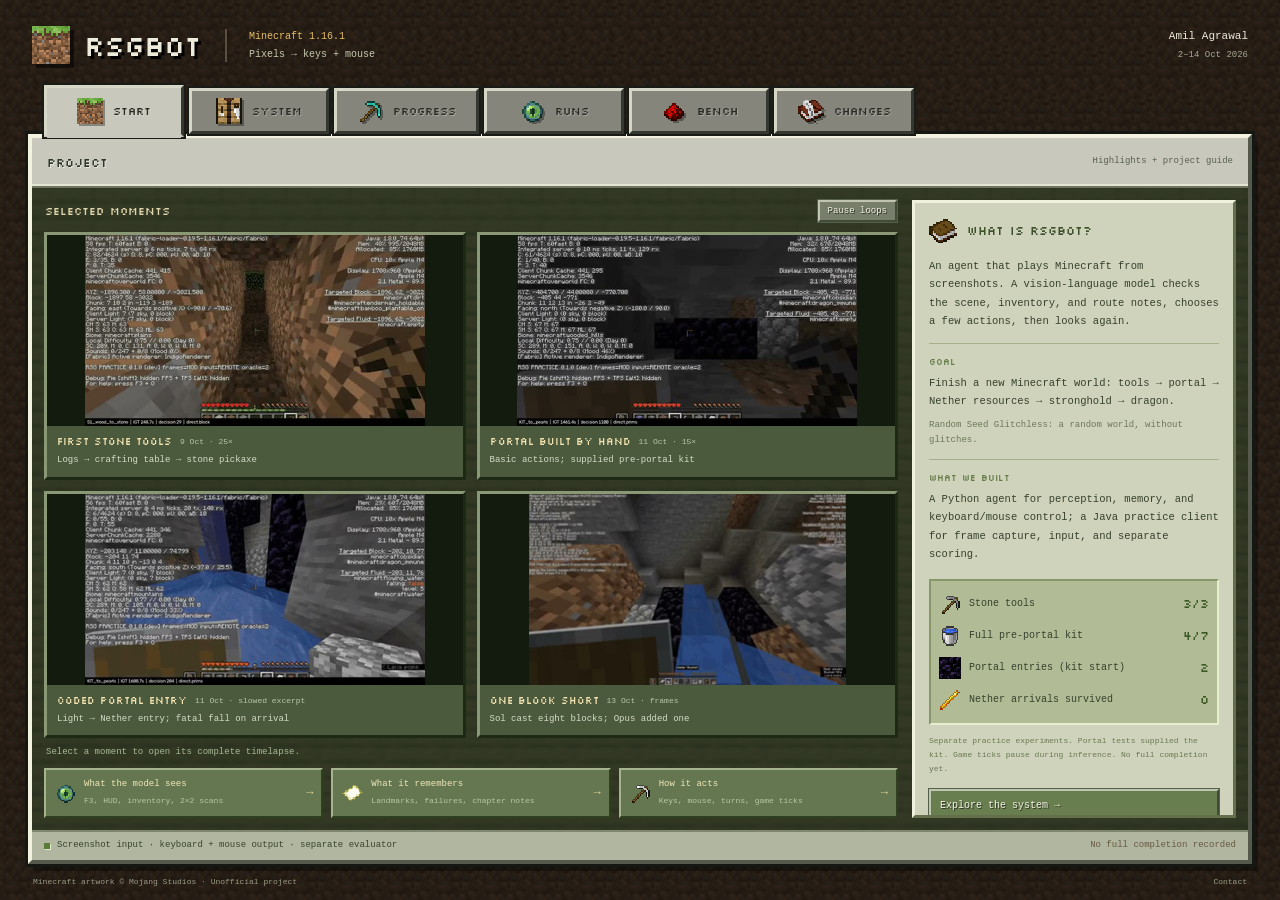
==== commit ed1bb73d: "Add project guide, looping highlights, and linked recording archive" ====
--- a/rsgbot/index.html
+++ b/rsgbot/index.html
@@ -9,6 +9,7 @@
 <div class="app">
 <header class="topbar"><a href="../" class="brand"><img src="assets/minecraft/grass_block_side.png" alt=""><h1>RSGbot</h1></a><div class="build-info"><span>Minecraft 1.16.1</span><span>Pixels → keys + mouse</span></div><div class="author"><a href="../">Amil Agrawal</a><span>2–14 Oct 2026</span></div></header>
 <nav class="tabs" aria-label="Project menus">
+<button class="menu-tab" data-view="overview" aria-pressed="false"><img src="assets/minecraft/grass_block_side.png" alt=""><span>Start</span></button>
 <button class="menu-tab active" data-view="system" aria-pressed="true"><img src="assets/minecraft/crafting_table_front.png" alt=""><span>System</span></button>
 <button class="menu-tab" data-view="progress" aria-pressed="false"><img src="assets/minecraft/diamond_pickaxe.png" alt=""><span>Progress</span></button>
 <button class="menu-tab" data-view="runs" aria-pressed="false"><img src="assets/minecraft/ender_eye.png" alt=""><span>Runs</span></button>
@@ -17,13 +18,32 @@
 </nav>
 <main class="window">
 <div class="window-bar"><h2 id="view-title">System</h2><div class="system-switch" aria-label="System diagram"><button class="mode active" data-map="control" aria-pressed="true">Control loop</button><button class="mode" data-map="state" aria-pressed="false">State flow</button></div><div class="map-tools"><button id="zoom-out" aria-label="Zoom out">−</button><button id="zoom-fit">Fit</button><button id="zoom-in" aria-label="Zoom in">+</button></div><span id="view-note">Python agent / Java practice client</span></div>
+<div id="overview-view" class="view-panel" hidden>
+<div class="overview-layout">
+<div class="highlights-panel"><div class="highlights-bar"><span>Selected moments</span><button id="toggle-highlights" class="mc-button">Pause loops</button></div>
+<div class="highlights-grid">
+<button class="highlight" data-highlight="stone"><video autoplay muted loop playsinline preload="metadata" poster="assets/highlights/stone-tools.jpg" aria-label="Stone-tool crafting highlight"><source src="assets/highlights/stone-tools.mp4" type="video/mp4"></video><span><b>First stone tools</b><small>9 Oct · 25×</small></span><p>Logs → crafting table → stone pickaxe</p></button>
+<button class="highlight" data-highlight="handcast"><video autoplay muted loop playsinline preload="metadata" poster="assets/highlights/handcast-portal.jpg" aria-label="Hand-built portal highlight"><source src="assets/highlights/handcast-portal.mp4" type="video/mp4"></video><span><b>Portal built by hand</b><small>11 Oct · 15×</small></span><p>Basic actions; supplied pre-portal kit</p></button>
+<button class="highlight" data-highlight="codedentry"><video autoplay muted loop playsinline preload="metadata" poster="assets/highlights/coded-entry.jpg" aria-label="Coded portal entry highlight"><source src="assets/highlights/coded-entry.mp4" type="video/mp4"></video><span><b>Coded portal entry</b><small>11 Oct · slowed excerpt</small></span><p>Light → Nether entry; fatal fall on arrival</p></button>
+<button class="highlight" data-highlight="nine"><video autoplay muted loop playsinline preload="metadata" poster="assets/highlights/nine-blocks.jpg" aria-label="Nine-block portal frame highlight"><source src="assets/highlights/nine-blocks.mp4" type="video/mp4"></video><span><b>One block short</b><small>13 Oct · frames</small></span><p>Sol cast eight blocks; Opus added one</p></button>
+</div><div class="highlights-foot">Select a moment to open its complete timelapse.</div><div class="overview-links"><button data-system-node="perception"><img src="assets/minecraft/ender_eye.png" alt=""><span><b>What the model sees</b><small>F3, HUD, inventory, 2×2 scans</small></span><i>→</i></button><button data-system-node="memory"><img src="assets/minecraft/map.png" alt=""><span><b>What it remembers</b><small>Landmarks, failures, chapter notes</small></span><i>→</i></button><button data-system-node="motor"><img src="assets/minecraft/iron_pickaxe.png" alt=""><span><b>How it acts</b><small>Keys, mouse, turns, game ticks</small></span><i>→</i></button></div></div>
+<aside class="project-guide"><div class="guide-title"><img src="assets/minecraft/book.png" alt=""><h3>What is RSGbot?</h3></div><p>An agent that plays Minecraft from screenshots. A vision-language model checks the scene, inventory, and route notes, chooses a few actions, then looks again.</p>
+<div class="guide-block"><span class="guide-label">Goal</span><p>Finish a new Minecraft world: tools → portal → Nether resources → stronghold → dragon.</p><small>Random Seed Glitchless: a random world, without glitches.</small></div>
+<div class="guide-block"><span class="guide-label">What we built</span><p>A Python agent for perception, memory, and keyboard/mouse control; a Java practice client for frame capture, input, and separate scoring.</p></div>
+<div class="guide-results"><div><img src="assets/minecraft/stone_pickaxe.png" alt=""><span>Stone tools</span><b>3/3</b></div><div><img src="assets/minecraft/water_bucket.png" alt=""><span>Full pre-portal kit</span><b>4/7</b></div><div><img src="assets/minecraft/obsidian.png" alt=""><span>Portal entries (kit start)</span><b>2</b></div><div><img src="assets/minecraft/blaze_rod.png" alt=""><span>Nether arrivals survived</span><b>0</b></div></div>
+<p class="guide-scope">Separate practice experiments. Portal tests supplied the kit. Game ticks pause during inference. No full completion yet.</p>
+<div class="guide-actions"><button class="mc-button" data-overview-action="system">Explore the system →</button><button class="mc-button" data-overview-action="progress">See progression →</button><button class="mc-button" data-overview-action="runs">Browse 12 recordings →</button></div>
+</aside>
+</div>
+</div>
+
 <div id="diagram-view" class="diagram-layout">
 <div class="map-column"><div class="map-viewport" id="map-viewport" aria-label="System diagram"><div class="map-sizer" id="map-sizer"><div class="map-stage" id="map-stage"><svg id="connections" viewBox="0 0 1020 610" aria-hidden="true"></svg><div id="nodes"></div></div></div></div><div class="map-legend" id="map-legend"></div></div>
 <aside class="inspector" aria-label="Selected node"><div class="inspector-title"><span class="node-frame" id="detail-frame"><img id="detail-icon" src="assets/minecraft/paper.png" alt=""></span><div><h3 id="detail-title">Context packet</h3><span id="detail-kind">MODEL INPUT</span></div></div><div id="detail-content"></div><button class="run-shortcut" data-open-runs><img src="assets/handcast-portal.jpg" alt="Portal run"><span>Portal entry <small>11 Oct · 15×</small></span><b>▶</b></button></aside>
 </div>
 <div id="runs-view" class="view-panel" hidden><div class="runs-layout"><div class="video-area"><video id="run-video" controls playsinline preload="metadata" poster="assets/handcast-portal.jpg" aria-label="Recorded practice attempt"><source src="assets/handcast-portal.mp4" type="video/mp4"></video><div class="run-data" id="run-data"></div></div><div class="run-list" id="run-list" aria-label="Recordings"></div></div></div>
 <div id="bench-view" class="view-panel" hidden><div class="bench-grid"><article class="inventory-panel"><div class="panel-caption"><img src="assets/minecraft/map.png" alt=""><span>NEXT context</span><small>20 saved points · 120 calls · offline replay</small></div><table><thead><tr><th>Judgment</th><th>Off</th><th>On</th></tr></thead><tbody><tr><td>Next milestone</td><td>35/40</td><td class="good">40/40</td></tr><tr><td>Good tactic</td><td>37/80</td><td class="good">68/80</td></tr><tr><td>Repeated failure</td><td>17/40</td><td class="good">2/40</td></tr><tr><td>Wandering</td><td>7/40</td><td class="good">1/40</td></tr></tbody></table><div class="pixel-chart" aria-label="Good tactic rate"><div><span>NEXT off</span><i style="--fill:46.25%;--bar:#a77a42"></i><b>37/80</b></div><div><span>NEXT on</span><i style="--fill:85%;--bar:#7bbd4c"></i><b>68/80</b></div></div></article>
-<article class="inventory-panel"><div class="panel-caption"><img src="assets/minecraft/book.png" alt=""><span>Deciders</span><small>Live runs</small></div><table><thead><tr><th>Model</th><th>Result</th><th>s/step</th></tr></thead><tbody><tr><td>Opus 5.5</td><td>All passes + both portal entries</td><td>5–8</td></tr><tr><td>GPT-6-Sol</td><td>0 → 8/10 frame blocks; 3 continuations</td><td>~19</td></tr><tr><td>Fable 5.1</td><td>Full kit; no portal progress</td><td>—</td></tr><tr><td>Sonnet 5.5</td><td>Early Commander / Direct v1; 0/20 stage passes*</td><td>—</td></tr></tbody></table><div class="panel-foot">*With Opus escalation. Builds and starting states differ.</div></article>
+<article class="inventory-panel"><div class="panel-caption"><img src="assets/minecraft/book.png" alt=""><span>Decision models</span><small>Live runs</small></div><table><thead><tr><th>Model</th><th>Result</th><th>s/step</th></tr></thead><tbody><tr><td>Opus 5.5</td><td>All passes + both portal entries</td><td>5–8</td></tr><tr><td>GPT-6-Sol</td><td>0 → 8/10 frame blocks; 3 continuations</td><td>~19</td></tr><tr><td>Fable 5.1</td><td>Full kit; no portal progress</td><td>—</td></tr><tr><td>Sonnet 5.5</td><td>Early Commander / Direct v1; 0/20 stage passes*</td><td>—</td></tr></tbody></table><div class="panel-foot">*With Opus escalation. Builds and starting states differ.</div></article>
 <article class="inventory-panel"><div class="panel-caption"><img src="assets/minecraft/iron_pickaxe.png" alt=""><span>Motor policies</span><small>Offline only</small></div><table><thead><tr><th>Controller</th><th>Probe</th><th>Result</th></tr></thead><tbody><tr><td>VPT</td><td>Baseline + recurrent replay</td><td>Evaluated; no live deployment</td></tr><tr><td>STEVE-1 + MineCLIP</td><td>“Chop a tree”</td><td>Aimed at logs 3–4× faster than random; found them no more often</td></tr><tr><td>ROCKET-3 + SAM 2</td><td>Aiming</td><td>16/39 targets reached; 4 held attacks</td></tr></tbody></table></article>
 <article class="inventory-panel"><div class="panel-caption"><img src="assets/minecraft/clock_00.png" alt=""><span>Run cost</span></div><div class="cost-grid"><div><b>200–800</b><span>decisions / attempt</span></div><div><b>30</b><span>steps / chapter limit</span></div><div><b>150k</b><span>tokens / chapter limit</span></div><div><b>~1,555</b><span>image tokens / 4-view scan</span></div></div><div class="panel-foot">Game ticks freeze during inference. Wall time continues.</div></article></div></div>
 <div id="log-view" class="view-panel" hidden><div class="change-list" id="change-list"></div></div>
--- a/rsgbot/style.css
+++ b/rsgbot/style.css
@@ -7,3 +7,7 @@
 @media(prefers-reduced-motion:reduce){*{scroll-behavior:auto!important}}
 
 .map-viewport{cursor:grab}.map-viewport.dragging{cursor:grabbing;user-select:none}.achievement{cursor:pointer}
+.overview-layout{display:grid;grid-template-columns:minmax(0,1fr) 324px;gap:14px;align-items:start}.highlights-panel{min-width:0}.highlights-bar{display:flex;align-items:center;justify-content:space-between;gap:15px;padding:0 1px 10px;color:#e0d4aa;font:11px var(--pixel)}.highlights-bar .mc-button{font:9px var(--body);padding:4px 8px}.highlights-grid{display:grid;grid-template-columns:1fr 1fr;gap:11px}.highlight{padding:0;text-align:left;background:#4b593d;color:#f0edda;border:3px solid;border-color:#8a9876 #1d2914 #1d2914 #8a9876;min-width:0;overflow:hidden}.highlight:hover{border-color:#d9d6a1 #53683d #53683d #d9d6a1;background:#586b44}.highlight video{display:block;width:100%;height:clamp(130px,20dvh,175px);min-height:0;max-height:none;aspect-ratio:16/9;object-fit:contain;pointer-events:none;border:0;box-shadow:none;background:#131b0e}.highlight>span{display:flex;align-items:center;justify-content:space-between;gap:8px;padding:8px 10px 4px}.highlight b{font:10px var(--pixel);line-height:1.5;color:#f1e2af}.highlight small{font:8px var(--body);color:#b8c8a6;white-space:nowrap}.highlight p{font:9px/1.6 var(--body);margin:0;padding:0 10px 9px;color:#d5dec8}.highlights-foot{font-size:9px;color:#a7b895;padding:8px 2px 0}.project-guide{background:#d0d3bb;color:#35402c;border:3px solid;border-color:#f0f1dc #64704c #64704c #f0f1dc;padding:14px}.guide-title{display:flex;align-items:center;gap:10px;margin-bottom:12px}.guide-title img{width:28px;height:28px;image-rendering:pixelated}.guide-title h3{font:12px/1.4 var(--pixel);margin:0;color:#3d512c}.project-guide>p,.guide-block p{font-size:11px;line-height:1.85;margin:0 0 12px}.guide-block{border-top:1px solid #a6b18b;padding-top:12px;margin-top:12px}.guide-label{display:block;font:9px var(--pixel);color:#637c46;margin-bottom:7px}.guide-block small{display:block;font-size:9px;line-height:1.6;color:#697957;margin-top:-4px}.guide-results{border:2px solid;border-color:#87976a #e7edcf #e7edcf #87976a;background:#b1bc96;padding:7px 8px;margin-top:15px}.guide-results>div{display:flex;align-items:center;gap:8px;padding:5px 0;font-size:10px}.guide-results img{width:22px;height:22px;image-rendering:pixelated}.guide-results b{margin-left:auto;font:12px var(--pixel);color:#3a5923}.project-guide>p.guide-scope{font-size:8px;line-height:1.8;color:#687954;margin:9px 0 12px}.guide-actions{display:grid;gap:7px}.guide-actions .mc-button{text-align:left;background:#687e4e;font-size:10px;padding:7px 9px}.overview-links{display:grid;grid-template-columns:repeat(3,1fr);gap:12px;margin-top:13px}.overview-links button{display:flex;align-items:center;gap:12px;padding:10px;background:#657750;color:#e3e9d4;border:2px solid;border-color:#a5b48e #2e401f #2e401f #a5b48e;text-align:left}.overview-links button:hover{background:#788f5e}.overview-links img{width:26px;height:26px;image-rendering:pixelated}.overview-links b{display:block;font-size:10px;font-weight:500;color:#f0e7ba}.overview-links small{display:block;font-size:9px;color:#b7c8a4;margin-top:4px}.overview-links i{margin-left:auto;font-style:normal;color:#e4d38f}.node-explanation{font-size:11px;line-height:1.85;color:#c8d6b7;margin:0 0 17px;padding-bottom:13px;border-bottom:1px solid #58684a}.node-recordings{margin-top:20px}.evidence-label{font:9px var(--pixel);color:#cbb97c;display:block;margin-bottom:10px}.evidence-link{width:100%;display:flex;gap:8px;align-items:center;padding:6px;margin-bottom:7px;text-align:left;color:#d6dfc5;background:#455637;border:1px solid #71845a}.evidence-link:hover{background:#5a7047}.evidence-link>img{width:52px;height:35px;object-fit:cover}.evidence-link b{display:block;font-size:9px;font-weight:500}.evidence-link small{display:block;font-size:8px;color:#9fb487;margin-top:4px}.evidence-link i{font-style:normal;font-size:9px;margin-left:auto;color:#d5bf77}.run-group{flex-shrink:0;background:#314226;border:1px solid #536b40}.run-group summary{display:flex;gap:8px;align-items:center;padding:10px 8px;cursor:pointer;color:#d9dfbd;background:#475d35;list-style:none;font-size:10px}.run-group summary:before{content:'▸';color:#d2be79}.run-group[open] summary:before{content:'▾'}.run-group summary::-webkit-details-marker{display:none}.run-group summary small{font-size:8px;color:#a4ba8b;margin-left:auto;white-space:nowrap}.run-leaves{margin:5px 5px 5px 16px;padding-left:10px;border-left:2px solid #7f9461;display:flex;flex-direction:column;gap:6px}.run-leaves .run-item{position:relative;min-height:60px;padding:5px;gap:7px;border-width:2px}.run-leaves .run-item:before{content:'';position:absolute;left:-12px;top:50%;height:2px;width:10px;background:#7f9461}.run-leaves .run-item img{width:67px;height:42px}.run-leaves .run-item b{font-size:9px}.run-leaves .run-item small{font-size:8px}.run-explanation{font-size:10px;line-height:1.8;margin:0;padding:2px 12px 12px;color:#c3d2b0}.runs-layout video{max-height:calc(100% - 225px);min-height:190px}.runs-layout .run-data{flex-shrink:0}
+@media(max-width:1100px){.overview-layout{grid-template-columns:minmax(0,1fr) 280px;gap:11px}.highlight>span{display:block}.highlight small{display:block;margin-top:4px}.highlight video{height:155px}.project-guide{padding:12px}.project-guide>p,.guide-block p{font-size:10px}.guide-title h3{font-size:11px}.overview-links button{padding:8px;gap:8px}.overview-links b{font-size:9px}.overview-links small{font-size:8px}.run-leaves{margin-left:10px;padding-left:7px}.run-leaves .run-item img{width:52px;height:36px}.run-leaves .run-item:before{left:-9px;width:7px}}
+@media(max-width:760px){.overview-layout{grid-template-columns:1fr}.project-guide{grid-row:1;padding:13px}.guide-title{margin-bottom:8px}.project-guide>p,.guide-block p{font-size:11px}.guide-block{margin-top:10px;padding-top:10px}.guide-results{display:grid;grid-template-columns:1fr 1fr;gap:3px 16px}.guide-results>div{font-size:9px}.guide-results b{font-size:11px}.guide-actions{grid-template-columns:1fr 1fr}.guide-actions button:last-child{grid-column:1/-1}.highlights-bar{padding-top:5px;font-size:10px}.highlight video{height:auto;aspect-ratio:4/3}.highlight b{font-size:8px}.highlight small{font-size:7px}.highlight p{font-size:8px;line-height:1.6;padding:0 7px 7px}.highlight>span{padding:7px 7px 4px}.highlights-grid{gap:8px}.overview-links{grid-template-columns:1fr;gap:8px}.overview-links small{font-size:9px}.node-explanation{font-size:11px}.run-list{display:flex}.run-group summary{font-size:10px}.run-leaves .run-item{min-height:58px}.run-leaves .run-item img{width:70px;height:42px}.run-leaves .run-item b{font-size:10px}.run-leaves .run-item small{font-size:9px}.runs-layout video{max-height:none;min-height:0}.run-explanation{font-size:10px}.evidence-link>img{width:65px;height:40px}.evidence-link b{font-size:10px}}
+@media(min-width:761px){#overview-view{overflow:hidden}.overview-layout{height:100%;min-height:0;align-items:stretch}.highlights-panel{display:flex;flex-direction:column;min-height:0}.highlights-grid{flex:1;min-height:0;grid-template-rows:1fr 1fr}.highlight{display:flex;flex-direction:column;min-height:0}.highlight video{flex:1;height:auto;min-height:0}.highlight>span,.highlight>p{flex-shrink:0}.project-guide{max-height:100%;overflow:auto;scrollbar-width:thin;scrollbar-color:#8d9f70 #c4cdb0}.overview-links{flex-shrink:0;gap:8px;margin-top:8px}.overview-links button{padding:8px;gap:8px}.overview-links img{width:22px;height:22px}.overview-links b{font-size:9px}.overview-links small{font-size:8px;line-height:1.6}.project-guide>p,.guide-block p{font-size:10.5px;line-height:1.75}}
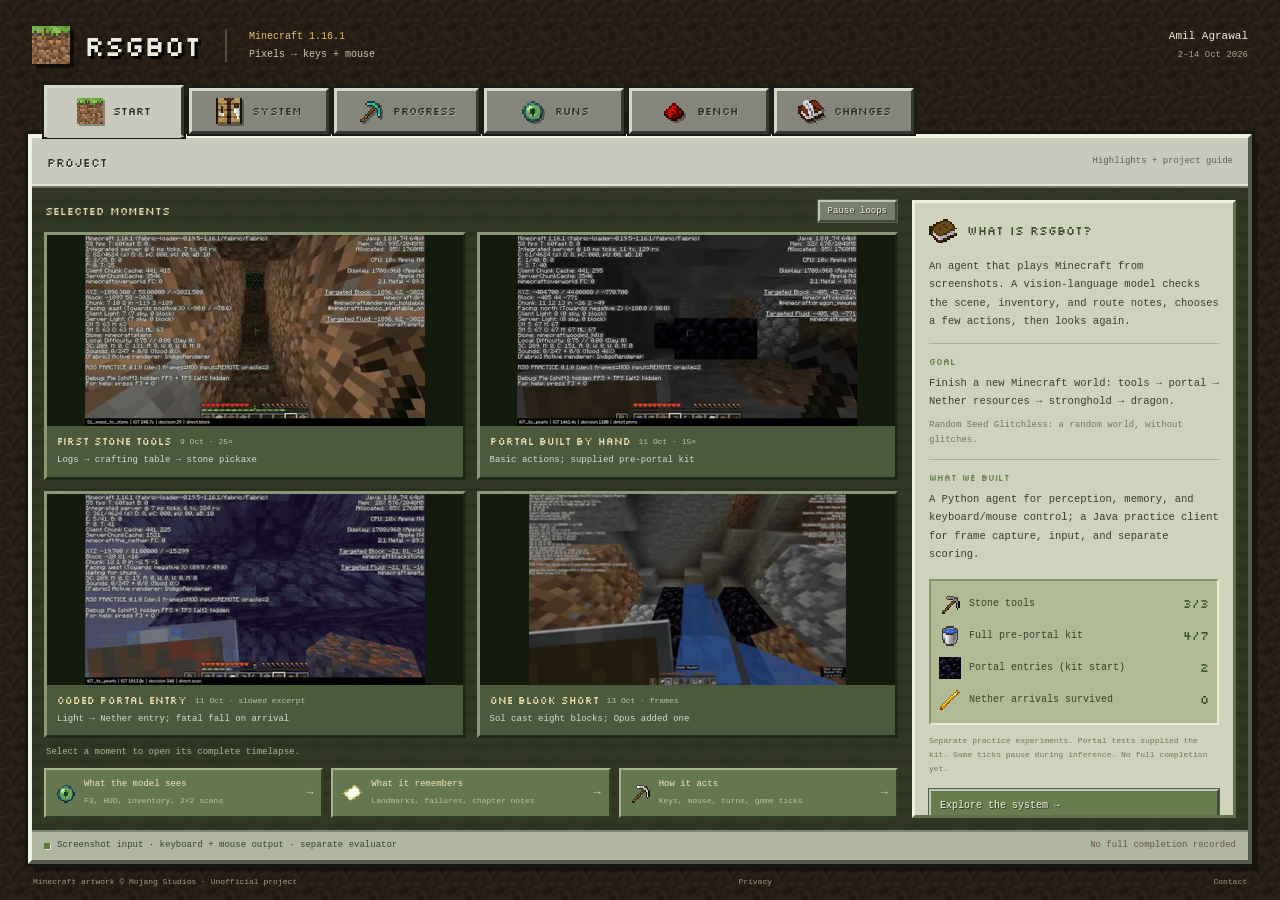
==== commit 145bc9a3: "Add privacy-conscious Umami portfolio analytics" ====
--- a/rsgbot/index.html
+++ b/rsgbot/index.html
@@ -4,6 +4,7 @@
 <meta charset="utf-8"><meta name="viewport" content="width=device-width,initial-scale=1">
 <title>RSGbot — Amil Agrawal</title><meta name="description" content="RSGbot system maps, practice results, and recordings."><meta name="theme-color" content="#282522">
 <link rel="stylesheet" href="style.css">
+<script type="module" src="../analytics.js?v=1"></script>
 </head>
 <body>
 <div class="app">
@@ -49,6 +50,6 @@
 <div id="log-view" class="view-panel" hidden><div class="change-list" id="change-list"></div></div>
 <div class="window-status"><span class="status-square"></span><span id="status-text">Practice build · oracle state excluded from agent input</span><span class="status-right">No full completion recorded</span></div>
 </main>
-<footer><span>Minecraft artwork © Mojang Studios · Unofficial project</span><a href="mailto:amil_agrawal@brown.edu">Contact</a></footer>
+<footer><span>Minecraft artwork © Mojang Studios · Unofficial project</span><a href="../privacy.html">Privacy</a><a href="mailto:amil_agrawal@brown.edu">Contact</a></footer>
 </div><script src="site.js"></script>
 </body></html>
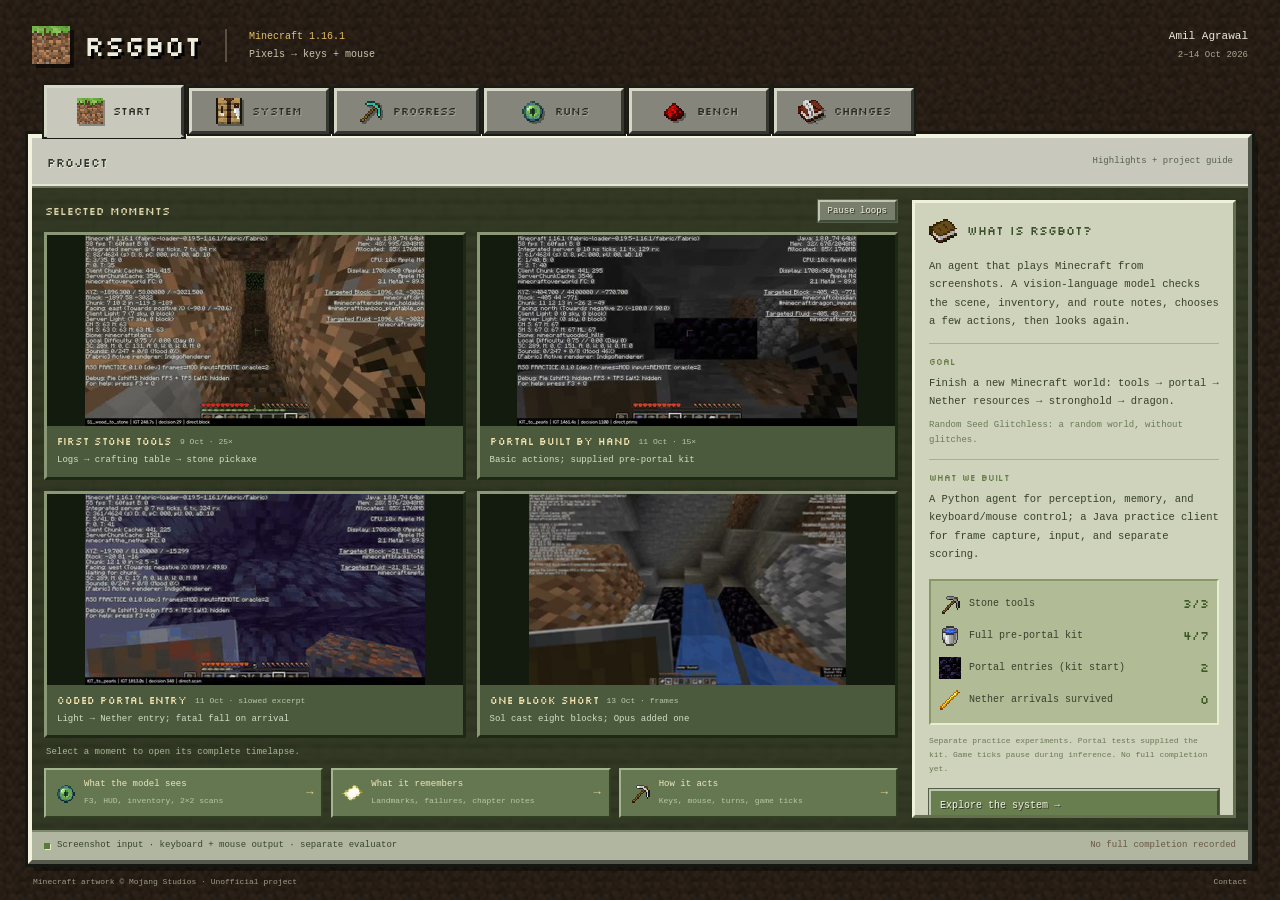
==== commit ea84d1b3: "Remove privacy link from portfolio footers" ====
--- a/rsgbot/index.html
+++ b/rsgbot/index.html
@@ -50,6 +50,6 @@
 <div id="log-view" class="view-panel" hidden><div class="change-list" id="change-list"></div></div>
 <div class="window-status"><span class="status-square"></span><span id="status-text">Practice build · oracle state excluded from agent input</span><span class="status-right">No full completion recorded</span></div>
 </main>
-<footer><span>Minecraft artwork © Mojang Studios · Unofficial project</span><a href="../privacy.html">Privacy</a><a href="mailto:amil_agrawal@brown.edu">Contact</a></footer>
+<footer><span>Minecraft artwork © Mojang Studios · Unofficial project</span><a href="mailto:amil_agrawal@brown.edu">Contact</a></footer>
 </div><script src="site.js"></script>
 </body></html>
